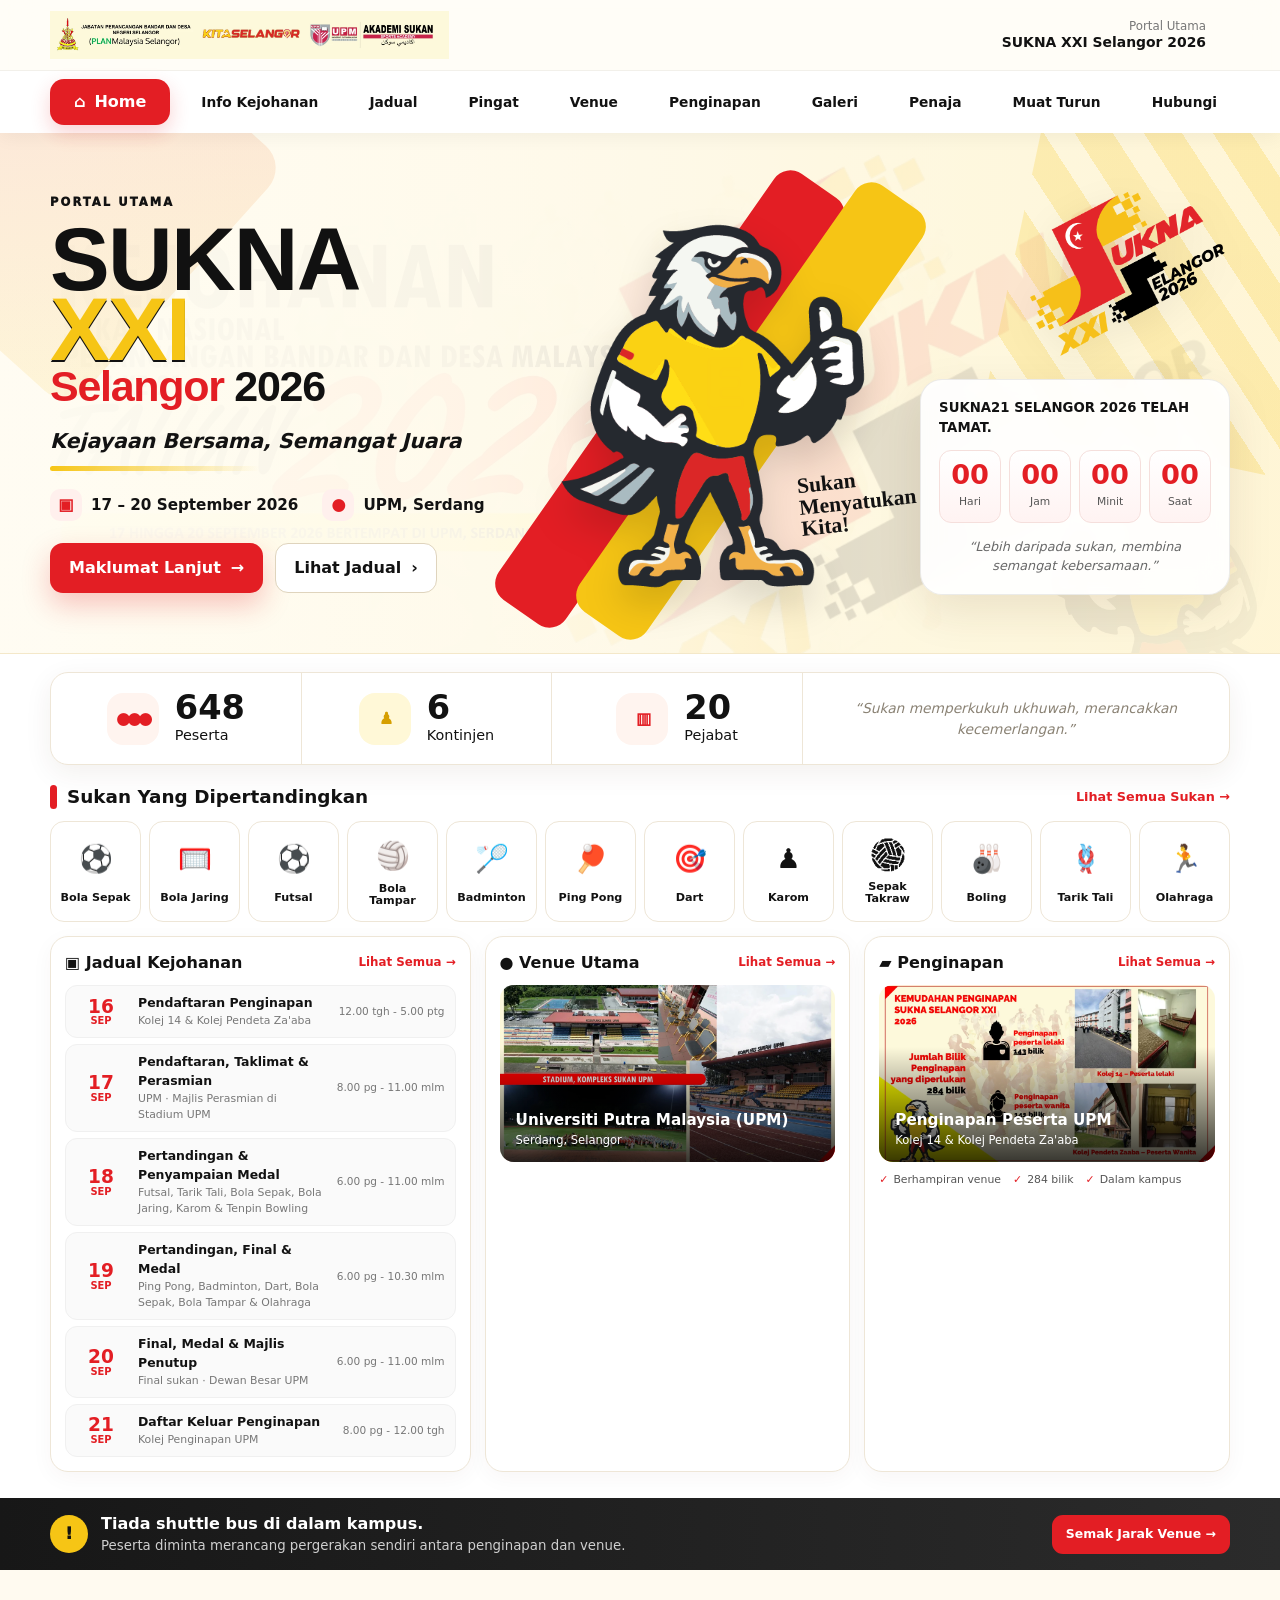
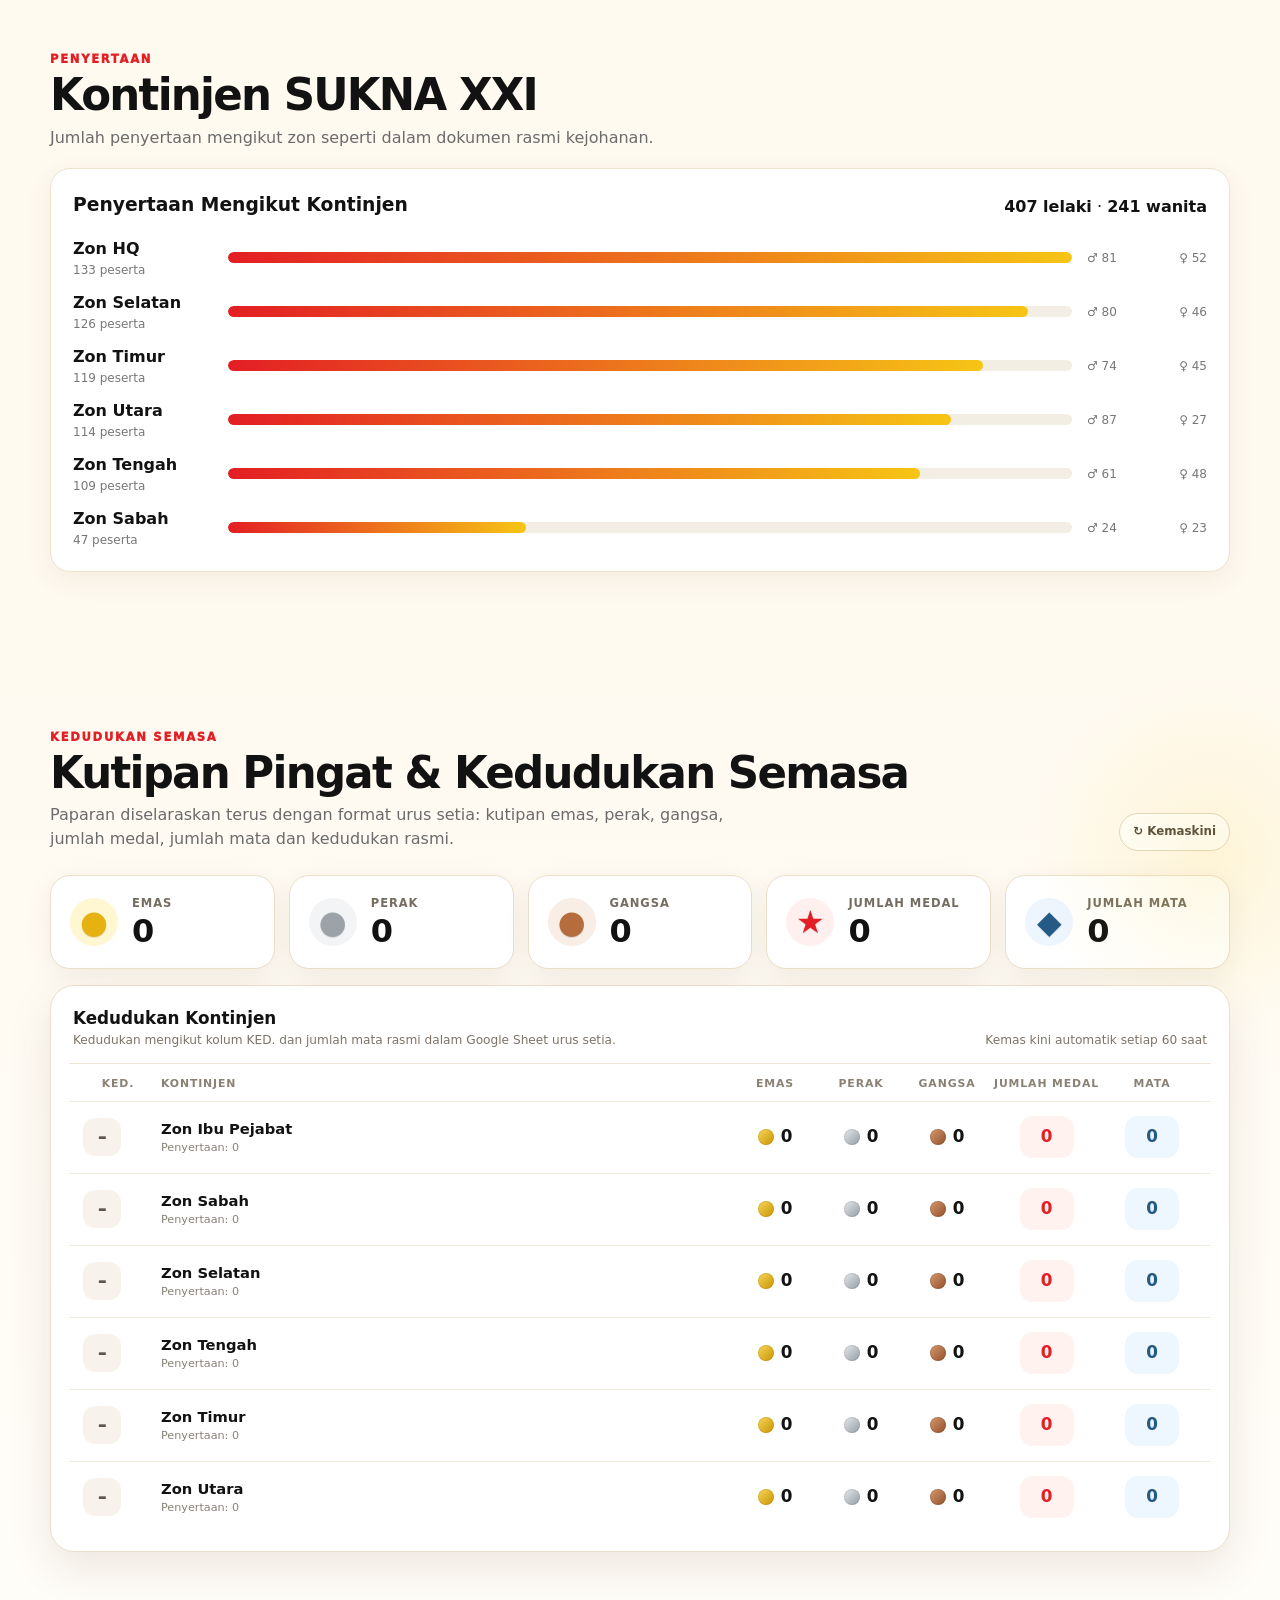
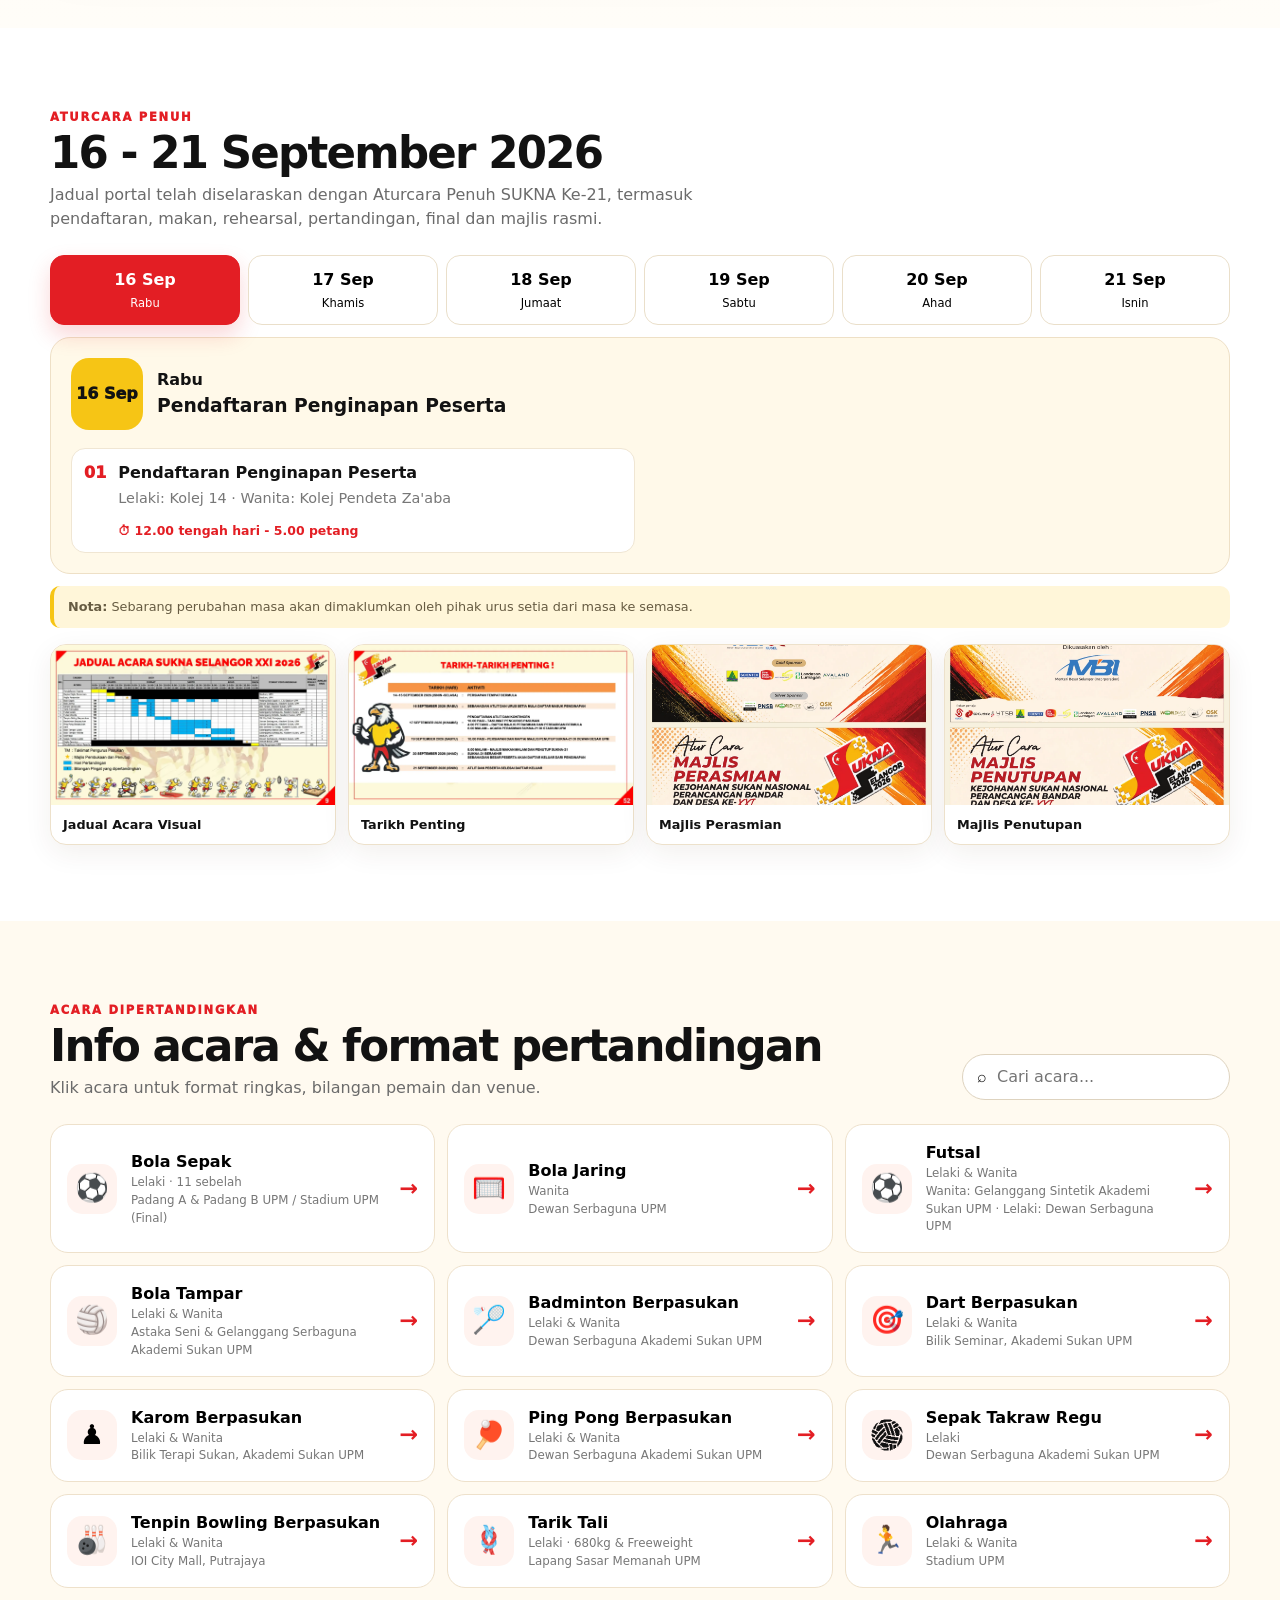
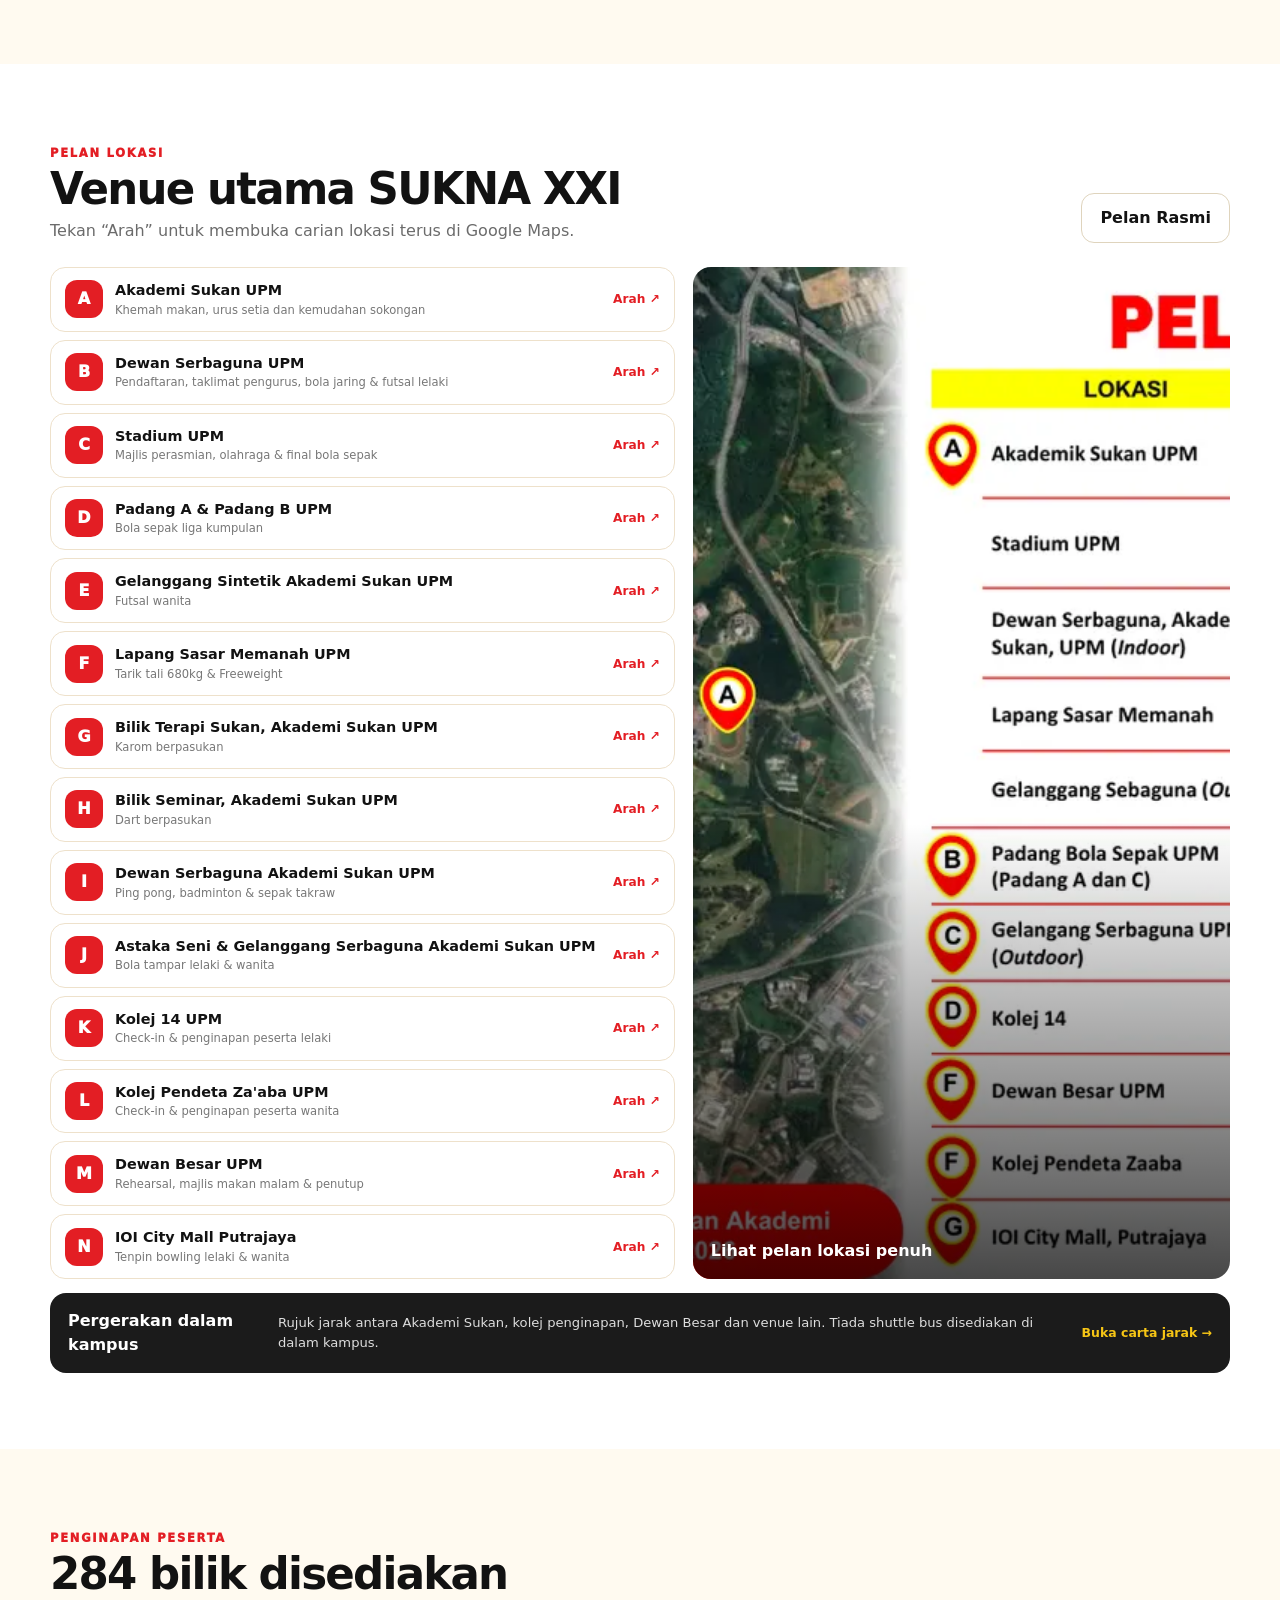
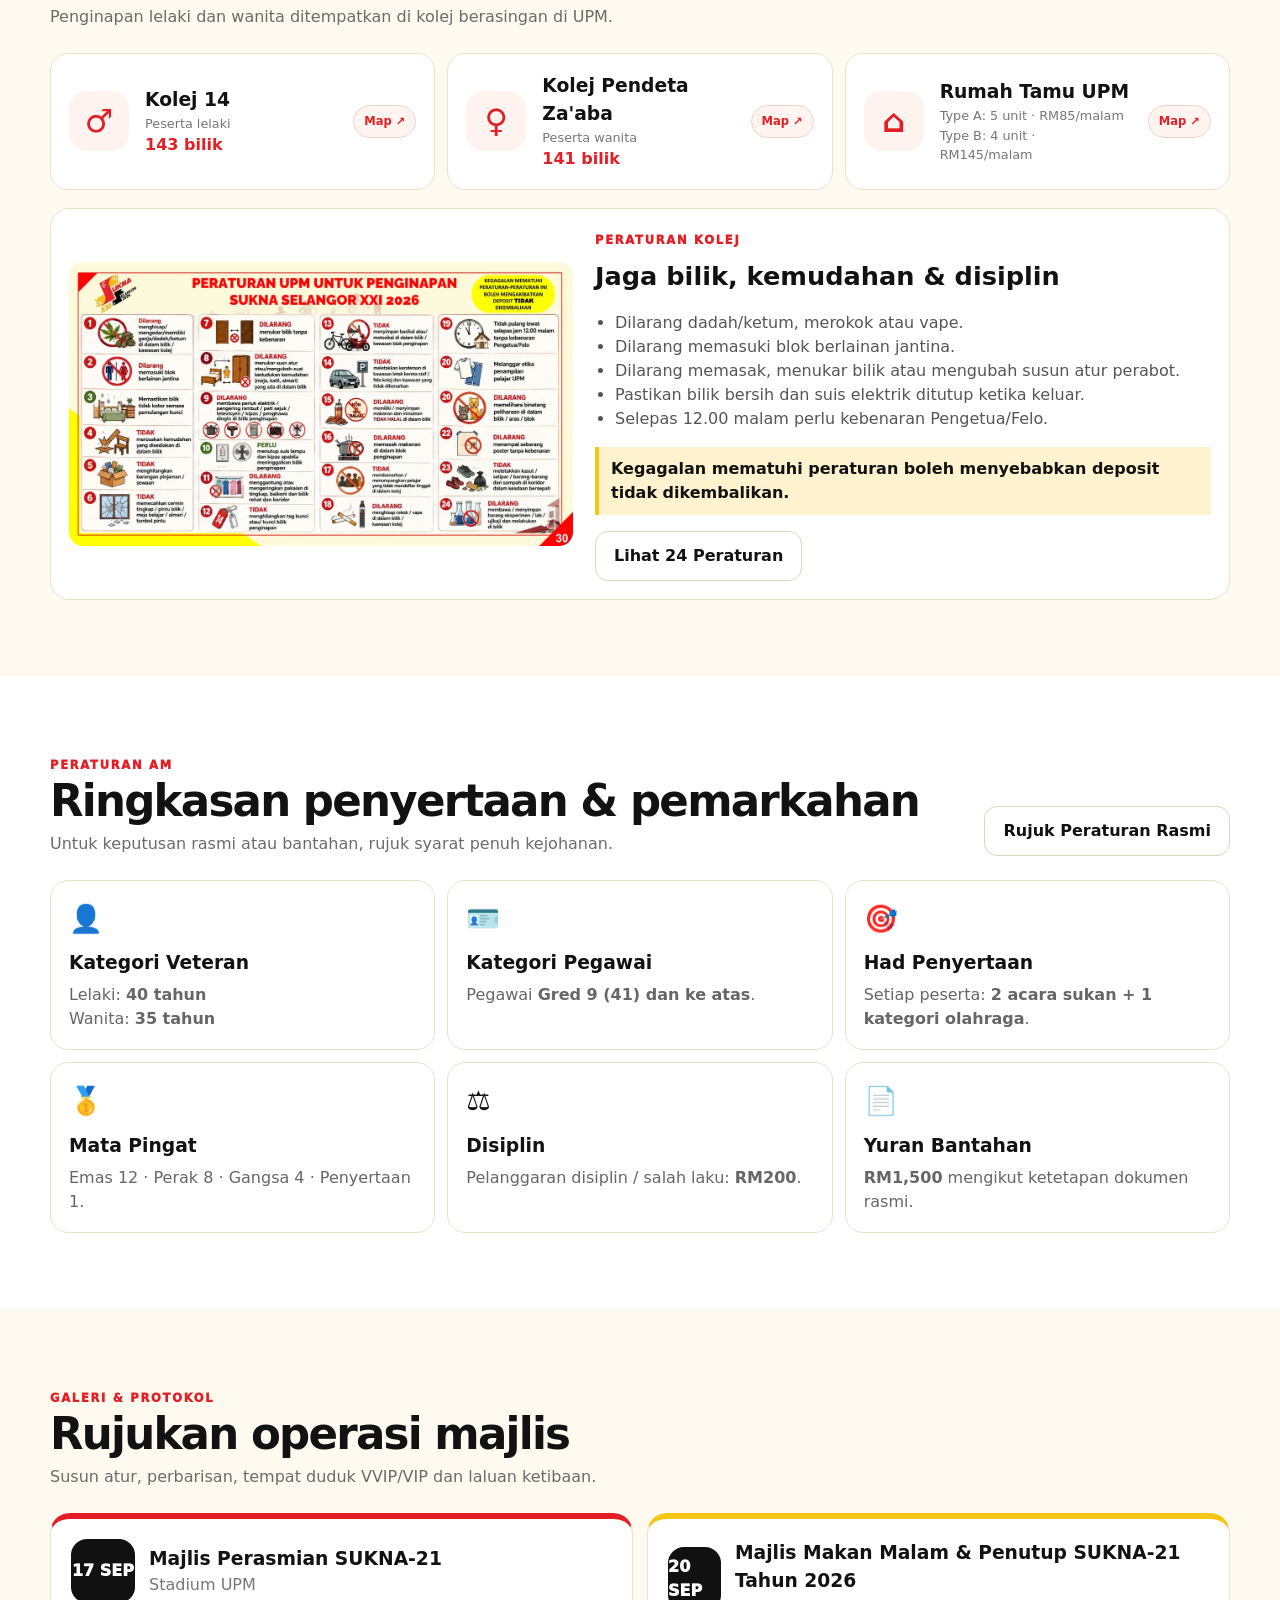
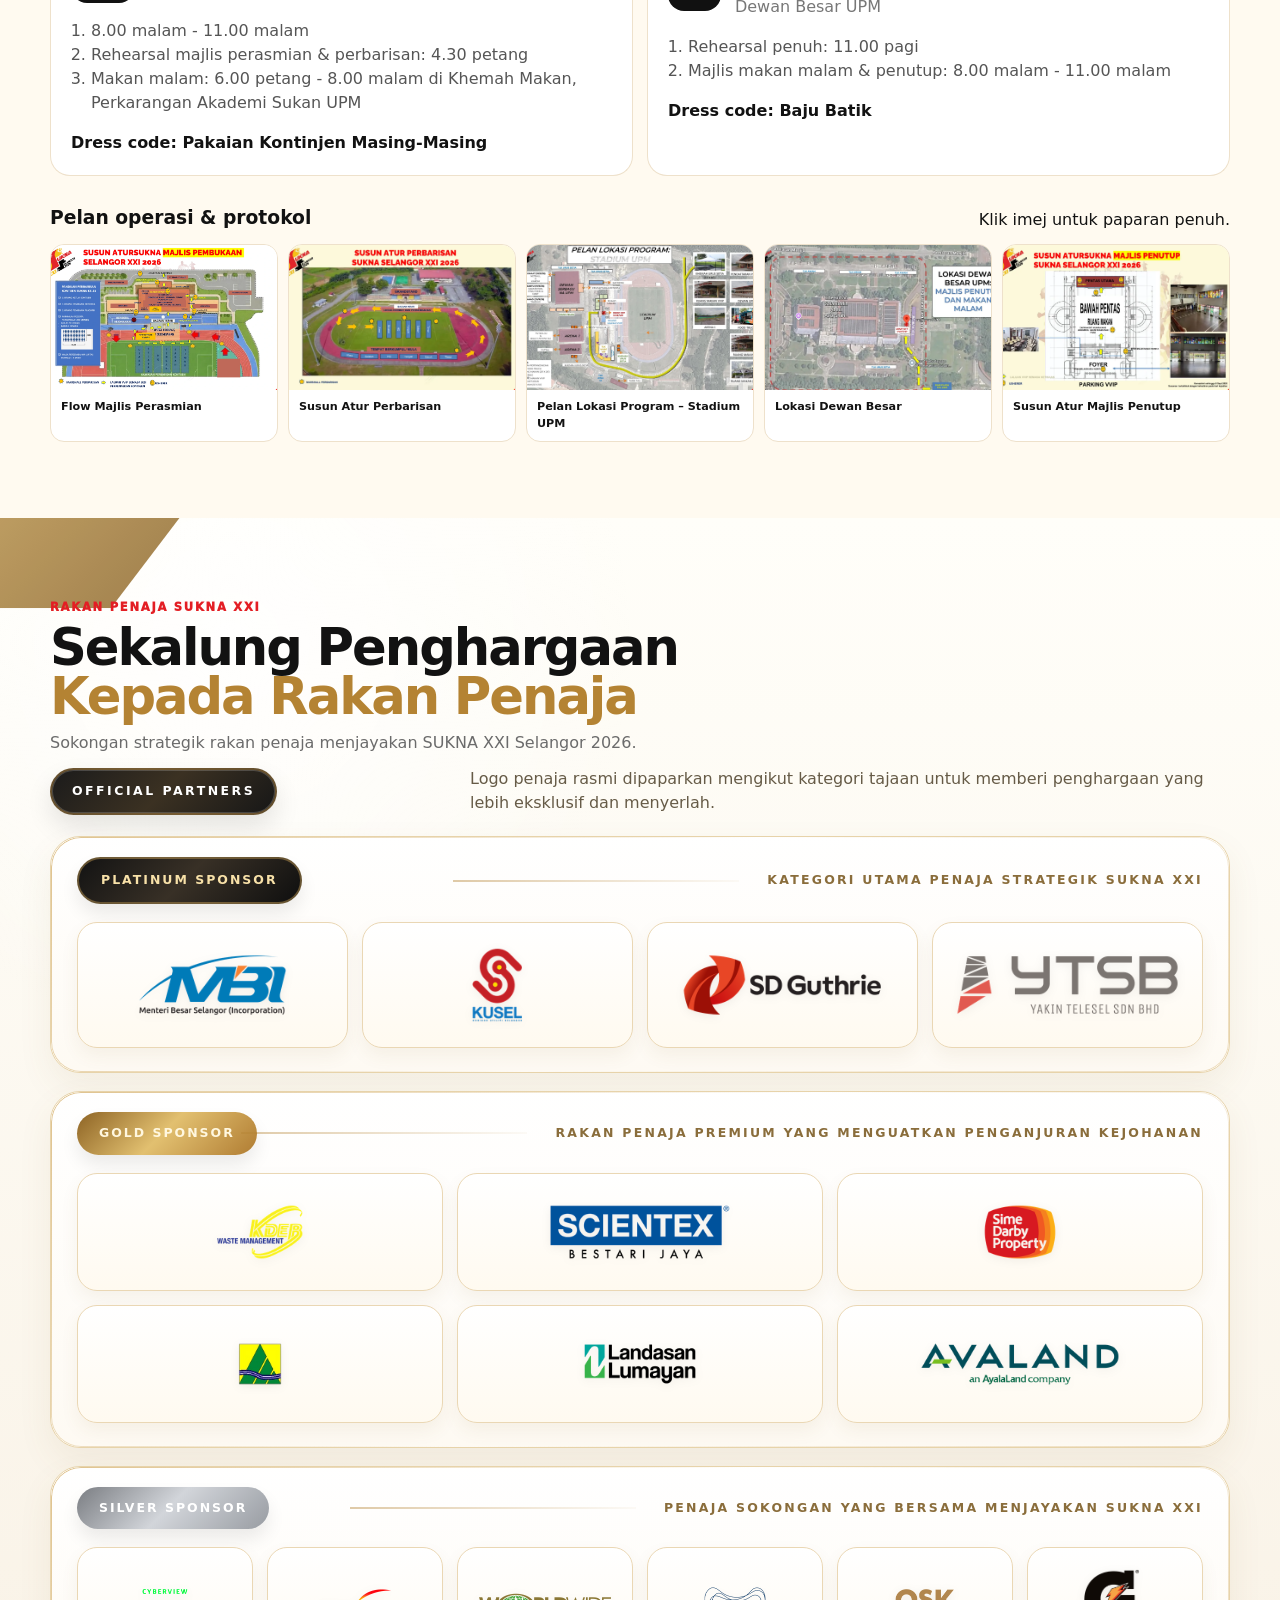
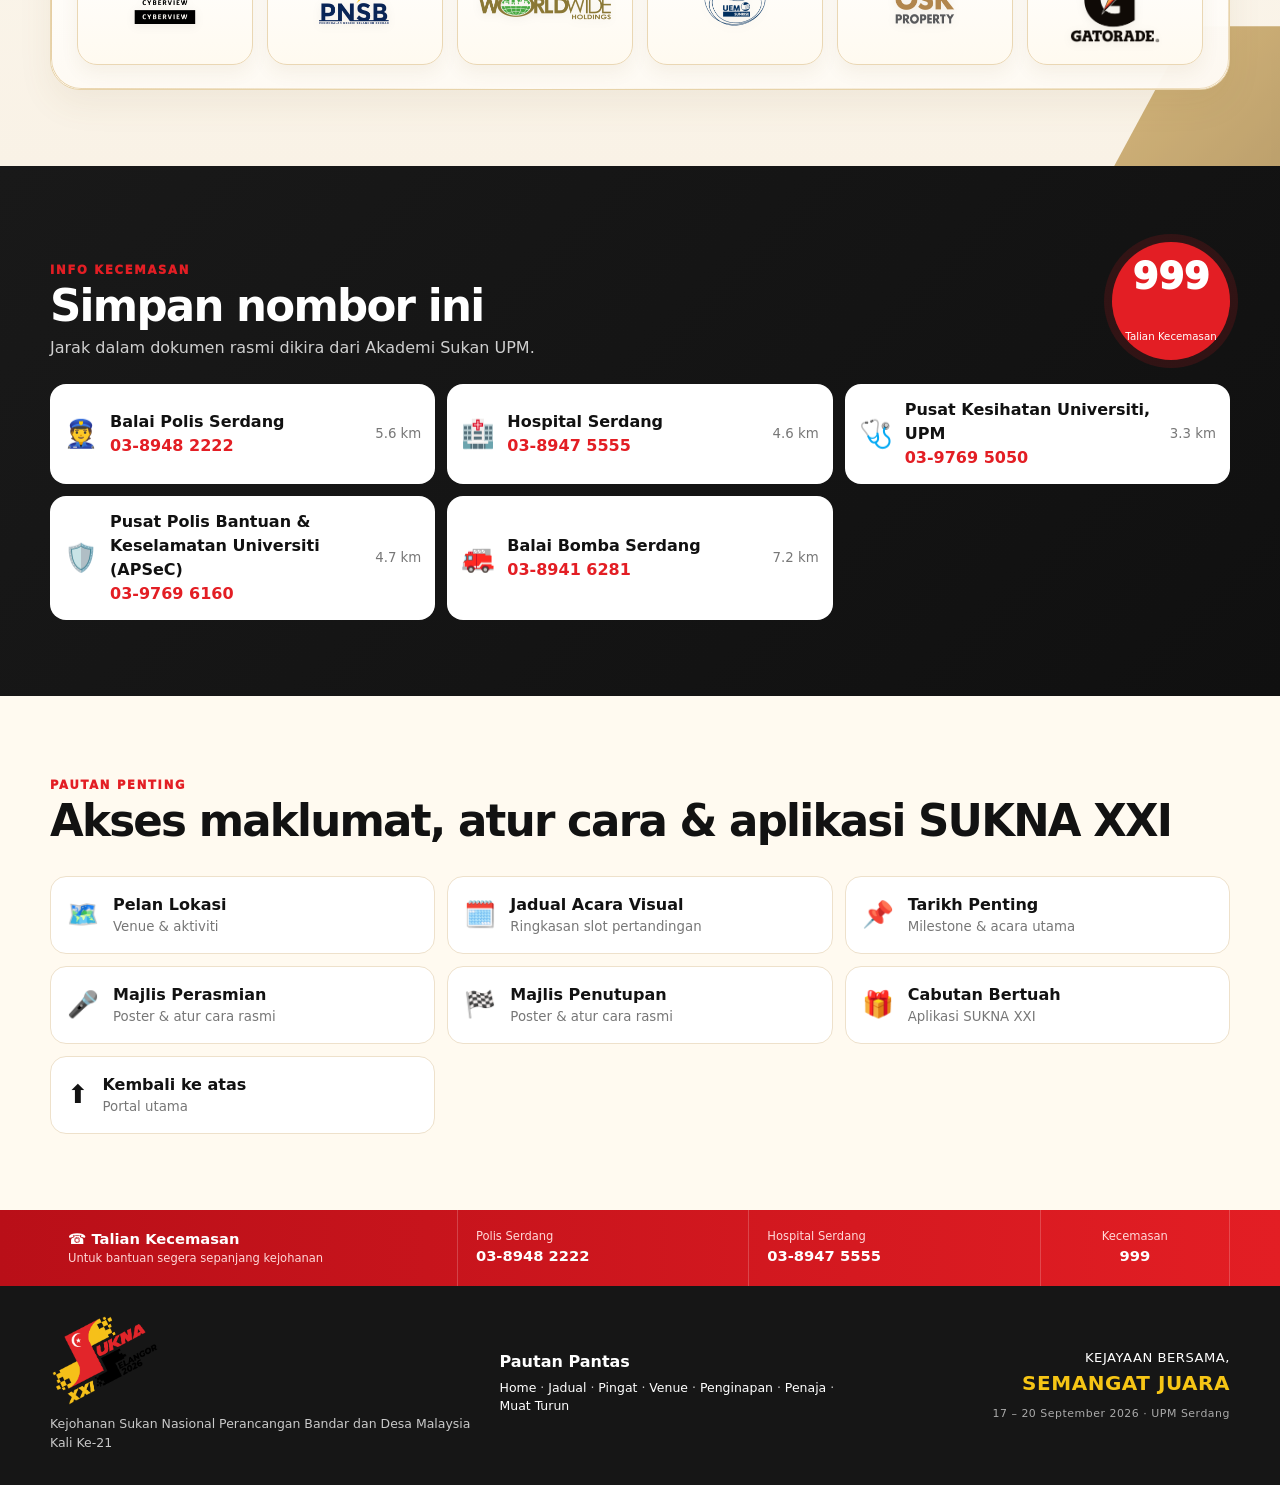
==== index.html @ dc163cf3 "Add files via upload" ====
<!doctype html>
<html lang="ms">
<head>
  <meta charset="utf-8" />
  <meta name="viewport" content="width=device-width, initial-scale=1, viewport-fit=cover" />
  <meta name="theme-color" content="#e31e24" />
  <meta name="description" content="Portal Rasmi SUKNA XXI Selangor 2026 - jadual, lokasi, acara, penginapan, peraturan dan maklumat kecemasan." />
  <title>Portal Utama SUKNA XXI Selangor 2026</title>
  <link rel="manifest" href="manifest.webmanifest?v=20260919-medal-format-v35" />
  <link rel="icon" href="assets/mascot.webp" type="image/webp" />
  <link rel="stylesheet" href="css/style.css?v=20260919-medal-format-v35" />
</head>
<body>
  <a class="skip-link" href="#main">Langkau ke kandungan</a>

  <header class="site-header" id="top">
    <div class="brandbar">
      <div class="container brandbar-inner">
        <img src="assets/partners-strip.webp" alt="PLANMalaysia Selangor, Kita Selangor, UPM dan Akademi Sukan" class="partner-strip" />
        <div class="brandbar-title"><span>Portal Utama</span><b>SUKNA XXI Selangor 2026</b></div>
        <div class="header-tools">
          <button class="icon-btn install" id="installBtn" hidden>Pasang</button>
        </div>
      </div>
    </div>

    <nav class="main-nav" aria-label="Navigasi utama">
      <div class="container nav-inner">
        <a class="home-pill" href="#utama" aria-label="Utama">⌂ <span>Home</span></a>
        <button class="menu-btn" id="menuBtn" aria-expanded="false" aria-controls="mainNav">☰</button>
        <div class="nav-links" id="mainNav">
          <a href="#info">Info Kejohanan</a>
          <a href="#jadual">Jadual</a>
          <a href="#pingat">Pingat</a>
          <a href="#lokasi">Venue</a>
          <a href="#penginapan">Penginapan</a>
          <a href="#galeri">Galeri</a>
          <a href="#penaja">Penaja</a>
          <a href="#muat-turun">Muat Turun</a>
          <a href="#kecemasan">Hubungi</a>
        </div>
      </div>
    </nav>
  </header>

  <main id="main">
    <section class="hero" id="utama">
      <div class="hero-art hero-art-left" aria-hidden="true"></div>
      <div class="hero-art hero-art-right" aria-hidden="true"></div>
      <div class="container hero-layout">
        <div class="hero-copy">
          <span class="portal-label">PORTAL UTAMA</span>
          <h1><span>SUKNA</span> <em>XXI</em><br><strong>Selangor <i>2026</i></strong></h1>
          <p class="tagline">Kejayaan Bersama, Semangat Juara</p>
          <div class="hero-rule"></div>
          <div class="event-meta">
            <div><span class="meta-icon">▣</span><b>17 – 20 September 2026</b></div>
            <div><span class="meta-icon">●</span><b>UPM, Serdang</b></div>
          </div>
          <div class="hero-actions">
            <a class="btn primary" href="#info">Maklumat Lanjut <span>→</span></a>
            <a class="btn secondary" href="#jadual">Lihat Jadual <span>›</span></a>
          </div>
        </div>

        <div class="mascot-stage">
          <div class="slash slash-a"></div>
          <div class="slash slash-b"></div>
          <img class="mascot" src="assets/mascot.webp" alt="Maskot Helang Putih SUKNA XXI Selangor 2026" />
          <div class="hand-note">Sukan<br>Menyatukan<br>Kita!</div>
        </div>

        <div class="hero-right">
          <img class="hero-logo" src="assets/sukna-logo.webp" alt="Logo SUKNA Selangor 2026" />
          <div class="countdown-card">
            <p id="eventStatus">Menuju SUKNA XXI Selangor 2026</p>
            <div class="countdown" id="countdown">
              <div><b id="cdDays">00</b><span>Hari</span></div>
              <div><b id="cdHours">00</b><span>Jam</span></div>
              <div><b id="cdMinutes">00</b><span>Minit</span></div>
              <div><b id="cdSeconds">00</b><span>Saat</span></div>
            </div>
            <blockquote>“Lebih daripada sukan, membina semangat kebersamaan.”</blockquote>
          </div>
        </div>
      </div>
    </section>

    <section class="home-dashboard" id="info">
      <div class="container">
        <div class="stats-strip">
          <article><span class="stat-icon red">●●●</span><div><b>648</b><small>Peserta</small></div></article>
          <article><span class="stat-icon yellow">♟</span><div><b>6</b><small>Kontinjen</small></div></article>
          <article><span class="stat-icon red">▥</span><div><b>20</b><small>Pejabat</small></div></article>
          <p>“Sukan memperkukuh ukhuwah, merancakkan kecemerlangan.”</p>
        </div>

        <div class="dashboard-title"><span></span><h2>Sukan Yang Dipertandingkan</h2><a href="#sukan">Lihat Semua Sukan →</a></div>
        <div class="sport-shortcuts">
          <a href="#sukan"><span>⚽</span><b>Bola Sepak</b></a>
          <a href="#sukan"><span>🥅</span><b>Bola Jaring</b></a>
          <a href="#sukan"><span>⚽</span><b>Futsal</b></a>
          <a href="#sukan"><span>🏐</span><b>Bola Tampar</b></a>
          <a href="#sukan"><span>🏸</span><b>Badminton</b></a>
          <a href="#sukan"><span>🏓</span><b>Ping Pong</b></a>
          <a href="#sukan"><span>🎯</span><b>Dart</b></a>
          <a href="#sukan"><span>♟</span><b>Karom</b></a>
          <a href="#sukan"><span><img class="inline-sport-icon" src="assets/icons/sepak-takraw.svg" alt="" aria-hidden="true"></span><b>Sepak Takraw</b></a>
          <a href="#sukan"><span>🎳</span><b>Boling</b></a>
          <a href="#sukan"><span>🪢</span><b>Tarik Tali</b></a>
          <a href="#sukan"><span>🏃</span><b>Olahraga</b></a>
        </div>

        <div class="feature-grid">
          <article class="feature-card schedule-preview">
            <div class="feature-head"><h3>▣ Jadual Kejohanan</h3><a href="#jadual">Lihat Semua →</a></div>
            <div class="schedule-list">
              <a href="#jadual"><time><b>16</b><span>SEP</span></time><div><b>Pendaftaran Penginapan</b><small>Kolej 14 & Kolej Pendeta Za'aba</small></div><em>12.00 tgh - 5.00 ptg</em></a>
              <a href="#jadual"><time><b>17</b><span>SEP</span></time><div><b>Pendaftaran, Taklimat & Perasmian</b><small>UPM · Majlis Perasmian di Stadium UPM</small></div><em>8.00 pg - 11.00 mlm</em></a>
              <a href="#jadual"><time><b>18</b><span>SEP</span></time><div><b>Pertandingan & Penyampaian Medal</b><small>Futsal, Tarik Tali, Bola Sepak, Bola Jaring, Karom & Tenpin Bowling</small></div><em>6.00 pg - 11.00 mlm</em></a>
              <a href="#jadual"><time><b>19</b><span>SEP</span></time><div><b>Pertandingan, Final & Medal</b><small>Ping Pong, Badminton, Dart, Bola Sepak, Bola Tampar & Olahraga</small></div><em>6.00 pg - 10.30 mlm</em></a>
              <a href="#jadual"><time><b>20</b><span>SEP</span></time><div><b>Final, Medal & Majlis Penutup</b><small>Final sukan · Dewan Besar UPM</small></div><em>6.00 pg - 11.00 mlm</em></a>
              <a href="#jadual"><time><b>21</b><span>SEP</span></time><div><b>Daftar Keluar Penginapan</b><small>Kolej Penginapan UPM</small></div><em>8.00 pg - 12.00 tgh</em></a>
            </div>
          </article>

          <article class="feature-card visual-card venue-feature">
            <div class="feature-head"><h3>● Venue Utama</h3><a href="#lokasi">Lihat Semua →</a></div>
            <a class="visual-link" href="#lokasi">
              <img src="assets/ui/stadium-page.webp" alt="Stadium Kompleks Sukan UPM" />
              <div><b>Universiti Putra Malaysia (UPM)</b><span>Serdang, Selangor</span></div>
            </a>
          </article>

          <article class="feature-card visual-card stay-feature">
            <div class="feature-head"><h3>▰ Penginapan</h3><a href="#penginapan">Lihat Semua →</a></div>
            <a class="visual-link" href="#penginapan">
              <img src="assets/ui/accom-page.webp" alt="Kemudahan penginapan SUKNA XXI" />
              <div><b>Penginapan Peserta UPM</b><span>Kolej 14 & Kolej Pendeta Za'aba</span></div>
            </a>
            <ul class="feature-bullets"><li>Berhampiran venue</li><li>284 bilik</li><li>Dalam kampus</li></ul>
          </article>
        </div>
      </div>
    </section>

    <section class="alert-band">
      <div class="container alert-inner">
        <div><span>!</span><p><b>Tiada shuttle bus di dalam kampus.</b><small>Peserta diminta merancang pergerakan sendiri antara penginapan dan venue.</small></p></div>
        <a href="assets/official/jarak-fasiliti.webp" target="_blank" rel="noopener">Semak Jarak Venue →</a>
      </div>
    </section>

    <section class="section stats-section">
      <div class="container">
        <div class="section-head compact"><div><span class="kicker">PENYERTAAN</span><h2>Kontinjen SUKNA XXI</h2><p>Jumlah penyertaan mengikut zon seperti dalam dokumen rasmi kejohanan.</p></div></div>
        <div class="participant-card">
          <div class="participant-summary"><h3>Penyertaan Mengikut Kontinjen</h3><p><b>407 lelaki</b> · <b>241 wanita</b></p></div>
          <div id="zoneBars" class="zone-bars" aria-label="Penyertaan mengikut kontinjen"></div>
        </div>
      </div>
    </section>

    <section class="section medals-section" id="pingat">
      <div class="container">
        <div class="section-head">
          <div>
            <span class="kicker">KEDUDUKAN SEMASA</span>
            <h2>Kutipan Pingat & Kedudukan Semasa</h2>
            <p>Paparan diselaraskan terus dengan format urus setia: kutipan emas, perak, gangsa, jumlah medal, jumlah mata dan kedudukan rasmi.</p>
          </div>
          <div class="medal-tools">
            <button class="medal-refresh-btn" id="medalRefreshBtn" type="button">↻ Kemaskini</button>
          </div>
        </div>

        <div class="medal-summary" id="medalSummary" aria-label="Ringkasan kutipan pingat">
          <article class="medal-summary-card gold"><span class="medal-icon">●</span><div><small>Emas</small><b id="medalGoldTotal">0</b></div></article>
          <article class="medal-summary-card silver"><span class="medal-icon">●</span><div><small>Perak</small><b id="medalSilverTotal">0</b></div></article>
          <article class="medal-summary-card bronze"><span class="medal-icon">●</span><div><small>Gangsa</small><b id="medalBronzeTotal">0</b></div></article>
          <article class="medal-summary-card total"><span class="medal-icon">★</span><div><small>Jumlah Medal</small><b id="medalGrandTotal">0</b></div></article>
          <article class="medal-summary-card points"><span class="medal-icon">◆</span><div><small>Jumlah Mata</small><b id="medalPointsTotal">0</b></div></article>
        </div>

        <div class="medal-board">
          <div class="medal-board-head">
            <div><b>Kedudukan Kontinjen</b><span>Kedudukan mengikut kolum KED. dan jumlah mata rasmi dalam Google Sheet urus setia.</span></div>
            <div class="medal-board-meta"><small id="medalUpdatedAt">Kemas kini automatik setiap 60 saat</small></div>
          </div>
          <div class="medal-table-head" aria-hidden="true">
            <span>Ked.</span><span>Kontinjen</span><span>Emas</span><span>Perak</span><span>Gangsa</span><span>Jumlah Medal</span><span>Mata</span>
          </div>
          <div class="medal-standings" id="medalStandings"></div>
        </div>
      </div>
    </section>

    <section class="section alt" id="jadual">
      <div class="container">
        <div class="section-head">
          <div><span class="kicker">ATURCARA PENUH</span><h2>16 - 21 September 2026</h2><p>Jadual portal telah diselaraskan dengan Aturcara Penuh SUKNA Ke-21, termasuk pendaftaran, makan, rehearsal, pertandingan, final dan majlis rasmi.</p></div>
        </div>
        <div class="day-tabs" id="dayTabs" role="tablist"></div>
        <div class="day-content" id="dayContent"></div>
        <p class="schedule-note"><b>Nota:</b> Sebarang perubahan masa akan dimaklumkan oleh pihak urus setia dari masa ke semasa.</p>
        <div class="official-grid mini-gallery">
          <a class="official-card" href="assets/official/jadual-acara.webp" target="_blank" rel="noopener"><img src="assets/official/jadual-acara.webp" alt="Jadual acara rasmi SUKNA21"><span>Jadual Acara Visual</span></a>
          <a class="official-card" href="assets/official/tarikh-penting.webp" target="_blank" rel="noopener"><img src="assets/official/tarikh-penting.webp" alt="Tarikh-tarikh penting SUKNA21"><span>Tarikh Penting</span></a>
          <a class="official-card" href="assets/official/majlis-perasmian.webp" target="_blank" rel="noopener"><img src="assets/official/majlis-perasmian.webp" alt="Atur cara dan poster Majlis Perasmian SUKNA21"><span>Majlis Perasmian</span></a>
          <a class="official-card" href="assets/official/majlis-penutupan.webp" target="_blank" rel="noopener"><img src="assets/official/majlis-penutupan.webp" alt="Atur cara dan poster Majlis Penutupan SUKNA21"><span>Majlis Penutupan</span></a>
        </div>
      </div>
    </section>

    <section class="section" id="sukan">
      <div class="container">
        <div class="section-head">
          <div><span class="kicker">ACARA DIPERTANDINGKAN</span><h2>Info acara & format pertandingan</h2><p>Klik acara untuk format ringkas, bilangan pemain dan venue.</p></div>
          <div class="search-box"><span>⌕</span><input id="sportSearch" type="search" placeholder="Cari acara..." aria-label="Cari acara sukan"></div>
        </div>
        <div class="sports-grid" id="sportsGrid"></div>
      </div>
    </section>

    <section class="section alt" id="lokasi">
      <div class="container">
        <div class="section-head">
          <div><span class="kicker">PELAN LOKASI</span><h2>Venue utama SUKNA XXI</h2><p>Tekan “Arah” untuk membuka carian lokasi terus di Google Maps.</p></div>
          <a class="btn outline" href="assets/official/pelan-lokasi.webp" target="_blank" rel="noopener">Pelan Rasmi</a>
        </div>
        <div class="location-layout">
          <div class="venue-list" id="venueList"></div>
          <a class="map-preview" href="assets/official/pelan-lokasi.webp" target="_blank" rel="noopener"><img src="assets/official/pelan-lokasi.webp" alt="Pelan lokasi SUKNA XXI di UPM"><span>Lihat pelan lokasi penuh</span></a>
        </div>
        <div class="travel-note"><b>Pergerakan dalam kampus</b><p>Rujuk jarak antara Akademi Sukan, kolej penginapan, Dewan Besar dan venue lain. Tiada shuttle bus disediakan di dalam kampus.</p><a href="assets/official/jarak-fasiliti.webp" target="_blank" rel="noopener">Buka carta jarak →</a></div>
      </div>
    </section>

    <section class="section" id="penginapan">
      <div class="container">
        <div class="section-head"><div><span class="kicker">PENGINAPAN PESERTA</span><h2>284 bilik disediakan</h2><p>Penginapan lelaki dan wanita ditempatkan di kolej berasingan di UPM.</p></div></div>
        <div class="accommodation-grid">
          <a class="accom-card male" href="https://www.google.com/maps/search/?api=1&query=2.993288,101.716123" target="_blank" rel="noopener" aria-label="Buka Google Maps Kolej 14 UPM"><span>♂</span><div><h3>Kolej 14</h3><p>Peserta lelaki</p><b>143 bilik</b></div><em class="accom-map-link">Map ↗</em></a>
          <a class="accom-card female" href="https://www.google.com/maps/search/?api=1&query=2.9916080474252276,101.70679692588335" target="_blank" rel="noopener" aria-label="Buka Google Maps Kolej Pendeta Za'aba UPM"><span>♀</span><div><h3>Kolej Pendeta Za'aba</h3><p>Peserta wanita</p><b>141 bilik</b></div><em class="accom-map-link">Map ↗</em></a>
          <a class="accom-card guest" href="https://maps.app.goo.gl/pafAZZ672b9GiRAd6" target="_blank" rel="noopener" aria-label="Buka Google Maps Rumah Tamu UPM"><span>⌂</span><div><h3>Rumah Tamu UPM</h3><p>Type A: 5 unit · RM85/malam</p><p>Type B: 4 unit · RM145/malam</p></div><em class="accom-map-link">Map ↗</em></a>
        </div>
        <div class="rule-highlight">
          <img src="assets/official/peraturan-penginapan.webp" alt="Peraturan UPM untuk penginapan SUKNA21">
          <div><span class="kicker">PERATURAN KOLEJ</span><h3>Jaga bilik, kemudahan & disiplin</h3><ul><li>Dilarang dadah/ketum, merokok atau vape.</li><li>Dilarang memasuki blok berlainan jantina.</li><li>Dilarang memasak, menukar bilik atau mengubah susun atur perabot.</li><li>Pastikan bilik bersih dan suis elektrik ditutup ketika keluar.</li><li>Selepas 12.00 malam perlu kebenaran Pengetua/Felo.</li></ul><p class="warning-text">Kegagalan mematuhi peraturan boleh menyebabkan deposit tidak dikembalikan.</p><a class="btn outline" href="assets/official/peraturan-penginapan.webp" target="_blank" rel="noopener">Lihat 24 Peraturan</a></div>
        </div>
      </div>
    </section>

    <section class="section alt" id="peraturan">
      <div class="container">
        <div class="section-head"><div><span class="kicker">PERATURAN AM</span><h2>Ringkasan penyertaan & pemarkahan</h2><p>Untuk keputusan rasmi atau bantahan, rujuk syarat penuh kejohanan.</p></div><a class="btn outline" href="assets/official/peraturan-am.webp" target="_blank" rel="noopener">Rujuk Peraturan Rasmi</a></div>
        <div class="rules-grid">
          <div class="rule-card"><span>👤</span><h3>Kategori Veteran</h3><p>Lelaki: <b>40 tahun</b><br>Wanita: <b>35 tahun</b></p></div>
          <div class="rule-card"><span>🪪</span><h3>Kategori Pegawai</h3><p>Pegawai <b>Gred 9 (41) dan ke atas</b>.</p></div>
          <div class="rule-card"><span>🎯</span><h3>Had Penyertaan</h3><p>Setiap peserta: <b>2 acara sukan + 1 kategori olahraga</b>.</p></div>
          <div class="rule-card"><span>🥇</span><h3>Mata Pingat</h3><p>Emas 12 · Perak 8 · Gangsa 4 · Penyertaan 1.</p></div>
          <div class="rule-card"><span>⚖️</span><h3>Disiplin</h3><p>Pelanggaran disiplin / salah laku: <b>RM200</b>.</p></div>
          <div class="rule-card"><span>📄</span><h3>Yuran Bantahan</h3><p><b>RM1,500</b> mengikut ketetapan dokumen rasmi.</p></div>
        </div>
      </div>
    </section>

    <section class="section" id="galeri">
      <div class="container">
        <div class="section-head"><div><span class="kicker">GALERI & PROTOKOL</span><h2>Rujukan operasi majlis</h2><p>Susun atur, perbarisan, tempat duduk VVIP/VIP dan laluan ketibaan.</p></div></div>
        <div class="ceremony-grid">
          <div class="ceremony-card opening"><div class="ceremony-top"><span>17 SEP</span><div><h3>Majlis Perasmian SUKNA-21</h3><p>Stadium UPM</p></div></div><ol><li>8.00 malam - 11.00 malam</li><li>Rehearsal majlis perasmian & perbarisan: 4.30 petang</li><li>Makan malam: 6.00 petang - 8.00 malam di Khemah Makan, Perkarangan Akademi Sukan UPM</li></ol><b>Dress code: Pakaian Kontinjen Masing-Masing</b></div>
          <div class="ceremony-card closing"><div class="ceremony-top"><span>20 SEP</span><div><h3>Majlis Makan Malam & Penutup SUKNA-21 Tahun 2026</h3><p>Dewan Besar UPM</p></div></div><ol><li>Rehearsal penuh: 11.00 pagi</li><li>Majlis makan malam & penutup: 8.00 malam - 11.00 malam</li></ol><b>Dress code: Baju Batik</b></div>
        </div>
        <div class="section-subhead"><h3>Pelan operasi & protokol</h3><p>Klik imej untuk paparan penuh.</p></div>
        <div class="protocol-gallery" id="protocolGallery"></div>
      </div>
    </section>

    <section class="section sponsors-section" id="penaja">
      <div class="container">
        <div class="section-head sponsors-head">
          <div>
            <span class="kicker">RAKAN PENAJA SUKNA XXI</span>
            <h2>Sekalung Penghargaan <span class="gold-line">Kepada Rakan Penaja</span></h2>
            <p>Sokongan strategik rakan penaja menjayakan SUKNA XXI Selangor 2026.</p>
          </div>
        </div>
        <div class="sponsor-showcase-intro">
          <div class="sponsor-glow-badge">OFFICIAL PARTNERS</div>
          <p>Logo penaja rasmi dipaparkan mengikut kategori tajaan untuk memberi penghargaan yang lebih eksklusif dan menyerlah.</p>
        </div>
        <div class="sponsor-stack sponsor-wow-stack">
          <article class="sponsor-tier platinum-tier">
            <div class="tier-heading">
              <div class="tier-label">Platinum Sponsor</div>
              <small>Kategori utama penaja strategik SUKNA XXI</small>
            </div>
            <div class="sponsor-grid sponsor-grid-platinum">
              <div class="sponsor-chip"><img src="assets/sponsors/logos/platinum/mbi.webp" alt="MBI"></div>
              <div class="sponsor-chip"><img class="sponsor-logo-kusel" src="assets/sponsors/logos/platinum/kusel.webp" alt="KUSEL"></div>
              <div class="sponsor-chip"><img src="assets/sponsors/logos/platinum/sd-guthrie.webp" alt="SD Guthrie"></div>
              <div class="sponsor-chip"><img src="assets/sponsors/logos/platinum/ytsb.webp" alt="YTSB"></div>
            </div>
          </article>
          <article class="sponsor-tier gold-tier">
            <div class="tier-heading">
              <div class="tier-label">Gold Sponsor</div>
              <small>Rakan penaja premium yang menguatkan penganjuran kejohanan</small>
            </div>
            <div class="sponsor-grid sponsor-grid-gold">
              <div class="sponsor-chip"><img src="assets/sponsors/logos/gold/kdeb.webp" alt="KDEB Waste Management"></div>
              <div class="sponsor-chip"><img src="assets/sponsors/logos/gold/scientex-bestari-jaya.webp" alt="Scientex Bestari Jaya"></div>
              <div class="sponsor-chip"><img src="assets/sponsors/logos/gold/sime-darby-property.webp" alt="Sime Darby Property"></div>
              <div class="sponsor-chip"><img src="assets/sponsors/logos/gold/alam-rancang.webp" alt="Alam Rancang Sdn Bhd"></div>
              <div class="sponsor-chip"><img src="assets/sponsors/logos/gold/landasan-lumayan.webp" alt="Landasan Lumayan"></div>
              <div class="sponsor-chip"><img src="assets/sponsors/logos/gold/avaland.webp" alt="Avaland"></div>
            </div>
          </article>
          <article class="sponsor-tier silver-tier">
            <div class="tier-heading">
              <div class="tier-label">Silver Sponsor</div>
              <small>Penaja sokongan yang bersama menjayakan SUKNA XXI</small>
            </div>
            <div class="sponsor-grid sponsor-grid-silver">
              <div class="sponsor-chip"><img src="assets/sponsors/logos/silver/cyberview.webp" alt="Cyberview"></div>
              <div class="sponsor-chip"><img src="assets/sponsors/logos/silver/pnsb.webp" alt="PNSB"></div>
              <div class="sponsor-chip"><img src="assets/sponsors/logos/silver/worldwide-holdings.webp" alt="Worldwide Holdings"></div>
              <div class="sponsor-chip"><img class="sponsor-logo-uem" src="assets/sponsors/logos/silver/uem-sunrise.webp" alt="UEM Sunrise"></div>
              <div class="sponsor-chip"><img src="assets/sponsors/logos/silver/osk-property.webp" alt="OSK Property"></div>
              <div class="sponsor-chip"><img class="sponsor-logo-gatorade" src="assets/sponsors/logos/silver/gatorade.webp" alt="Gatorade"></div>
            </div>
          </article>
        </div>
      </div>
    </section>

    <section class="section emergency-section" id="kecemasan">
      <div class="container">
        <div class="section-head light"><div><span class="kicker">INFO KECEMASAN</span><h2>Simpan nombor ini</h2><p>Jarak dalam dokumen rasmi dikira dari Akademi Sukan UPM.</p></div><a class="emergency-999" href="tel:999"><span>999</span><small>Talian Kecemasan</small></a></div>
        <div class="emergency-grid" id="emergencyGrid"></div>
      </div>
    </section>

    <section class="section resources-section" id="muat-turun">
      <div class="container">
        <div class="section-head"><div><span class="kicker">PAUTAN PENTING</span><h2>Akses maklumat, atur cara & aplikasi SUKNA XXI</h2></div></div>
        <div class="resource-grid">
          <a href="assets/official/pelan-lokasi.webp" target="_blank" rel="noopener"><span>🗺️</span><div><b>Pelan Lokasi</b><small>Venue & aktiviti</small></div></a>
          <a href="assets/official/jadual-acara.webp" target="_blank" rel="noopener"><span>🗓️</span><div><b>Jadual Acara Visual</b><small>Ringkasan slot pertandingan</small></div></a>
          <a href="assets/official/tarikh-penting.webp" target="_blank" rel="noopener"><span>📌</span><div><b>Tarikh Penting</b><small>Milestone & acara utama</small></div></a>
          <a href="assets/official/majlis-perasmian.webp" target="_blank" rel="noopener"><span>🎤</span><div><b>Majlis Perasmian</b><small>Poster & atur cara rasmi</small></div></a>
          <a href="assets/official/majlis-penutupan.webp" target="_blank" rel="noopener"><span>🏁</span><div><b>Majlis Penutupan</b><small>Poster & atur cara rasmi</small></div></a>
          <a href="https://sukna21.github.io/lucky-draw/" target="_blank" rel="noopener"><span>🎁</span><div><b>Cabutan Bertuah</b><small>Aplikasi SUKNA XXI</small></div></a>
          <a href="#top"><span>⬆️</span><div><b>Kembali ke atas</b><small>Portal utama</small></div></a>
        </div>
      </div>
    </section>
  </main>

  <footer class="site-footer">
    <div class="emergency-footer">
      <div class="container emergency-footer-inner">
        <div><b>☎ Talian Kecemasan</b><small>Untuk bantuan segera sepanjang kejohanan</small></div>
        <a href="tel:03-89482222"><span>Polis Serdang</span><b>03-8948 2222</b></a>
        <a href="tel:03-89475555"><span>Hospital Serdang</span><b>03-8947 5555</b></a>
        <a href="tel:999" class="footer-999"><span>Kecemasan</span><b>999</b></a>
      </div>
    </div>
    <div class="footer-main">
      <div class="container footer-grid">
        <div><img src="assets/sukna-logo.webp" alt="Logo SUKNA XXI"><p>Kejohanan Sukan Nasional Perancangan Bandar dan Desa Malaysia Kali Ke-21</p></div>
        <div><b>Pautan Pantas</b><p><a href="#utama">Home</a> · <a href="#jadual">Jadual</a> · <a href="#pingat">Pingat</a> · <a href="#lokasi">Venue</a> · <a href="#penginapan">Penginapan</a> · <a href="#penaja">Penaja</a> · <a href="#muat-turun">Muat Turun</a></p></div>
        <div class="footer-tag">KEJAYAAN BERSAMA,<br><b>SEMANGAT JUARA</b><small>17 – 20 September 2026 · UPM Serdang</small></div>
      </div>
    </div>
  </footer>

  <div class="modal" id="sportModal" aria-hidden="true" role="dialog" aria-modal="true" aria-labelledby="modalTitle">
    <div class="modal-backdrop" data-close-modal></div>
    <div class="modal-panel"><button class="modal-close" data-close-modal aria-label="Tutup">×</button><div id="modalBody"></div></div>
  </div>

  <script src="js/data.js?v=20260919-medal-format-v35"></script>
  <script src="js/app.js?v=20260919-medal-format-v35"></script>
</body>
</html>
---- css/style.css ----
:root{
  --red:#e31e24;
  --red-dark:#b90f18;
  --yellow:#f6c515;
  --cream:#fff9e9;
  --paper:#fffdf7;
  --ink:#121212;
  --muted:#6b6b6b;
  --line:#eadfca;
  --card:#ffffff;
  --shadow:0 16px 45px rgba(65,36,0,.10);
  --shadow-soft:0 8px 28px rgba(65,36,0,.07);
  --radius:22px;
}
*{box-sizing:border-box}
html{scroll-behavior:smooth}
body{margin:0;font-family:Inter,ui-sans-serif,system-ui,-apple-system,BlinkMacSystemFont,"Segoe UI",sans-serif;color:var(--ink);background:#fffaf0;line-height:1.5}
a{color:inherit;text-decoration:none}
img{max-width:100%;display:block}
button,input{font:inherit}
.container{width:min(1180px,calc(100% - 40px));margin-inline:auto}
.skip-link{position:absolute;left:-9999px;top:0;background:#000;color:#fff;padding:10px 14px;z-index:999}.skip-link:focus{left:12px;top:12px}

/* Header */
.site-header{position:sticky;top:0;z-index:60;background:rgba(255,253,247,.94);backdrop-filter:blur(18px);box-shadow:0 4px 18px rgba(0,0,0,.05)}
.brandbar{border-bottom:1px solid rgba(0,0,0,.05)}
.brandbar-inner{display:grid;grid-template-columns:1fr auto auto;align-items:center;gap:24px;min-height:70px}
.partner-strip{height:48px;width:auto;object-fit:contain}
.brandbar-title{display:grid;text-align:right;line-height:1.18}.brandbar-title span{font-size:.74rem;color:#777}.brandbar-title b{font-size:.87rem}
.header-tools{display:flex;gap:8px}.icon-btn{border:1px solid var(--line);background:#fff;border-radius:999px;padding:9px 12px;font-weight:800;font-size:.75rem;cursor:pointer}.icon-btn:hover{border-color:var(--red);color:var(--red)}
.main-nav{background:#fff}.nav-inner{display:flex;align-items:center;gap:18px;min-height:62px}.home-pill{display:inline-flex;align-items:center;gap:9px;background:var(--red);color:#fff;font-weight:900;padding:11px 24px;border-radius:14px;box-shadow:0 8px 20px rgba(227,30,36,.2)}
.nav-links{display:flex;align-items:center;justify-content:space-between;gap:10px;flex:1}.nav-links a{font-size:.86rem;font-weight:800;padding:11px 13px;border-radius:12px}.nav-links a:hover{background:#fff3ef;color:var(--red)}
.menu-btn{display:none;border:0;background:#fff;font-size:1.55rem;cursor:pointer;margin-left:auto}

/* Hero */
.hero{position:relative;overflow:hidden;background:linear-gradient(90deg,#fffdf4 0%,#fff9e8 50%,#fff4cf 100%);border-bottom:1px solid #f4e8c9}
.hero:before{content:"";position:absolute;inset:0;background:linear-gradient(90deg,rgba(255,252,241,.97) 0%,rgba(255,252,241,.9) 36%,rgba(255,252,241,.55) 63%,rgba(255,252,241,.84) 100%),url('../assets/ui/official-cover.webp') center/cover;opacity:.26}
.hero-art{position:absolute;pointer-events:none}.hero-art-left{left:-110px;top:-120px;width:330px;height:330px;background:linear-gradient(135deg,var(--red),var(--yellow));transform:rotate(42deg);opacity:.12;border-radius:30px}.hero-art-right{right:-160px;top:-90px;width:420px;height:420px;background:repeating-linear-gradient(45deg,var(--yellow) 0 32px,transparent 32px 58px);opacity:.22;transform:rotate(12deg)}
.hero-layout{position:relative;z-index:2;display:grid;grid-template-columns:1.06fr .85fr .72fr;align-items:center;gap:24px;min-height:520px;padding:48px 0 52px}
.portal-label{font-size:.72rem;letter-spacing:.18em;font-weight:950;text-transform:uppercase}
.hero-copy h1{font-family:Impact,"Arial Black",sans-serif;font-size:clamp(4.2rem,7vw,7.3rem);line-height:.78;letter-spacing:-.02em;margin:12px 0 16px;text-transform:uppercase}.hero-copy h1>span{color:#111}.hero-copy h1 em{font-style:normal;color:var(--yellow);text-shadow:0 2px 0 #111}.hero-copy h1 strong{display:block;font-family:Inter,ui-sans-serif,sans-serif;font-size:.48em;line-height:1.05;text-transform:none;letter-spacing:-.03em;color:var(--red)}.hero-copy h1 i{font-style:normal;color:#111}
.tagline{margin:0;font-weight:850;font-size:1.28rem;font-style:italic}.hero-rule{width:210px;height:5px;background:linear-gradient(90deg,var(--yellow),transparent);border-radius:9px;margin:10px 0 18px}
.event-meta{display:flex;gap:24px;flex-wrap:wrap}.event-meta>div{display:flex;align-items:center;gap:9px}.meta-icon{display:grid;place-items:center;width:32px;height:32px;border-radius:10px;background:#fff0ed;color:var(--red);font-weight:950}.event-meta b{font-size:.95rem}
.hero-actions{display:flex;gap:12px;margin-top:22px}.btn{display:inline-flex;align-items:center;justify-content:center;gap:10px;padding:12px 18px;border-radius:13px;font-weight:900;border:1px solid transparent;transition:.2s}.btn:hover{transform:translateY(-2px)}.btn.primary{background:var(--red);color:#fff;box-shadow:0 12px 28px rgba(227,30,36,.25)}.btn.secondary,.btn.outline{background:#fff;border-color:#dfd4bd;color:var(--ink)}.btn.outline:hover,.btn.secondary:hover{border-color:var(--red);color:var(--red)}
.mascot-stage{position:relative;align-self:end;display:grid;place-items:end center;min-height:420px}.mascot{position:relative;z-index:3;width:min(330px,95%);filter:drop-shadow(0 18px 18px rgba(0,0,0,.14))}.slash{position:absolute;z-index:1;width:82px;height:520px;transform:rotate(35deg);border-radius:20px}.slash-a{background:var(--red);left:27%;top:-42px}.slash-b{background:var(--yellow);left:49%;top:-30px}.hand-note{position:absolute;z-index:4;right:-20px;bottom:66px;font-family:"Segoe Print","Comic Sans MS",cursive;font-weight:900;font-size:1.35rem;line-height:1.0;transform:rotate(-6deg)}
.hero-right{display:grid;gap:18px;align-self:stretch;align-content:center}.hero-logo{width:205px;margin-left:auto;filter:drop-shadow(0 10px 18px rgba(0,0,0,.08))}.countdown-card{background:rgba(255,255,255,.93);border:1px solid rgba(0,0,0,.08);border-radius:22px;padding:18px;box-shadow:var(--shadow);backdrop-filter:blur(14px)}.countdown-card>p{margin:0 0 12px;font-weight:900;font-size:.83rem;text-transform:uppercase}.countdown{display:grid;grid-template-columns:repeat(4,1fr);gap:8px}.countdown div{background:linear-gradient(180deg,#fff,#fff3f2);border:1px solid #f5dfdc;border-radius:12px;text-align:center;padding:10px 4px}.countdown b{display:block;color:var(--red);font-size:1.7rem;line-height:1}.countdown span{font-size:.67rem;color:#555}.countdown-card blockquote{margin:14px 0 0;text-align:center;color:#696969;font-size:.8rem;font-style:italic}

/* Home dashboard */
.home-dashboard{background:#fff;padding:18px 0 26px}.stats-strip{display:grid;grid-template-columns:repeat(3,1fr) 1.7fr;align-items:center;background:#fff;border:1px solid #eee6d7;border-radius:18px;box-shadow:var(--shadow-soft);overflow:hidden}.stats-strip article{display:flex;align-items:center;justify-content:center;gap:16px;padding:18px 20px;border-right:1px solid #eee6d7}.stat-icon{width:52px;height:52px;display:grid;place-items:center;border-radius:16px;background:#fff4ef;font-weight:950;letter-spacing:-3px}.stat-icon.red{color:var(--red)}.stat-icon.yellow{color:#d69f00;background:#fff8d7}.stats-strip article div{display:grid}.stats-strip article b{font-size:2.1rem;line-height:1}.stats-strip article small{font-size:.9rem}.stats-strip>p{margin:0;text-align:center;padding:16px 22px;color:#8a8274;font-style:italic;font-size:.86rem}
.dashboard-title{display:flex;align-items:center;gap:10px;margin:18px 0 10px}.dashboard-title>span{width:7px;height:24px;background:var(--red);border-radius:4px}.dashboard-title h2{font-size:1.15rem;margin:0}.dashboard-title a{margin-left:auto;color:var(--red);font-weight:850;font-size:.8rem}
.sport-shortcuts{display:grid;grid-template-columns:repeat(12,1fr);gap:8px}.sport-shortcuts a{display:grid;place-items:center;gap:6px;background:#fff;border:1px solid #eee6d7;border-radius:14px;padding:14px 6px;min-height:96px;transition:.2s}.sport-shortcuts a:hover{transform:translateY(-3px);box-shadow:var(--shadow-soft);border-color:#f1b4aa}.sport-shortcuts span{font-size:1.7rem}.sport-shortcuts b{text-align:center;font-size:.7rem;line-height:1.1}
.sport-shortcuts .inline-sport-icon{width:34px;height:34px;object-fit:contain;display:block}.sport-icon-img{width:32px;height:32px;object-fit:contain;display:block}.modal-icon-img{width:52px;height:52px}

.feature-grid{display:grid;grid-template-columns:1.15fr 1fr 1fr;gap:14px;margin-top:14px}.feature-card{background:#fff;border:1px solid #eee6d7;border-radius:18px;padding:14px;box-shadow:0 6px 22px rgba(64,36,0,.04)}.feature-head{display:flex;align-items:center;justify-content:space-between;gap:12px;margin-bottom:10px}.feature-head h3{margin:0;font-size:1rem}.feature-head a{font-size:.74rem;font-weight:850;color:var(--red)}
.schedule-list{display:grid;gap:6px}.schedule-list>a{display:grid;grid-template-columns:50px 1fr auto;align-items:center;gap:12px;padding:8px 10px;border-radius:12px;background:#fafafa;border:1px solid #f0f0f0}.schedule-list time{display:grid;text-align:center;color:var(--red);line-height:1}.schedule-list time b{font-size:1.16rem}.schedule-list time span{font-size:.62rem;font-weight:900}.schedule-list div{display:grid}.schedule-list div b{font-size:.78rem}.schedule-list div small{font-size:.68rem;color:#777}.schedule-list em{font-size:.66rem;font-style:normal;color:#777;white-space:nowrap}
.visual-link{position:relative;display:block;border-radius:14px;overflow:hidden;background:#eee}.visual-link img{width:100%;height:177px;object-fit:cover;transition:.25s}.visual-link:hover img{transform:scale(1.03)}.visual-link:after{content:"";position:absolute;inset:35% 0 0;background:linear-gradient(transparent,rgba(0,0,0,.78))}.visual-link>div{position:absolute;z-index:2;left:16px;right:16px;bottom:13px;color:#fff;display:grid}.visual-link b{font-size:.95rem}.visual-link span{font-size:.72rem}.feature-bullets{display:flex;gap:12px;list-style:none;padding:10px 0 0;margin:0;font-size:.68rem;color:#555;flex-wrap:wrap}.feature-bullets li:before{content:"✓";color:var(--red);font-weight:900;margin-right:5px}
.alert-band{background:linear-gradient(90deg,#171717,#2b2b2b);color:#fff}.alert-inner{display:flex;align-items:center;justify-content:space-between;gap:20px;padding:14px 0}.alert-inner>div{display:flex;align-items:center;gap:13px}.alert-inner>div>span{display:grid;place-items:center;width:38px;height:38px;border-radius:50%;background:var(--yellow);color:#111;font-weight:950}.alert-inner p{margin:0;display:grid}.alert-inner small{color:#cfcfcf}.alert-inner a{background:var(--red);padding:10px 14px;border-radius:11px;font-weight:850;font-size:.78rem}

/* Generic sections */
.section{padding:76px 0;background:#fffaf0}.section.alt{background:#fff}.stats-section{background:#fffaf0}.section-head{display:flex;align-items:flex-end;justify-content:space-between;gap:22px;margin-bottom:24px}.section-head.compact{margin-bottom:18px}.section-head h2{font-size:clamp(2rem,3.4vw,3.3rem);line-height:.95;margin:5px 0 9px;letter-spacing:-.04em}.section-head p{margin:0;max-width:720px;color:var(--muted)}.kicker{font-size:.72rem;letter-spacing:.15em;text-transform:uppercase;font-weight:950;color:var(--red)}
.participant-card{background:#fff;border:1px solid #eee2cb;border-radius:20px;padding:22px;box-shadow:var(--shadow-soft)}.participant-summary{display:flex;align-items:flex-end;justify-content:space-between;gap:15px;margin-bottom:18px}.participant-summary h3,.participant-summary p{margin:0}.zone-bars{display:grid;gap:12px}.zone-row{display:grid;grid-template-columns:140px 1fr 120px;align-items:center;gap:15px}.zone-label{display:grid}.zone-label span,.gender-split{font-size:.75rem;color:#777}.bar{height:11px;background:#f3eee4;border-radius:999px;overflow:hidden}.bar i{display:block;height:100%;border-radius:inherit;background:linear-gradient(90deg,var(--red),var(--yellow))}.gender-split{display:flex;justify-content:space-between}
.day-tabs{display:grid;grid-template-columns:repeat(6,1fr);gap:8px;margin-bottom:12px}.day-tab{border:1px solid #eadfca;background:#fff;border-radius:14px;padding:12px;cursor:pointer;display:grid;gap:3px}.day-tab.active{background:var(--red);color:#fff;border-color:var(--red);box-shadow:0 10px 22px rgba(227,30,36,.18)}.day-tab span{font-size:.72rem}.day-card{background:#fff9e9;border:1px solid #eee0c6;border-radius:20px;padding:20px}.day-card-head{display:flex;gap:14px;align-items:center}.day-card-head>span{display:grid;place-items:center;width:72px;height:72px;border-radius:18px;background:var(--yellow);font-weight:950}.day-card-head h3,.day-card-head b{margin:0}.timeline{display:grid;grid-template-columns:repeat(2,1fr);gap:10px;margin-top:18px}.time-item{display:flex;gap:12px;background:#fff;border-radius:14px;padding:12px;border:1px solid #f0e6d3}.time-item i{font-style:normal;color:var(--red);font-weight:950}.time-item div{display:grid}.time-item span,.time-item small{color:#777;font-size:.76rem}.time-item .event-time{margin-top:4px;color:var(--red);font-weight:850;font-size:.78rem}.official-grid{display:grid;grid-template-columns:repeat(4,1fr);gap:12px;margin-top:16px}.official-card{background:#fff;border:1px solid #ede1cb;border-radius:16px;overflow:hidden;box-shadow:var(--shadow-soft)}.official-card img{width:100%;height:160px;object-fit:cover}.official-card span{display:block;padding:10px 12px;font-size:.8rem;font-weight:850}
.search-box{display:flex;align-items:center;gap:8px;border:1px solid #ded3bf;border-radius:999px;background:#fff;padding:9px 14px}.search-box input{border:0;outline:0;background:transparent;min-width:220px}.sports-grid{display:grid;grid-template-columns:repeat(3,1fr);gap:12px}.sport-card{display:grid;grid-template-columns:auto 1fr auto;align-items:center;gap:14px;background:#fff;border:1px solid #eee1cb;border-radius:18px;padding:16px;text-align:left;cursor:pointer;transition:.2s}.sport-card:hover{transform:translateY(-3px);box-shadow:var(--shadow-soft);border-color:#efb5a8}.sport-icon{display:grid;place-items:center;width:50px;height:50px;border-radius:15px;background:#fff3ef;font-size:1.7rem}.sport-card h3,.sport-card p{margin:0}.sport-card h3{font-size:1rem}.sport-card p,.sport-card small{color:#777;font-size:.74rem}.sport-card>div{display:grid}.sport-card>b{color:var(--red);font-size:1.4rem}
.location-layout{display:grid;grid-template-columns:1fr .86fr;gap:18px}.venue-list{display:grid;gap:8px}.venue-card{display:grid;grid-template-columns:auto 1fr auto;align-items:center;gap:12px;background:#fff;border:1px solid #eee1cb;border-radius:15px;padding:12px 14px}.venue-card .pin{display:grid;place-items:center;width:38px;height:38px;border-radius:12px;background:var(--red);color:#fff;font-weight:950}.venue-card h3,.venue-card p{margin:0}.venue-card h3{font-size:.9rem}.venue-card p{font-size:.72rem;color:#777}.venue-card a{font-size:.76rem;font-weight:850;color:var(--red)}.map-preview{position:relative;border-radius:18px;overflow:hidden;min-height:480px;background:#ddd}.map-preview img{width:100%;height:100%;object-fit:cover}.map-preview:after{content:"";position:absolute;inset:55% 0 0;background:linear-gradient(transparent,rgba(0,0,0,.72))}.map-preview span{position:absolute;z-index:2;left:18px;bottom:16px;color:#fff;font-weight:900}.travel-note{display:grid;grid-template-columns:190px 1fr auto;align-items:center;gap:20px;margin-top:14px;background:#1b1b1b;color:#fff;border-radius:16px;padding:16px 18px}.travel-note p{margin:0;color:#ddd;font-size:.82rem}.travel-note a{color:var(--yellow);font-weight:850;font-size:.78rem}
.accommodation-grid{display:grid;grid-template-columns:repeat(3,1fr);gap:12px}.accom-card{display:flex;align-items:center;gap:16px;border-radius:18px;padding:18px;background:#fff;border:1px solid #eee1cb;color:inherit;text-decoration:none;transition:transform .2s ease,box-shadow .2s ease,border-color .2s ease}.accom-card:hover{transform:translateY(-3px);box-shadow:var(--shadow-soft);border-color:#e9c27a}.accom-card>span{display:grid;place-items:center;width:60px;height:60px;border-radius:18px;background:#fff3ef;color:var(--red);font-size:2rem;font-weight:900}.accom-card>div{flex:1}.accom-card h3,.accom-card p{margin:0}.accom-card p{font-size:.8rem;color:#777}.accom-card b{color:var(--red)}.accom-map-link{font-style:normal;font-size:.72rem;font-weight:900;color:var(--red);white-space:nowrap;padding:7px 10px;border-radius:999px;background:#fff4ef;border:1px solid #f2d3c9}.rule-highlight{display:grid;grid-template-columns:.9fr 1.1fr;gap:22px;align-items:center;margin-top:18px;background:#fff;border:1px solid #eee1cb;border-radius:20px;padding:18px}.rule-highlight img{width:100%;border-radius:14px}.rule-highlight h3{font-size:1.6rem;margin:6px 0 8px}.rule-highlight ul{padding-left:20px;color:#555}.warning-text{background:#fff3cf;border-left:4px solid var(--yellow);padding:10px 12px;font-weight:800}
.rules-grid{display:grid;grid-template-columns:repeat(3,1fr);gap:12px}.rule-card{background:#fff;border:1px solid #eee1cb;border-radius:18px;padding:18px}.rule-card>span{font-size:1.7rem}.rule-card h3{margin:10px 0 6px}.rule-card p{margin:0;color:#666}.ceremony-grid{display:grid;grid-template-columns:1fr 1fr;gap:14px}.ceremony-card{background:#fff;border:1px solid #eee1cb;border-radius:20px;padding:20px}.ceremony-card.opening{border-top:6px solid var(--red)}.ceremony-card.closing{border-top:6px solid var(--yellow)}.ceremony-top{display:flex;gap:14px;align-items:center}.ceremony-top>span{display:grid;place-items:center;width:64px;height:64px;border-radius:16px;background:#111;color:#fff;font-weight:950}.ceremony-top h3,.ceremony-top p{margin:0}.ceremony-top p{color:#777}.ceremony-card ol{color:#555;padding-left:20px}.section-subhead{display:flex;justify-content:space-between;align-items:end;margin:28px 0 12px}.section-subhead h3,.section-subhead p{margin:0}.protocol-gallery{display:grid;grid-template-columns:repeat(5,1fr);gap:10px}.protocol-gallery a{background:#fff;border:1px solid #eee1cb;border-radius:14px;overflow:hidden}.protocol-gallery img{width:100%;height:145px;object-fit:cover}.protocol-gallery span{display:block;padding:9px 10px;font-size:.7rem;font-weight:800}
.emergency-section{background:linear-gradient(135deg,#191919,#101010);color:#fff}.section-head.light p{color:#cfcfcf}.emergency-999{display:grid;place-items:center;width:118px;height:118px;border-radius:50%;background:var(--red);color:#fff;box-shadow:0 0 0 8px rgba(227,30,36,.15)}.emergency-999 span{font-size:2.3rem;font-weight:950;line-height:1}.emergency-999 small{font-size:.64rem}.emergency-grid{display:grid;grid-template-columns:repeat(3,1fr);gap:12px}.emergency-card{display:grid;grid-template-columns:auto 1fr auto;align-items:center;gap:12px;background:#fff;color:#111;border-radius:16px;padding:14px}.emergency-card>span{font-size:1.7rem}.emergency-card div{display:grid}.emergency-card p{margin:0;color:var(--red);font-weight:900}.emergency-card small{color:#777}.resource-grid{display:grid;grid-template-columns:repeat(3,1fr);gap:12px}.resource-grid>a{display:flex;align-items:center;gap:14px;background:#fff;border:1px solid #eee1cb;border-radius:16px;padding:16px}.resource-grid>a>span{font-size:1.6rem}.resource-grid>a div{display:grid}.resource-grid small{color:#777}



/* Live schedule & results */

/* Sponsors */
.sponsors-section{background:radial-gradient(circle at 18% 10%,rgba(255,255,255,.86),transparent 26%),linear-gradient(180deg,#fffef9 0%,#f9f2e6 100%);position:relative;overflow:hidden}
.sponsors-section:before,.sponsors-section:after{content:"";position:absolute;pointer-events:none;z-index:0}
.sponsors-section:before{top:-80px;left:-100px;width:340px;height:170px;background:linear-gradient(135deg,#c9a45a,#8b662f);clip-path:polygon(0 0,100% 0,62% 100%,0 100%);opacity:.88;filter:drop-shadow(0 10px 18px rgba(118,88,31,.15))}
.sponsors-section:after{right:-140px;bottom:-100px;width:360px;height:240px;background:linear-gradient(135deg,#d0a95c,#8e6d34);clip-path:polygon(36% 0,100% 0,100% 100%,0 100%);opacity:.75;filter:drop-shadow(0 10px 18px rgba(118,88,31,.12))}
.sponsors-section .container{position:relative;z-index:1}
.sponsors-head{margin-bottom:12px}
.sponsors-head .section-head>div{position:relative}
.sponsors-head h2{font-size:clamp(2.4rem,4vw,4.2rem);line-height:.95;margin-bottom:10px;max-width:980px}
.sponsors-head h2 .gold-line{display:block;color:#b48333}
.sponsor-showcase-intro{display:flex;align-items:center;justify-content:space-between;gap:26px;margin:0 0 20px}
.sponsor-showcase-intro p{max-width:760px;margin:0;color:#665b47;font-size:1rem;line-height:1.55}
.sponsor-glow-badge{display:inline-flex;align-items:center;justify-content:center;padding:12px 20px;border-radius:999px;background:linear-gradient(135deg,#1b1b1b,#3b3122 50%,#171717);border:2px solid rgba(190,145,71,.45);color:#fff;font-size:.78rem;letter-spacing:.2em;font-weight:900;box-shadow:0 12px 26px rgba(0,0,0,.10), inset 0 0 0 1px rgba(255,255,255,.18)}
.sponsor-stack{display:grid;gap:18px}
.sponsor-tier{position:relative;background:linear-gradient(180deg,rgba(255,255,255,.98),rgba(254,250,243,.98));border:1px solid #e7d3aa;border-radius:30px;padding:20px 26px 24px;box-shadow:0 14px 34px rgba(124,98,48,.08);overflow:hidden}
.sponsor-tier:before{content:"";position:absolute;inset:0;background:linear-gradient(90deg,transparent,rgba(255,255,255,.5),transparent);transform:translateX(-120%);animation:elegantSweep 8s ease-in-out infinite}
.sponsor-tier:after{content:"";position:absolute;inset:0;border-radius:inherit;padding:1px;background:linear-gradient(135deg,rgba(217,183,120,.85),rgba(255,255,255,.15),rgba(217,183,120,.45));-webkit-mask:linear-gradient(#000 0 0) content-box,linear-gradient(#000 0 0);-webkit-mask-composite:xor;mask-composite:exclude;pointer-events:none}
.tier-heading{display:grid;grid-template-columns:auto 1fr;align-items:center;gap:18px;margin-bottom:18px}
.tier-heading small{justify-self:end;color:#8a6d3b;font-size:.78rem;font-weight:800;letter-spacing:.18em;text-transform:uppercase;position:relative;padding-left:14px;text-align:right}
.tier-heading small:before{content:"";position:absolute;left:-300px;top:50%;width:286px;height:1px;background:linear-gradient(90deg,rgba(180,131,51,.85),rgba(180,131,51,.08));transform:translateY(-50%)}
.tier-label{justify-self:start;font-weight:900;letter-spacing:.16em;padding:12px 22px;border-radius:999px;white-space:nowrap;box-shadow:0 10px 18px rgba(0,0,0,.08);text-transform:uppercase;font-size:.78rem}
.platinum-tier .tier-label{background:linear-gradient(135deg,#131313,#383026 48%,#0f0f0f);border:2px solid rgba(198,157,85,.45);color:#f8e1a8}
.gold-tier .tier-label{background:linear-gradient(135deg,#8d6324,#e2c070 48%,#b07c32);color:#fff7df}
.silver-tier .tier-label{background:linear-gradient(135deg,#7a7d82,#d2d5da 48%,#989ca2);color:#fff}
.sponsor-grid{display:grid;gap:14px}
.sponsor-grid-platinum{grid-template-columns:repeat(4,1fr)}
.sponsor-grid-gold{grid-template-columns:repeat(3,1fr)}
.sponsor-grid-silver{grid-template-columns:repeat(6,1fr)}
.sponsor-chip{position:relative;display:grid;place-items:center;min-height:118px;background:linear-gradient(180deg,#fff,#fffaf0);border:1px solid #ead7b4;border-radius:20px;padding:12px 16px;box-shadow:0 8px 18px rgba(123,97,40,.07);transition:transform .25s ease, box-shadow .25s ease, border-color .25s ease}
.sponsor-chip:hover{transform:translateY(-4px);box-shadow:0 16px 28px rgba(123,97,40,.12);border-color:#d7b271}
.sponsor-chip img{width:auto;max-width:100%;max-height:70px;object-fit:contain;filter:drop-shadow(0 2px 5px rgba(0,0,0,.06))}
.sponsor-grid-platinum .sponsor-chip{min-height:126px}
.sponsor-grid-platinum .sponsor-chip img{max-height:78px}
.sponsor-grid-gold .sponsor-chip img{max-height:68px}
.sponsor-grid-silver .sponsor-chip img{max-height:58px}.sponsor-logo-kusel{max-height:118px!important}.sponsor-logo-uem{max-height:96px!important}.sponsor-logo-gatorade{max-height:74px!important}
@keyframes elegantSweep{0%,75%,100%{transform:translateX(-120%)}88%{transform:translateX(120%)}}


/* Footer */
.site-footer{background:#161616;color:#fff}.emergency-footer{background:linear-gradient(90deg,var(--red-dark),var(--red))}.emergency-footer-inner{display:grid;grid-template-columns:1.4fr 1fr 1fr .65fr;align-items:center}.emergency-footer-inner>div,.emergency-footer-inner>a{min-height:76px;padding:14px 18px;display:grid;align-content:center;border-right:1px solid rgba(255,255,255,.2)}.emergency-footer-inner small,.emergency-footer-inner span{font-size:.72rem;color:#ffd8d8}.emergency-footer-inner b{font-size:.92rem}.footer-999{text-align:center}.footer-main{padding:28px 0}.footer-grid{display:grid;grid-template-columns:1.2fr 1fr 1fr;gap:28px;align-items:center}.footer-grid img{width:110px;margin-bottom:8px}.footer-grid p{margin:5px 0;color:#c9c9c9;font-size:.78rem}.footer-grid a{color:#fff}.footer-tag{text-align:right;font-size:.82rem;letter-spacing:.04em}.footer-tag b{color:var(--yellow);font-size:1.25rem}.footer-tag small{display:block;color:#aaa;margin-top:8px}

/* Modal */
.modal{position:fixed;inset:0;z-index:100;display:none}.modal.show{display:grid;place-items:center}.modal-backdrop{position:absolute;inset:0;background:rgba(0,0,0,.58);backdrop-filter:blur(5px)}.modal-panel{position:relative;z-index:2;width:min(560px,calc(100% - 30px));background:#fff;border-radius:22px;padding:28px;box-shadow:0 28px 70px rgba(0,0,0,.25)}.modal-close{position:absolute;right:16px;top:12px;border:0;background:#f1f1f1;width:36px;height:36px;border-radius:50%;font-size:1.4rem;cursor:pointer}.modal-sport-icon{display:grid;place-items:center;font-size:3rem}.modal-panel h2{margin:8px 0 3px;font-size:2rem}.modal-cat{margin:0;color:#777}.modal-facts{display:grid;grid-template-columns:1fr 1fr;gap:10px;margin:18px 0}.modal-facts>div{background:#fff6df;border-radius:14px;padding:13px;display:grid}.modal-facts small,.modal-section small{font-size:.7rem;text-transform:uppercase;letter-spacing:.08em;color:#888;font-weight:900}.modal-section{border-top:1px solid #eee;padding-top:12px;margin-top:12px}.modal-section p{margin:4px 0}.modal-note{font-size:.78rem;color:#777;background:#f8f8f8;padding:10px;border-radius:10px}.empty{grid-column:1/-1;color:#777}

@media (max-width:1100px){
  .hero-layout{grid-template-columns:1.1fr .9fr}.hero-right{grid-column:1/-1;grid-template-columns:auto 1fr;align-items:center}.hero-logo{margin-left:0}.mascot-stage{min-height:360px}.sport-shortcuts{grid-template-columns:repeat(6,1fr)}.feature-grid{grid-template-columns:1fr 1fr}.schedule-preview{grid-row:span 2}.protocol-gallery{grid-template-columns:repeat(4,1fr)}
}

@media (max-width:980px){
  .sponsors-head h2{font-size:clamp(2.2rem,5vw,3.3rem)}
  .sponsor-showcase-intro{display:grid;justify-items:start}
  .sponsor-grid-platinum{grid-template-columns:repeat(2,1fr)}
  .sponsor-grid-gold{grid-template-columns:repeat(2,1fr)}
  .sponsor-grid-silver{grid-template-columns:repeat(3,1fr)}
  .tier-heading{grid-template-columns:1fr}
  .tier-heading small{justify-self:start;text-align:left;padding-left:0}
  .tier-heading small:before{display:none}
}
@media (max-width:850px){
  
  .sponsor-showcase-intro{display:grid}.sponsor-tier{padding:18px}.tier-heading{display:grid;justify-items:start;gap:10px}.tier-label{font-size:.72rem;padding:11px 18px}.sponsor-grid-platinum,.sponsor-grid-gold,.sponsor-grid-silver{grid-template-columns:repeat(2,1fr)}.sponsor-chip{min-height:108px;padding:10px}.sponsor-grid-platinum .sponsor-chip img,.sponsor-grid-gold .sponsor-chip img,.sponsor-grid-silver .sponsor-chip img{max-height:56px}.sponsor-logo-kusel{max-height:86px!important}.sponsor-logo-uem{max-height:74px!important}.sponsor-logo-gatorade{max-height:64px!important}

  .container{width:min(100% - 28px,1180px)}.brandbar-inner{grid-template-columns:1fr auto}.brandbar-title{display:none}.partner-strip{height:40px}.nav-inner{min-height:58px}.home-pill{padding:10px 16px}.menu-btn{display:block}.nav-links{position:absolute;left:14px;right:14px;top:128px;background:#fff;border-radius:16px;box-shadow:var(--shadow);padding:10px;display:none;flex-direction:column;align-items:stretch}.nav-links.open{display:flex}.nav-links a{padding:12px 14px}.hero-layout{grid-template-columns:1fr;padding:38px 0}.hero-copy{text-align:center}.hero-rule{margin-inline:auto}.event-meta,.hero-actions{justify-content:center}.mascot-stage{min-height:320px}.mascot{width:250px}.slash{height:370px;width:58px}.hand-note{right:8%;font-size:1.1rem}.hero-right{grid-column:auto;grid-template-columns:1fr}.hero-logo{display:none}.stats-strip{grid-template-columns:repeat(3,1fr)}.stats-strip>p{grid-column:1/-1;border-top:1px solid #eee6d7}.sport-shortcuts{grid-template-columns:repeat(4,1fr)}.feature-grid{grid-template-columns:1fr}.schedule-preview{grid-row:auto}.section-head{align-items:flex-start;flex-direction:column}.timeline{grid-template-columns:1fr}.official-grid{grid-template-columns:repeat(2,1fr)}.sports-grid{grid-template-columns:repeat(2,1fr)}.location-layout{grid-template-columns:1fr}.map-preview{min-height:360px}.travel-note{grid-template-columns:1fr}.accommodation-grid{grid-template-columns:1fr}.rule-highlight{grid-template-columns:1fr}.rules-grid{grid-template-columns:repeat(2,1fr)}.ceremony-grid{grid-template-columns:1fr}.protocol-gallery{grid-template-columns:repeat(3,1fr)}.emergency-grid{grid-template-columns:repeat(2,1fr)}.resource-grid{grid-template-columns:repeat(2,1fr)}.footer-grid{grid-template-columns:1fr}.footer-tag{text-align:left}.emergency-footer-inner{grid-template-columns:1fr 1fr}.emergency-footer-inner>div,.emergency-footer-inner>a{border-bottom:1px solid rgba(255,255,255,.16)}
}
@media (max-width:600px){
  
  .container{width:min(100% - 22px,1180px)}.site-header{position:sticky}.partner-strip{height:34px;max-width:78%}.brandbar-inner{min-height:58px;gap:10px}.header-tools .install{display:none!important}.home-pill span{display:none}.main-nav .container{width:calc(100% - 22px)}.nav-links{top:117px}.hero-copy h1{font-size:clamp(3.6rem,19vw,5.3rem)}.tagline{font-size:1rem}.event-meta{display:grid;gap:8px}.hero-actions{display:grid;grid-template-columns:1fr 1fr}.mascot-stage{min-height:290px}.mascot{width:220px}.hand-note{font-size:.95rem;right:2%;bottom:48px}.countdown-card{padding:13px}.countdown b{font-size:1.35rem}.stats-strip{grid-template-columns:1fr}.stats-strip article{justify-content:flex-start;border-right:0;border-bottom:1px solid #eee6d7}.stats-strip>p{grid-column:auto}.sport-shortcuts{grid-template-columns:repeat(3,1fr)}.sport-shortcuts a{min-height:86px}.feature-grid{gap:10px}.schedule-list>a{grid-template-columns:48px 1fr}.schedule-list em{display:block;grid-column:2;color:var(--red);font-weight:850;font-size:.7rem;margin-top:-2px}.time-item .event-time{display:block;color:var(--red);font-weight:900;font-size:.82rem;margin-top:5px}.section{padding:58px 0}.section-head h2{font-size:2.25rem}.day-tabs{grid-template-columns:repeat(6,108px);overflow-x:auto;padding-bottom:4px}.official-grid{grid-template-columns:1fr 1fr}.official-card img{height:120px}.sports-grid{grid-template-columns:1fr}.search-box{width:100%}.search-box input{min-width:0;width:100%}.zone-row{grid-template-columns:100px 1fr}.gender-split{grid-column:2}.participant-summary{align-items:flex-start;flex-direction:column}.rules-grid{grid-template-columns:1fr}.protocol-gallery{grid-template-columns:repeat(2,1fr)}.protocol-gallery img{height:120px}.sponsor-grid-platinum,.sponsor-grid-gold,.sponsor-grid-silver{grid-template-columns:1fr}.sponsor-chip{min-height:96px}.sponsor-chip img{max-height:52px}.sponsor-logo-kusel{max-height:78px!important}.sponsor-logo-uem{max-height:68px!important}.sponsor-logo-gatorade{max-height:58px!important}.emergency-grid{grid-template-columns:1fr}.resource-grid{grid-template-columns:1fr}.emergency-footer-inner{grid-template-columns:1fr}.emergency-footer-inner>div,.emergency-footer-inner>a{border-right:0}.alert-inner{align-items:flex-start;flex-direction:column}.alert-inner a{align-self:stretch;text-align:center}.footer-main{padding-bottom:38px}
}

.schedule-note{margin:12px 0 0;padding:11px 14px;border-left:4px solid var(--yellow);background:#fff6d9;border-radius:10px;color:#665b42;font-size:.8rem}

/* Medal tally */
.medals-section{background:linear-gradient(180deg,#fffaf0 0%,#fffdf8 100%);position:relative;overflow:hidden}.medals-section:before{content:"";position:absolute;right:-120px;top:20px;width:380px;height:380px;border-radius:50%;background:radial-gradient(circle,rgba(246,197,21,.12),transparent 67%);pointer-events:none}.medal-live-badge{align-self:flex-start;padding:9px 14px;border-radius:999px;background:#f3f0e9;border:1px solid #e2d8c7;color:#746c61;font-size:.74rem;font-weight:950;text-transform:uppercase;letter-spacing:.07em}.medal-live-badge.is-live{background:#eaffef;border-color:#b8e3c4;color:#178747}.medal-live-badge.is-error{background:#fff0ef;border-color:#f0c3bf;color:#b42318}.medal-tools{display:flex;align-items:center;gap:9px;flex-wrap:wrap}.medal-refresh-btn{border:1px solid #e2d8c7;background:#fff;border-radius:999px;padding:9px 13px;font-size:.74rem;font-weight:900;color:#4f493f;cursor:pointer}.medal-refresh-btn:hover{border-color:var(--red);color:var(--red)}.medal-refresh-btn:disabled{opacity:.55;cursor:wait}.medal-summary{display:grid;grid-template-columns:repeat(5,1fr);gap:14px;margin-bottom:16px}.medal-summary-card{display:flex;align-items:center;gap:14px;padding:19px;background:#fff;border:1px solid #eadfc9;border-radius:20px;box-shadow:var(--shadow-soft)}.medal-summary-card .medal-icon{width:48px;height:48px;border-radius:50%;display:grid;place-items:center;font-size:2rem;line-height:1;text-shadow:0 1px 1px rgba(0,0,0,.12)}.medal-summary-card.gold .medal-icon{color:#e5b211;background:#fff7d1}.medal-summary-card.silver .medal-icon{color:#9ca2a8;background:#f2f4f5}.medal-summary-card.bronze .medal-icon{color:#b56d3e;background:#f9eee6}.medal-summary-card.total .medal-icon{color:var(--red);background:#fff0ef}.medal-summary-card.points .medal-icon{color:#245a86;background:#edf5ff}.medal-summary-card div{display:grid}.medal-summary-card small{font-size:.72rem;text-transform:uppercase;letter-spacing:.08em;color:#756d62;font-weight:900}.medal-summary-card b{font-size:2rem;line-height:1.05;margin-top:3px}.medal-board{position:relative;background:#fff;border:1px solid #eadfc9;border-radius:24px;padding:18px;box-shadow:var(--shadow)}.medal-board-head{display:flex;align-items:flex-end;justify-content:space-between;gap:14px;padding:2px 4px 14px;border-bottom:1px solid #eee5d5}.medal-board-head>div{display:grid}.medal-board-head b{font-size:1.05rem}.medal-board-head span,.medal-board-head small{font-size:.76rem;color:#7c7468}.medal-board-meta{display:flex;align-items:flex-end;gap:12px;flex-wrap:wrap;justify-content:flex-end}.medal-source-link{font-size:.74rem;font-weight:900;color:var(--red)}.medal-table-head,.medal-row{display:grid;grid-template-columns:70px minmax(220px,1fr) 78px 78px 78px 105px 90px;align-items:center;gap:8px}.medal-table-head{padding:12px 14px 8px;color:#8a8174;font-size:.68rem;font-weight:900;text-transform:uppercase;letter-spacing:.08em;text-align:center}.medal-table-head span:nth-child(2){text-align:left}.medal-row{min-height:72px;padding:10px 14px;border-top:1px solid #f0e8da;transition:.2s}.medal-row:hover{background:#fffaf1}.medal-rank{width:38px;height:38px;display:grid;place-items:center;border-radius:12px;background:#f7f3ec;color:#5c554b;font-weight:950}.medal-row.has-medals:nth-child(1) .medal-rank{background:#fff4c0;color:#987000}.medal-row.has-medals:nth-child(2) .medal-rank{background:#eff1f3;color:#6d7379}.medal-row.has-medals:nth-child(3) .medal-rank{background:#f5e6da;color:#98572e}.medal-team{display:grid}.medal-team b{font-size:.92rem}.medal-team small{font-size:.7rem;color:#8a8176}.medal-count,.medal-total,.medal-points{justify-self:center;display:inline-flex;align-items:center;gap:7px;font-variant-numeric:tabular-nums}.medal-count i{width:16px;height:16px;border-radius:50%;display:block}.medal-count.gold i{background:linear-gradient(135deg,#f7d75b,#c89300);box-shadow:inset 0 0 0 1px rgba(122,88,0,.16)}.medal-count.silver i{background:linear-gradient(135deg,#e7eaed,#939aa1);box-shadow:inset 0 0 0 1px rgba(75,80,86,.14)}.medal-count.bronze i{background:linear-gradient(135deg,#d99b70,#8e4f2a);box-shadow:inset 0 0 0 1px rgba(92,47,23,.18)}.medal-count b,.medal-total b,.medal-points b{font-size:1.05rem}.medal-total{min-width:54px;height:42px;justify-content:center;border-radius:13px;background:#fff2ef;color:var(--red)}.medal-points{min-width:54px;height:42px;justify-content:center;border-radius:13px;background:#eef6ff;color:#245a86}.medal-note{margin-top:14px;display:flex;align-items:flex-start;gap:11px;padding:12px 14px;border-radius:15px;background:#fff8e4;border:1px solid #efdfaf;color:#675e4d}.medal-note>span{width:24px;height:24px;flex:0 0 24px;display:grid;place-items:center;border-radius:50%;background:var(--yellow);font-weight:950}.medal-note p{margin:1px 0 0;font-size:.78rem}
@media(max-width:850px){.medal-summary{grid-template-columns:repeat(2,1fr)}.medal-table-head{display:none}.medal-row{grid-template-columns:50px 1fr repeat(5,50px);padding:12px 8px}.medal-board{overflow:hidden}.medal-board-head{align-items:flex-start;flex-direction:column}.medal-board-meta{justify-content:flex-start;align-items:flex-start}.medal-tools{align-self:flex-start}}
@media(max-width:600px){.medal-summary{grid-template-columns:1fr 1fr;gap:9px}.medal-summary-card{padding:14px 12px;gap:10px}.medal-summary-card .medal-icon{width:40px;height:40px;font-size:1.6rem}.medal-summary-card b{font-size:1.55rem}.medal-row{grid-template-columns:42px 1fr repeat(5,36px);gap:4px}.medal-rank{width:34px;height:34px}.medal-count{display:grid;justify-items:center;gap:3px}.medal-count i{width:12px;height:12px}.medal-count b,.medal-total b,.medal-points b{font-size:.86rem}.medal-total,.medal-points{min-width:34px;width:34px;height:34px}.medal-team b{font-size:.8rem}.medal-team small{font-size:.62rem}.medal-board{padding:12px}}


/* Atur cara: gabungkan acara yang berkongsi masa yang sama dalam satu kad */
.grouped-time-content{display:grid;gap:0;min-width:0;width:100%}
.grouped-event{display:grid;gap:3px}
.grouped-event b{display:block}
.grouped-event span{display:block;color:#777;font-size:.9rem}
.grouped-event-separator{margin-top:12px;padding-top:12px;border-top:1px dashed #e8dcc6}
.grouped-time-item .event-time{margin-top:12px}
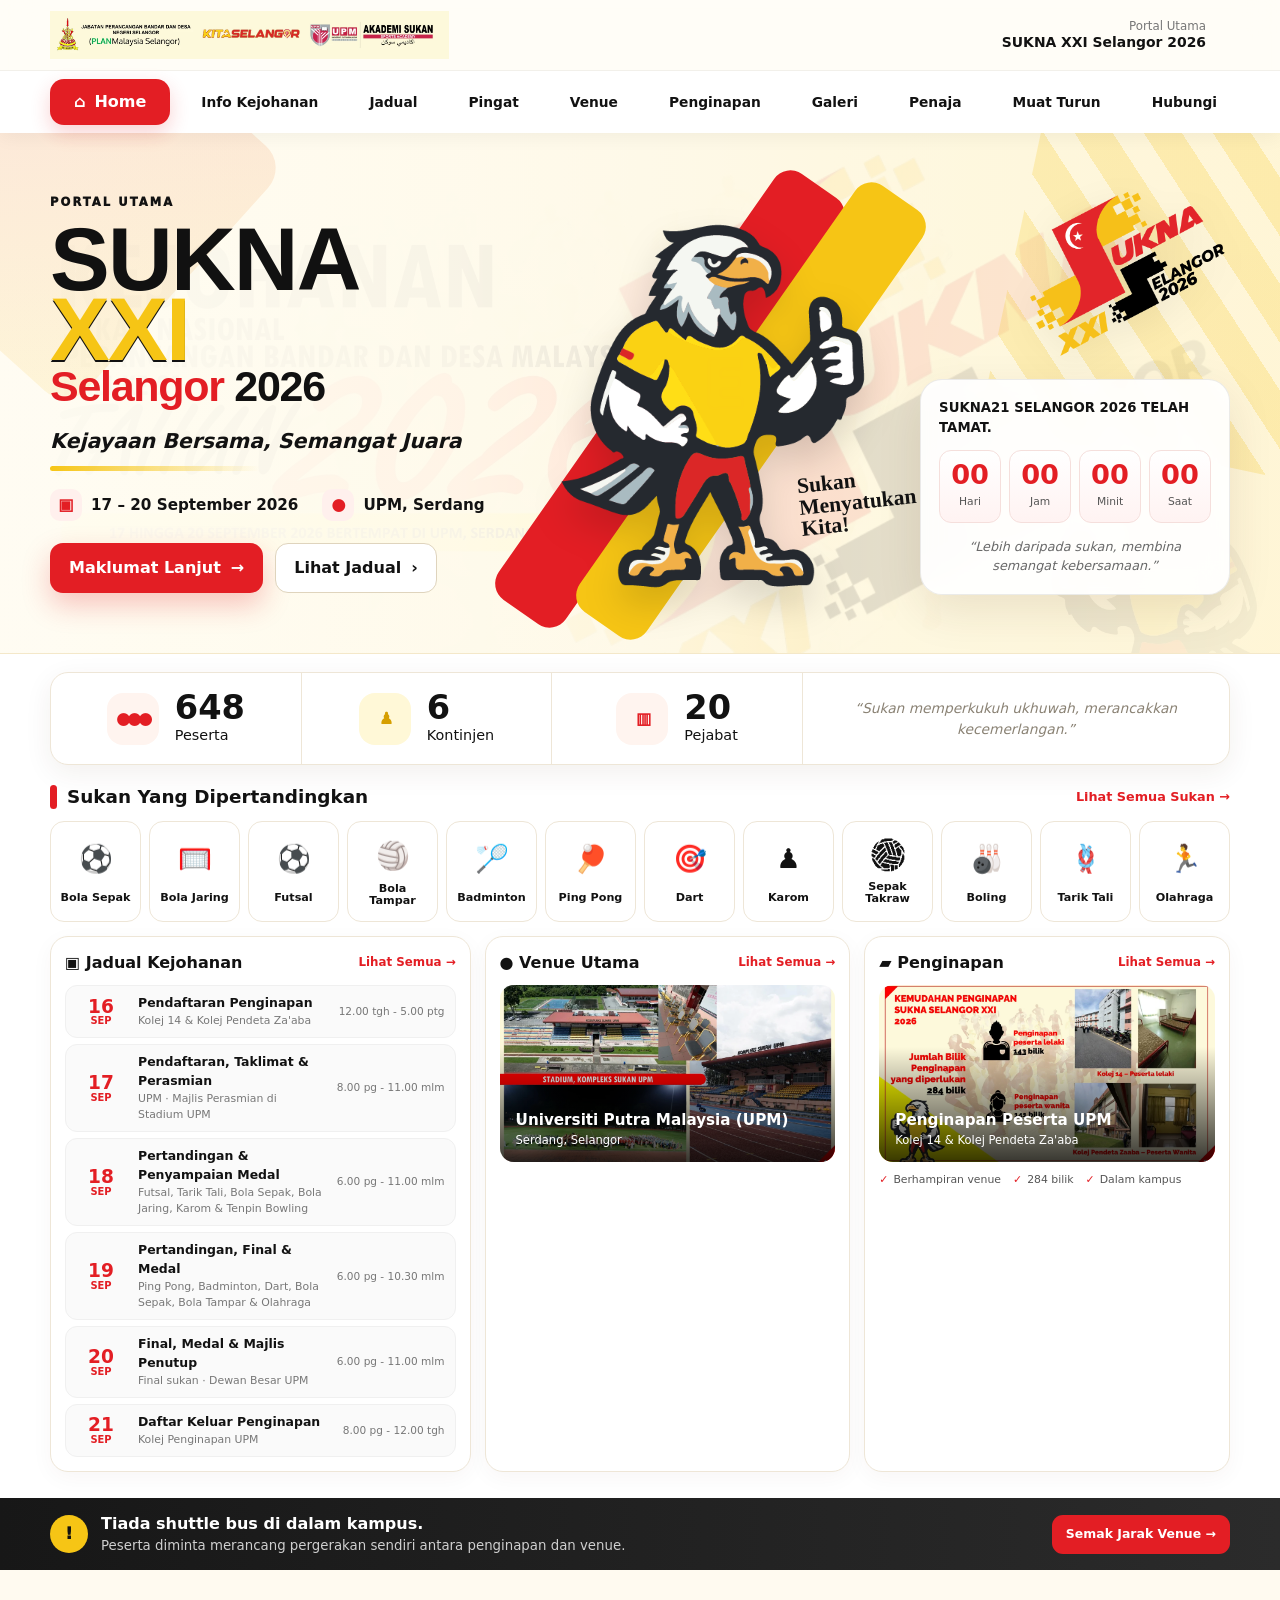
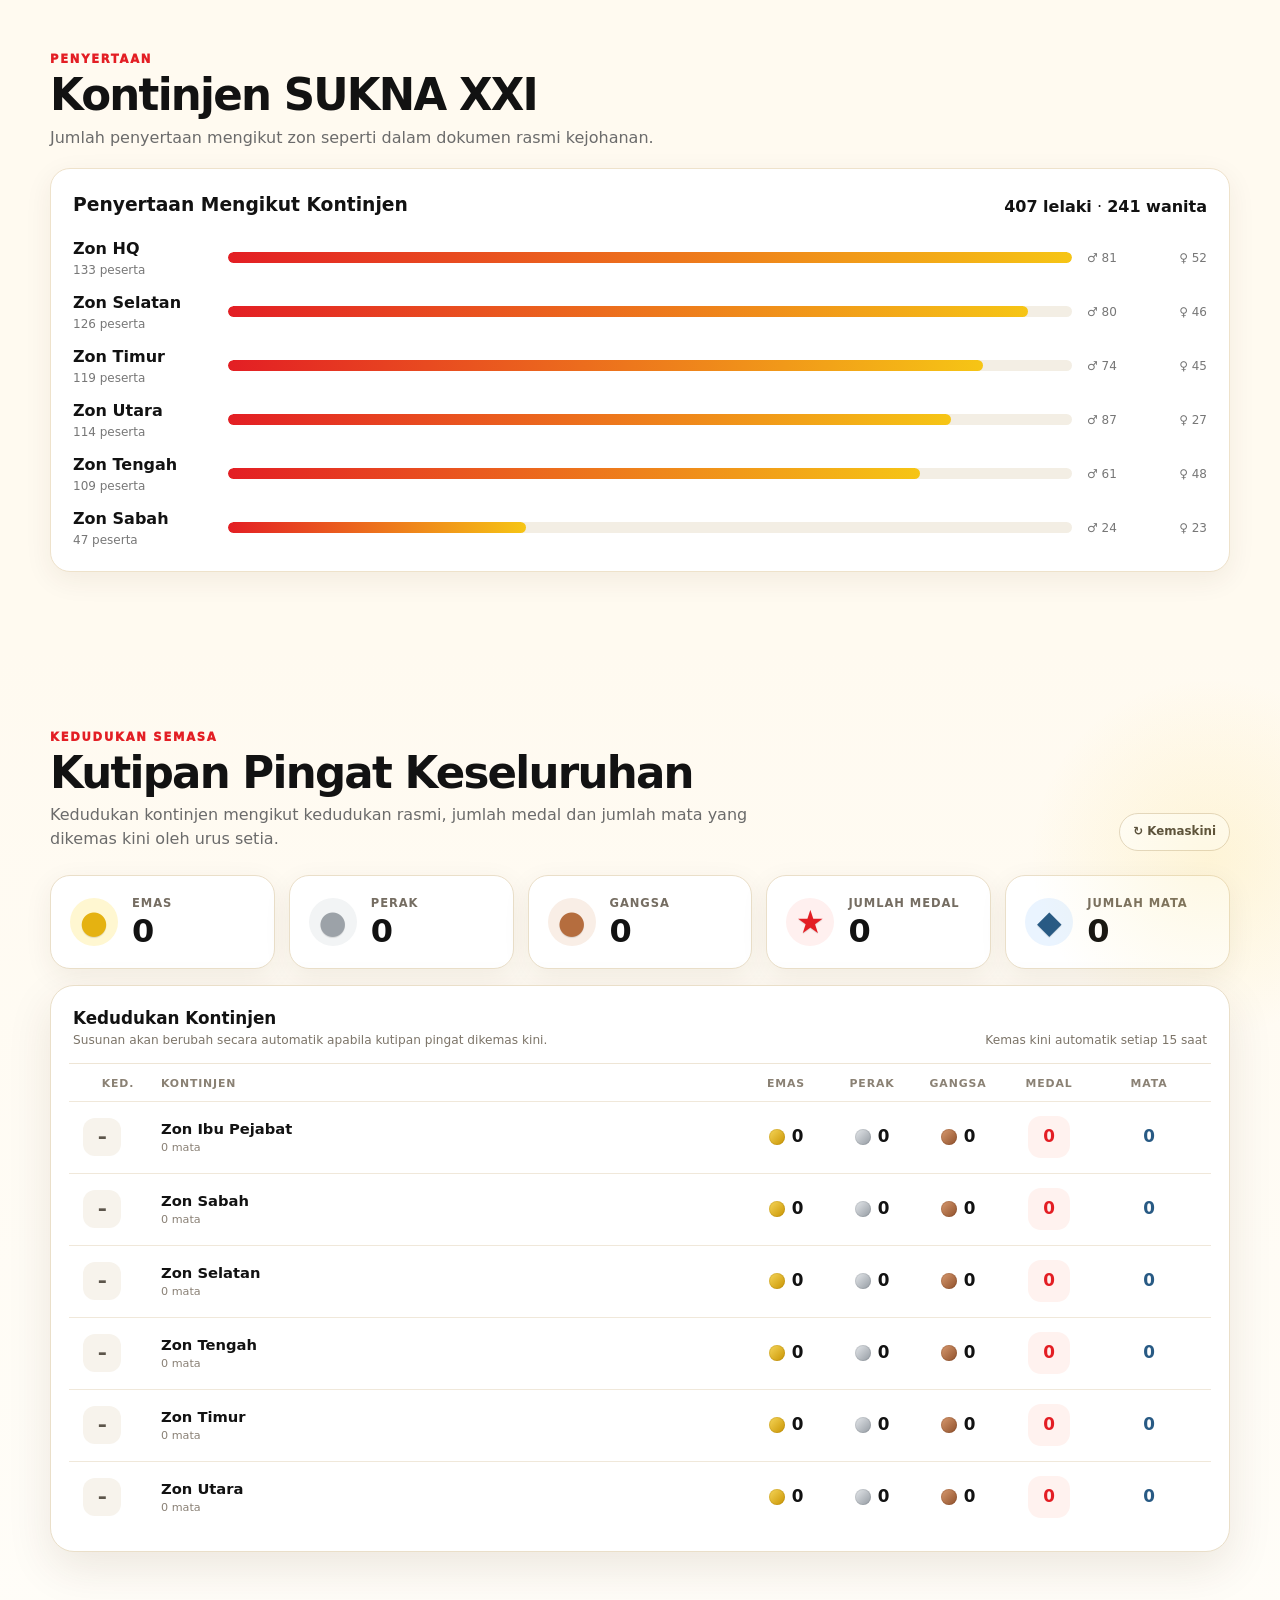
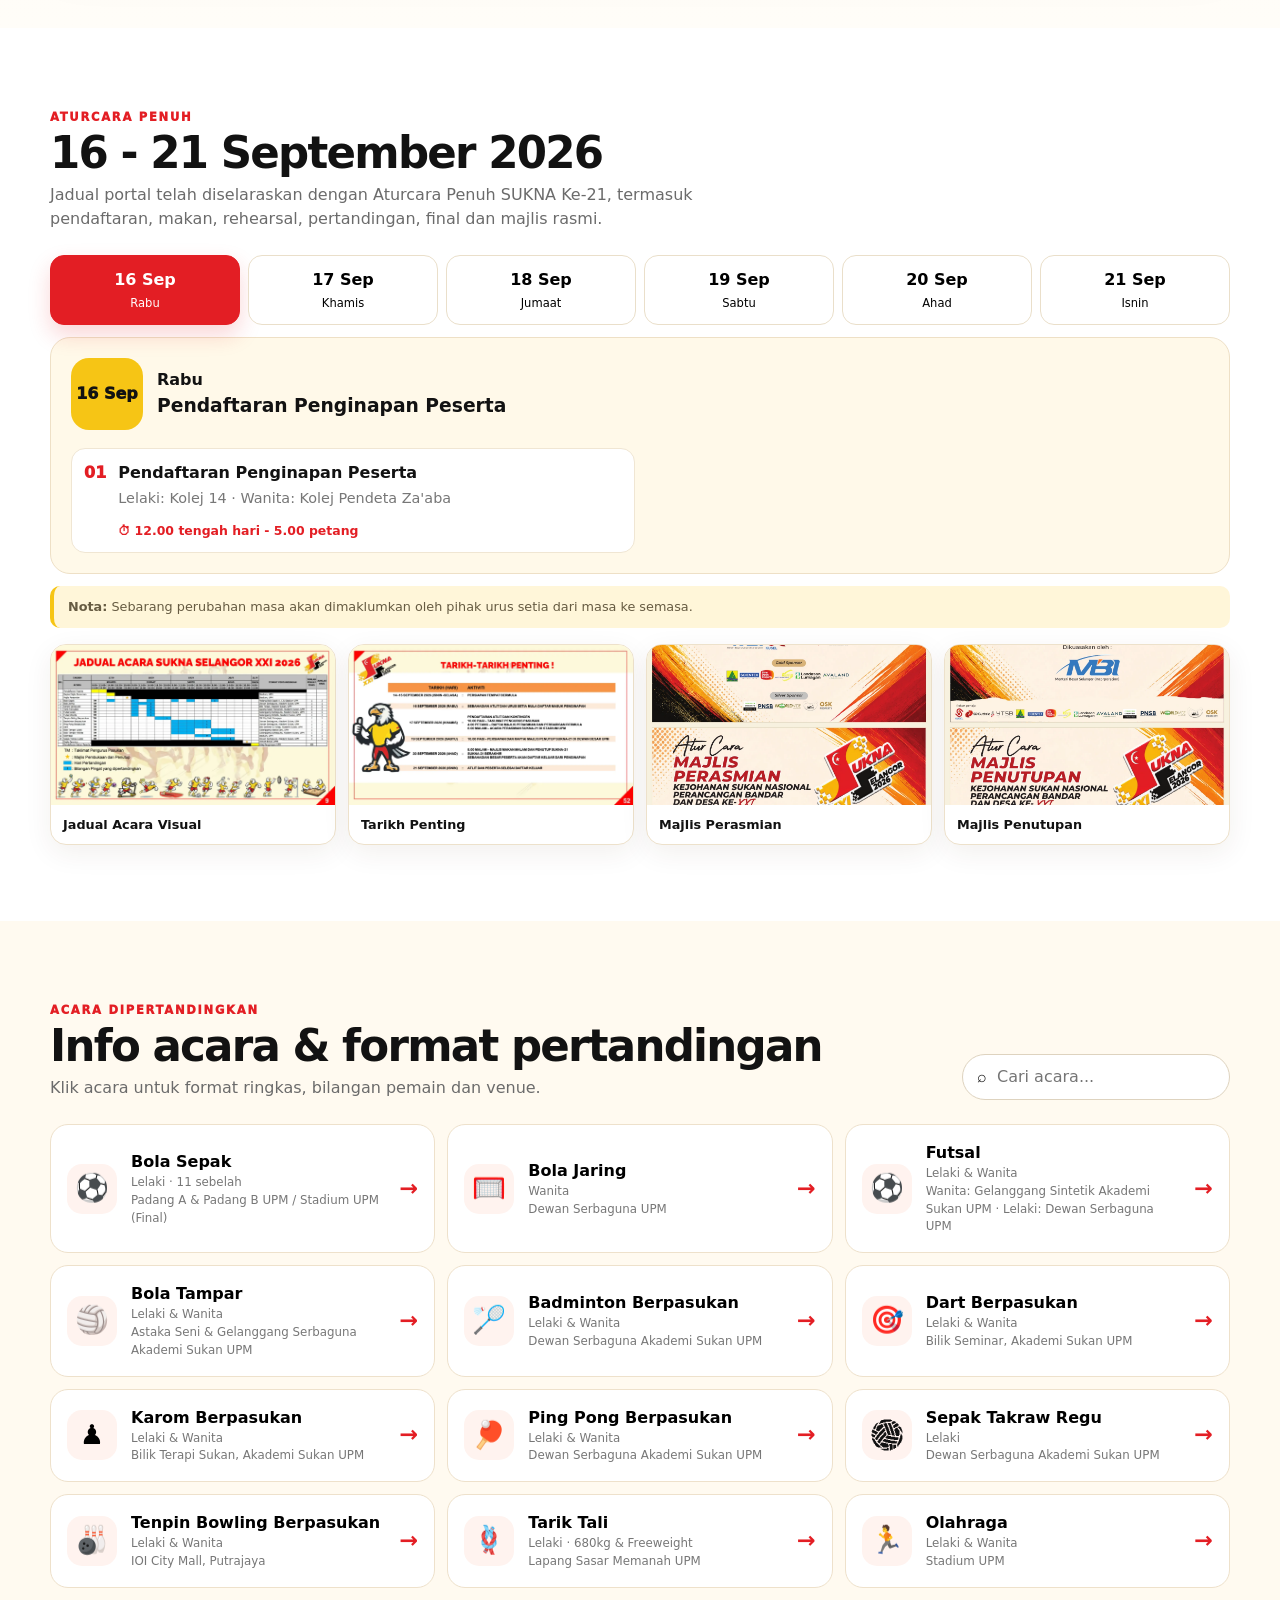
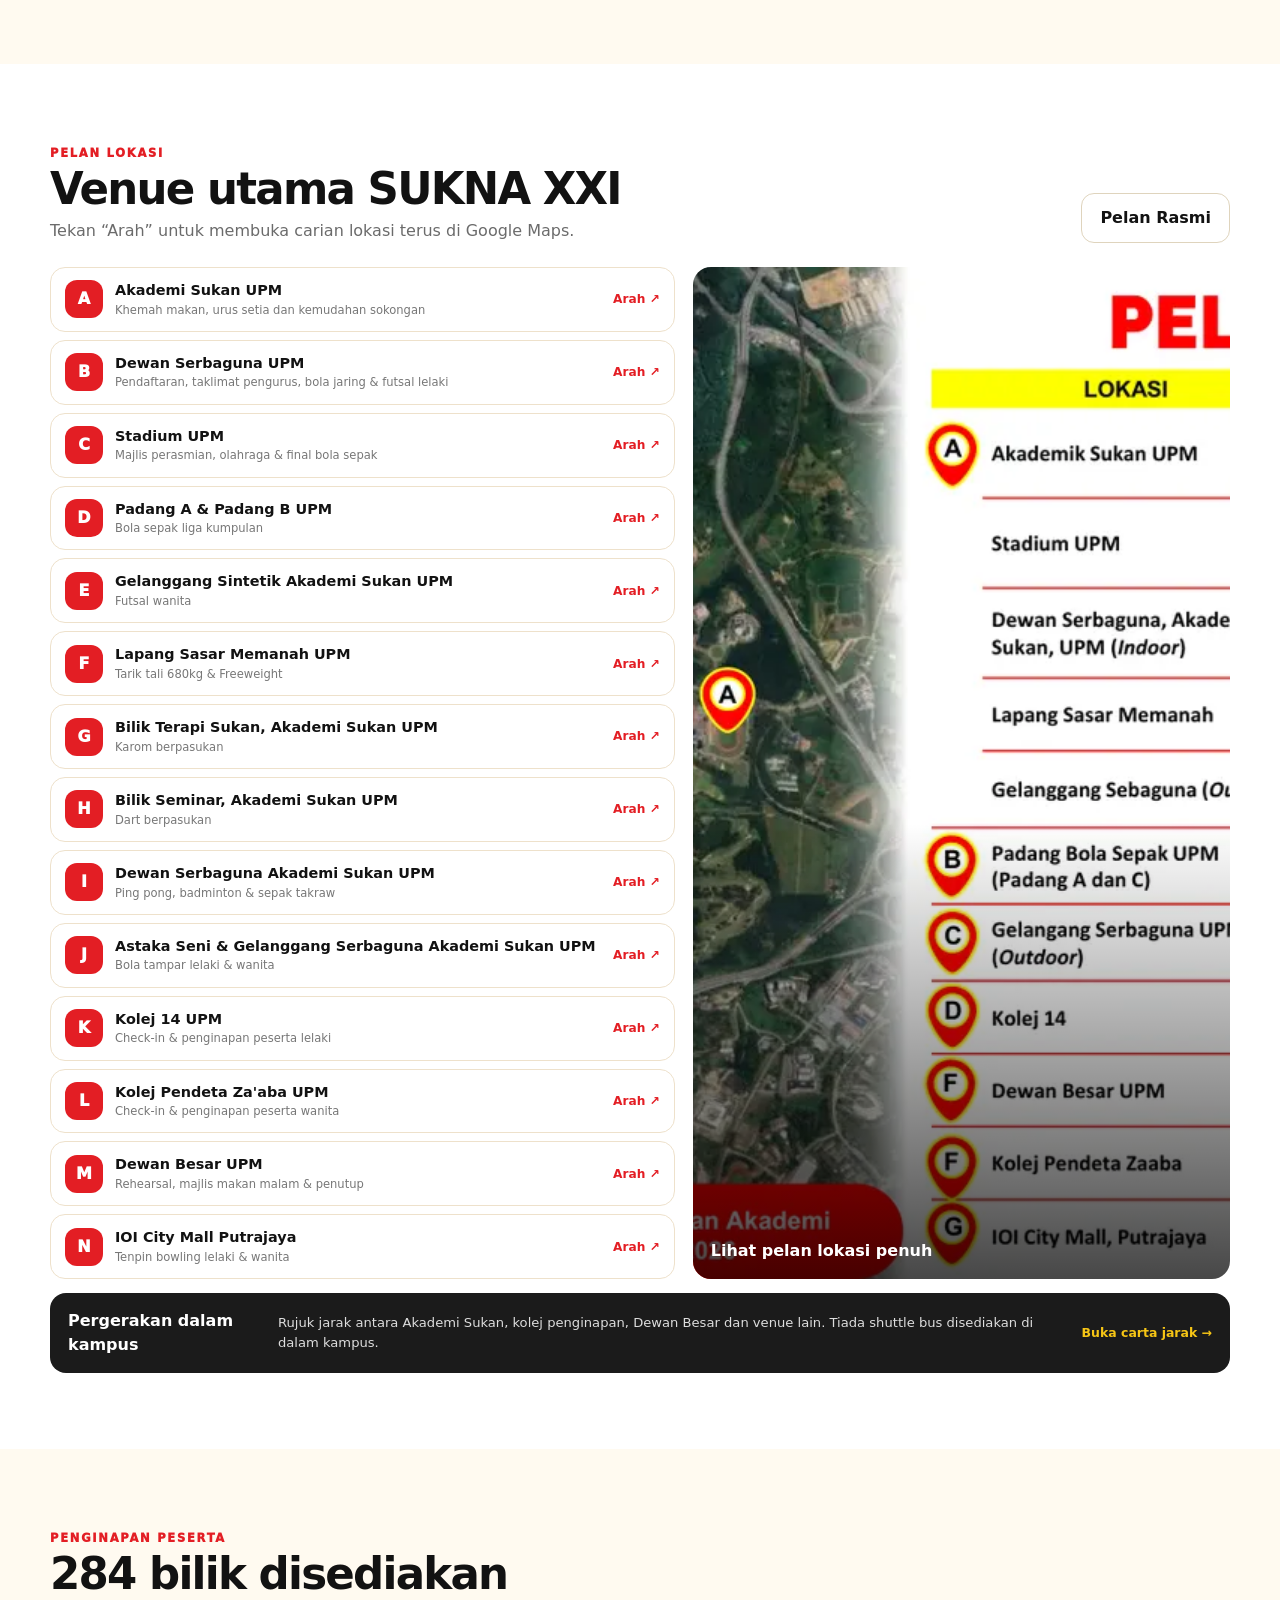
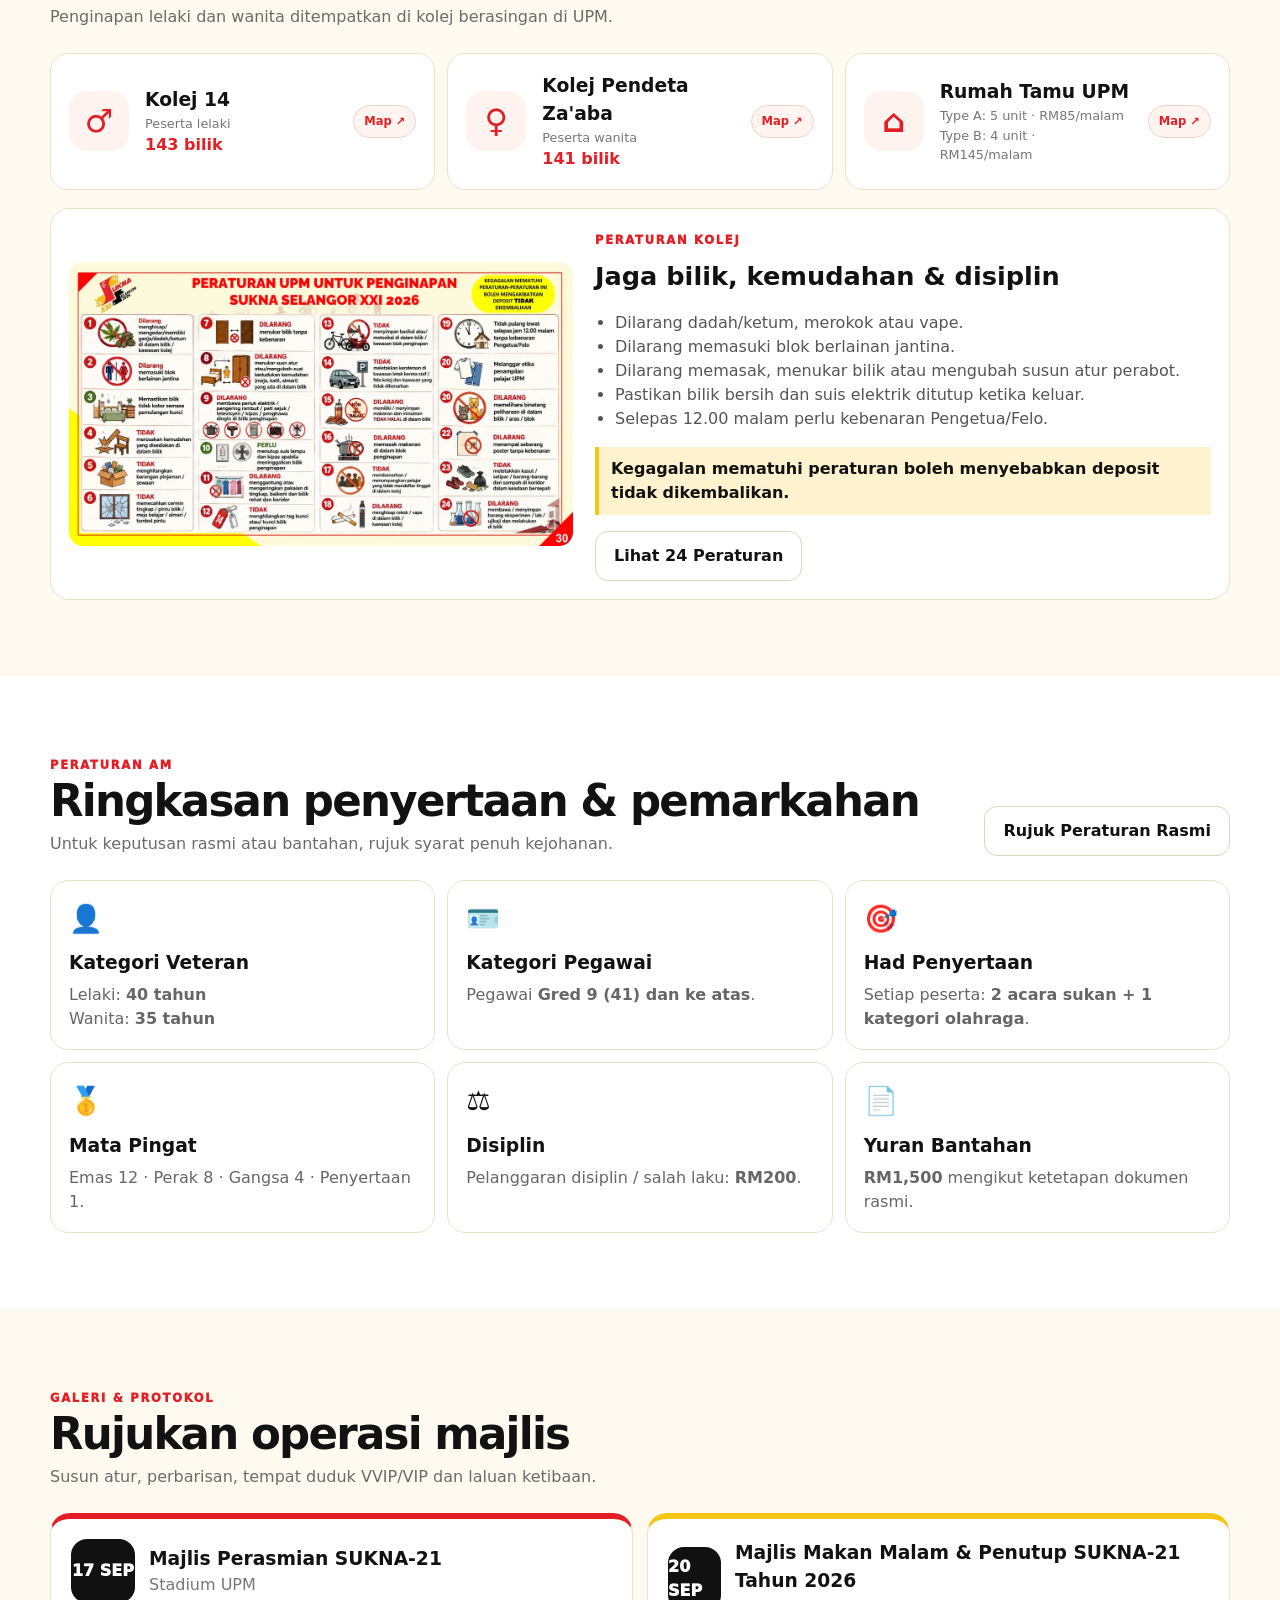
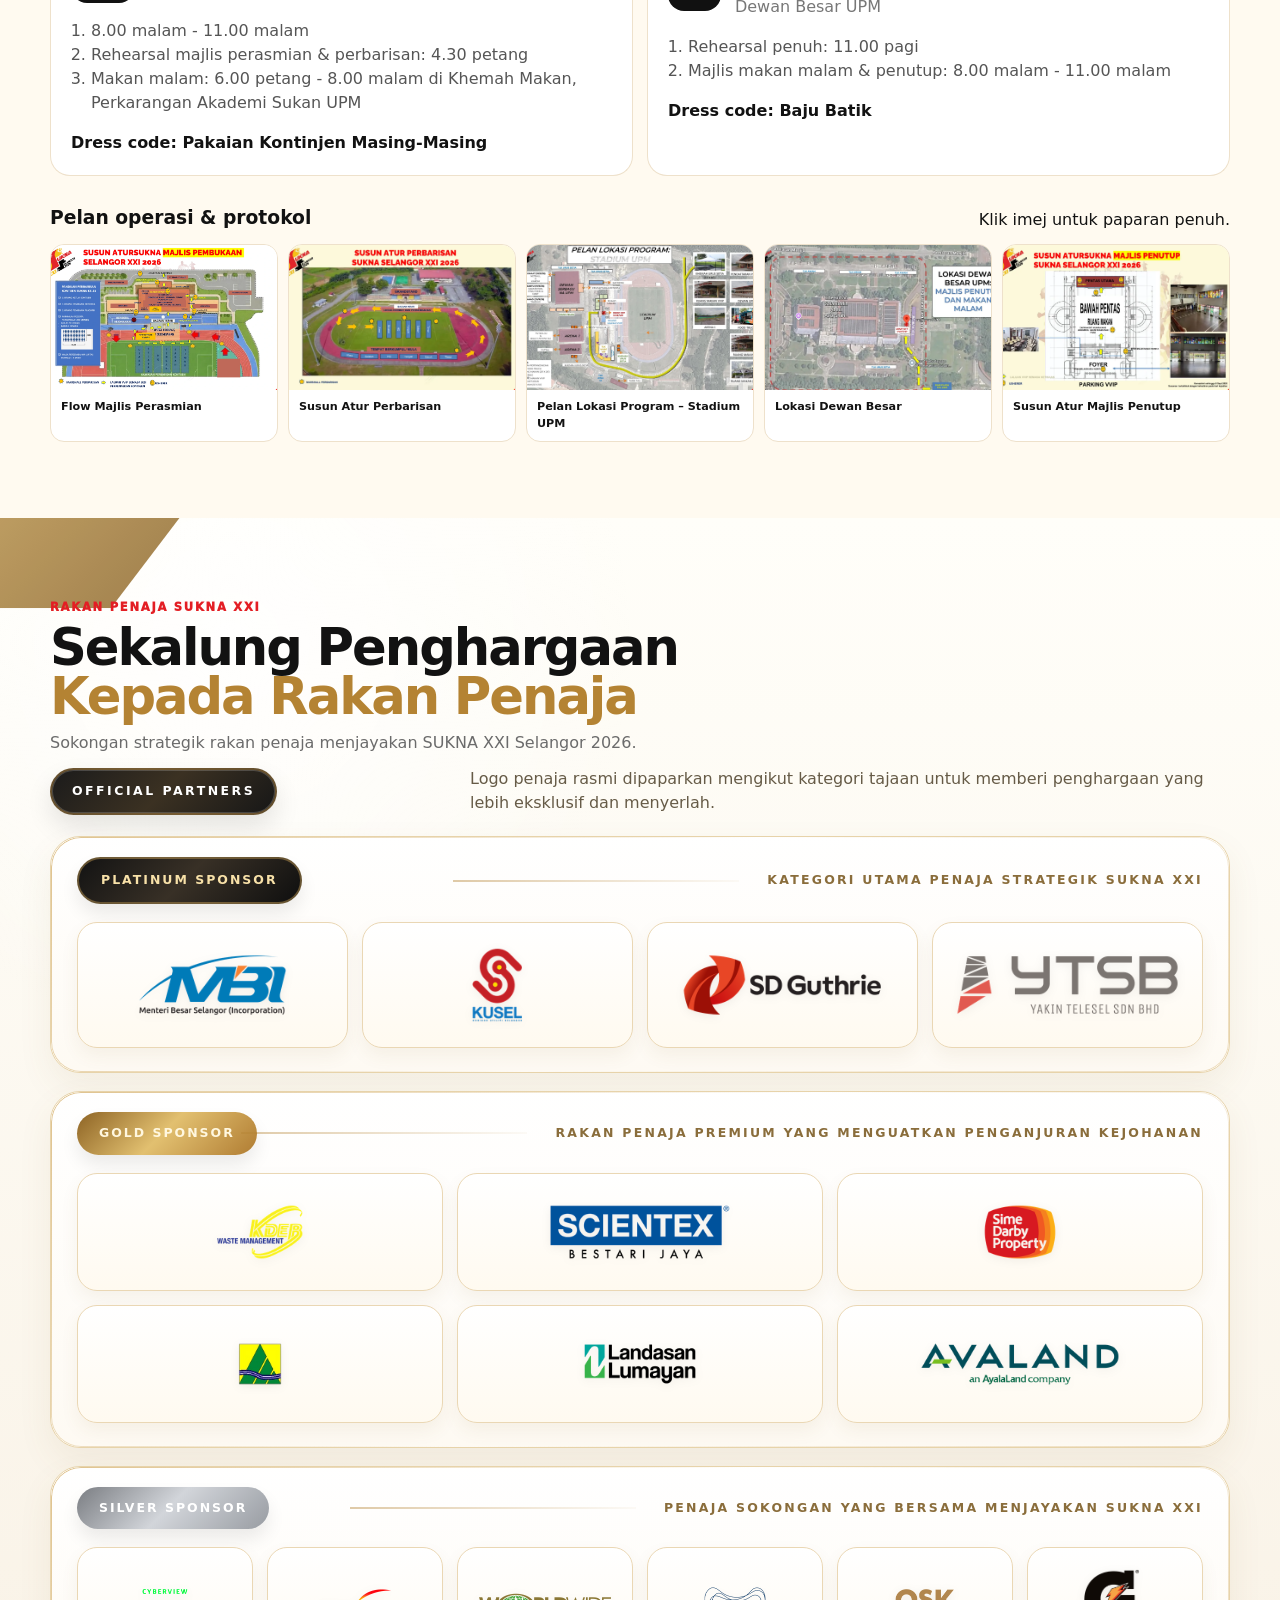
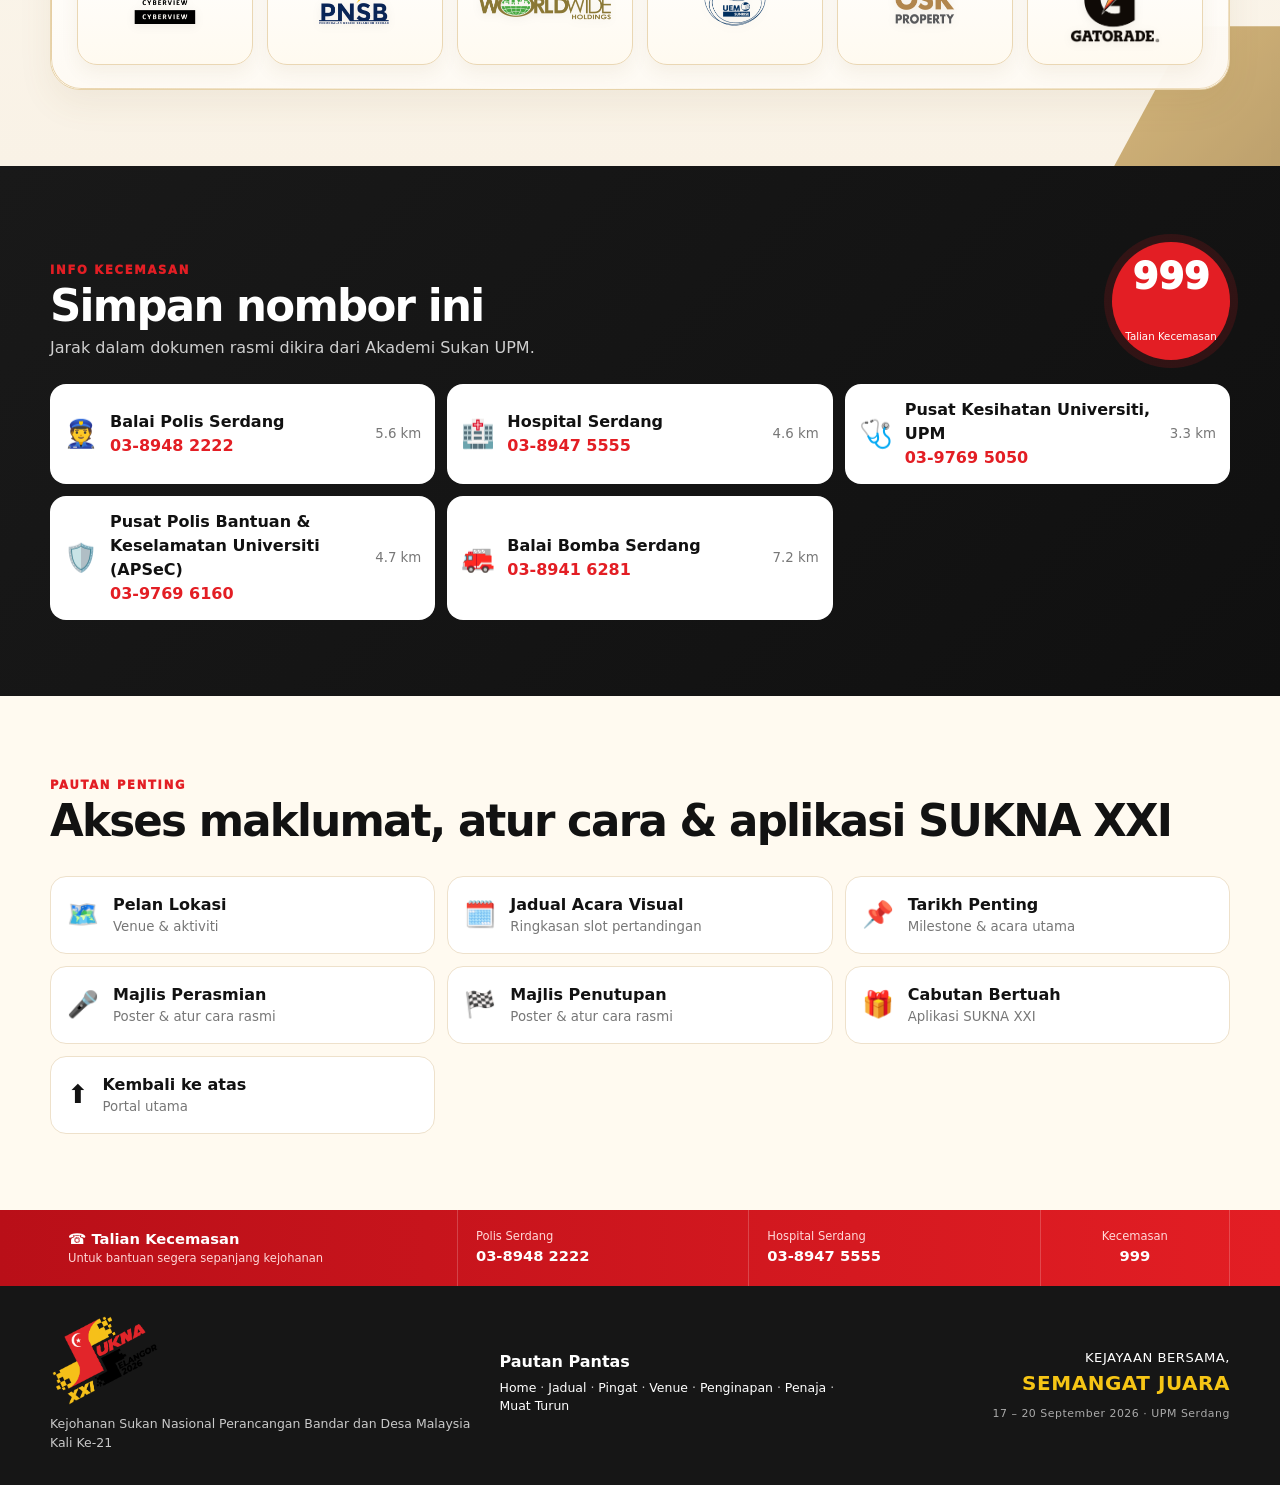
==== commit 2aaa84f1: "Add files via upload" ====
--- a/index.html
+++ b/index.html
@@ -166,15 +166,15 @@
         <div class="section-head">
           <div>
             <span class="kicker">KEDUDUKAN SEMASA</span>
-            <h2>Kutipan Pingat & Kedudukan Semasa</h2>
-            <p>Paparan diselaraskan terus dengan format urus setia: kutipan emas, perak, gangsa, jumlah medal, jumlah mata dan kedudukan rasmi.</p>
+            <h2>Kutipan Pingat Keseluruhan</h2>
+            <p>Kedudukan kontinjen mengikut kedudukan rasmi, jumlah medal dan jumlah mata yang dikemas kini oleh urus setia.</p>
           </div>
           <div class="medal-tools">
             <button class="medal-refresh-btn" id="medalRefreshBtn" type="button">↻ Kemaskini</button>
           </div>
         </div>
 
-        <div class="medal-summary" id="medalSummary" aria-label="Ringkasan kutipan pingat">
+        <div class="medal-summary" id="medalSummary" aria-label="Ringkasan kutipan pingat dan mata">
           <article class="medal-summary-card gold"><span class="medal-icon">●</span><div><small>Emas</small><b id="medalGoldTotal">0</b></div></article>
           <article class="medal-summary-card silver"><span class="medal-icon">●</span><div><small>Perak</small><b id="medalSilverTotal">0</b></div></article>
           <article class="medal-summary-card bronze"><span class="medal-icon">●</span><div><small>Gangsa</small><b id="medalBronzeTotal">0</b></div></article>
@@ -184,11 +184,11 @@
 
         <div class="medal-board">
           <div class="medal-board-head">
-            <div><b>Kedudukan Kontinjen</b><span>Kedudukan mengikut kolum KED. dan jumlah mata rasmi dalam Google Sheet urus setia.</span></div>
-            <div class="medal-board-meta"><small id="medalUpdatedAt">Kemas kini automatik setiap 60 saat</small></div>
+            <div><b>Kedudukan Kontinjen</b><span>Susunan akan berubah secara automatik apabila kutipan pingat dikemas kini.</span></div>
+            <div class="medal-board-meta"><small id="medalUpdatedAt">Kemas kini automatik setiap 15 saat</small></div>
           </div>
           <div class="medal-table-head" aria-hidden="true">
-            <span>Ked.</span><span>Kontinjen</span><span>Emas</span><span>Perak</span><span>Gangsa</span><span>Jumlah Medal</span><span>Mata</span>
+            <span>Ked.</span><span>Kontinjen</span><span>Emas</span><span>Perak</span><span>Gangsa</span><span>Medal</span><span>Mata</span>
           </div>
           <div class="medal-standings" id="medalStandings"></div>
         </div>
--- a/css/style.css
+++ b/css/style.css
@@ -142,9 +142,9 @@
 .schedule-note{margin:12px 0 0;padding:11px 14px;border-left:4px solid var(--yellow);background:#fff6d9;border-radius:10px;color:#665b42;font-size:.8rem}
 
 /* Medal tally */
-.medals-section{background:linear-gradient(180deg,#fffaf0 0%,#fffdf8 100%);position:relative;overflow:hidden}.medals-section:before{content:"";position:absolute;right:-120px;top:20px;width:380px;height:380px;border-radius:50%;background:radial-gradient(circle,rgba(246,197,21,.12),transparent 67%);pointer-events:none}.medal-live-badge{align-self:flex-start;padding:9px 14px;border-radius:999px;background:#f3f0e9;border:1px solid #e2d8c7;color:#746c61;font-size:.74rem;font-weight:950;text-transform:uppercase;letter-spacing:.07em}.medal-live-badge.is-live{background:#eaffef;border-color:#b8e3c4;color:#178747}.medal-live-badge.is-error{background:#fff0ef;border-color:#f0c3bf;color:#b42318}.medal-tools{display:flex;align-items:center;gap:9px;flex-wrap:wrap}.medal-refresh-btn{border:1px solid #e2d8c7;background:#fff;border-radius:999px;padding:9px 13px;font-size:.74rem;font-weight:900;color:#4f493f;cursor:pointer}.medal-refresh-btn:hover{border-color:var(--red);color:var(--red)}.medal-refresh-btn:disabled{opacity:.55;cursor:wait}.medal-summary{display:grid;grid-template-columns:repeat(5,1fr);gap:14px;margin-bottom:16px}.medal-summary-card{display:flex;align-items:center;gap:14px;padding:19px;background:#fff;border:1px solid #eadfc9;border-radius:20px;box-shadow:var(--shadow-soft)}.medal-summary-card .medal-icon{width:48px;height:48px;border-radius:50%;display:grid;place-items:center;font-size:2rem;line-height:1;text-shadow:0 1px 1px rgba(0,0,0,.12)}.medal-summary-card.gold .medal-icon{color:#e5b211;background:#fff7d1}.medal-summary-card.silver .medal-icon{color:#9ca2a8;background:#f2f4f5}.medal-summary-card.bronze .medal-icon{color:#b56d3e;background:#f9eee6}.medal-summary-card.total .medal-icon{color:var(--red);background:#fff0ef}.medal-summary-card.points .medal-icon{color:#245a86;background:#edf5ff}.medal-summary-card div{display:grid}.medal-summary-card small{font-size:.72rem;text-transform:uppercase;letter-spacing:.08em;color:#756d62;font-weight:900}.medal-summary-card b{font-size:2rem;line-height:1.05;margin-top:3px}.medal-board{position:relative;background:#fff;border:1px solid #eadfc9;border-radius:24px;padding:18px;box-shadow:var(--shadow)}.medal-board-head{display:flex;align-items:flex-end;justify-content:space-between;gap:14px;padding:2px 4px 14px;border-bottom:1px solid #eee5d5}.medal-board-head>div{display:grid}.medal-board-head b{font-size:1.05rem}.medal-board-head span,.medal-board-head small{font-size:.76rem;color:#7c7468}.medal-board-meta{display:flex;align-items:flex-end;gap:12px;flex-wrap:wrap;justify-content:flex-end}.medal-source-link{font-size:.74rem;font-weight:900;color:var(--red)}.medal-table-head,.medal-row{display:grid;grid-template-columns:70px minmax(220px,1fr) 78px 78px 78px 105px 90px;align-items:center;gap:8px}.medal-table-head{padding:12px 14px 8px;color:#8a8174;font-size:.68rem;font-weight:900;text-transform:uppercase;letter-spacing:.08em;text-align:center}.medal-table-head span:nth-child(2){text-align:left}.medal-row{min-height:72px;padding:10px 14px;border-top:1px solid #f0e8da;transition:.2s}.medal-row:hover{background:#fffaf1}.medal-rank{width:38px;height:38px;display:grid;place-items:center;border-radius:12px;background:#f7f3ec;color:#5c554b;font-weight:950}.medal-row.has-medals:nth-child(1) .medal-rank{background:#fff4c0;color:#987000}.medal-row.has-medals:nth-child(2) .medal-rank{background:#eff1f3;color:#6d7379}.medal-row.has-medals:nth-child(3) .medal-rank{background:#f5e6da;color:#98572e}.medal-team{display:grid}.medal-team b{font-size:.92rem}.medal-team small{font-size:.7rem;color:#8a8176}.medal-count,.medal-total,.medal-points{justify-self:center;display:inline-flex;align-items:center;gap:7px;font-variant-numeric:tabular-nums}.medal-count i{width:16px;height:16px;border-radius:50%;display:block}.medal-count.gold i{background:linear-gradient(135deg,#f7d75b,#c89300);box-shadow:inset 0 0 0 1px rgba(122,88,0,.16)}.medal-count.silver i{background:linear-gradient(135deg,#e7eaed,#939aa1);box-shadow:inset 0 0 0 1px rgba(75,80,86,.14)}.medal-count.bronze i{background:linear-gradient(135deg,#d99b70,#8e4f2a);box-shadow:inset 0 0 0 1px rgba(92,47,23,.18)}.medal-count b,.medal-total b,.medal-points b{font-size:1.05rem}.medal-total{min-width:54px;height:42px;justify-content:center;border-radius:13px;background:#fff2ef;color:var(--red)}.medal-points{min-width:54px;height:42px;justify-content:center;border-radius:13px;background:#eef6ff;color:#245a86}.medal-note{margin-top:14px;display:flex;align-items:flex-start;gap:11px;padding:12px 14px;border-radius:15px;background:#fff8e4;border:1px solid #efdfaf;color:#675e4d}.medal-note>span{width:24px;height:24px;flex:0 0 24px;display:grid;place-items:center;border-radius:50%;background:var(--yellow);font-weight:950}.medal-note p{margin:1px 0 0;font-size:.78rem}
-@media(max-width:850px){.medal-summary{grid-template-columns:repeat(2,1fr)}.medal-table-head{display:none}.medal-row{grid-template-columns:50px 1fr repeat(5,50px);padding:12px 8px}.medal-board{overflow:hidden}.medal-board-head{align-items:flex-start;flex-direction:column}.medal-board-meta{justify-content:flex-start;align-items:flex-start}.medal-tools{align-self:flex-start}}
-@media(max-width:600px){.medal-summary{grid-template-columns:1fr 1fr;gap:9px}.medal-summary-card{padding:14px 12px;gap:10px}.medal-summary-card .medal-icon{width:40px;height:40px;font-size:1.6rem}.medal-summary-card b{font-size:1.55rem}.medal-row{grid-template-columns:42px 1fr repeat(5,36px);gap:4px}.medal-rank{width:34px;height:34px}.medal-count{display:grid;justify-items:center;gap:3px}.medal-count i{width:12px;height:12px}.medal-count b,.medal-total b,.medal-points b{font-size:.86rem}.medal-total,.medal-points{min-width:34px;width:34px;height:34px}.medal-team b{font-size:.8rem}.medal-team small{font-size:.62rem}.medal-board{padding:12px}}
+.medals-section{background:linear-gradient(180deg,#fffaf0 0%,#fffdf8 100%);position:relative;overflow:hidden}.medals-section:before{content:"";position:absolute;right:-120px;top:20px;width:380px;height:380px;border-radius:50%;background:radial-gradient(circle,rgba(246,197,21,.12),transparent 67%);pointer-events:none}.medal-live-badge{align-self:flex-start;padding:9px 14px;border-radius:999px;background:#f3f0e9;border:1px solid #e2d8c7;color:#746c61;font-size:.74rem;font-weight:950;text-transform:uppercase;letter-spacing:.07em}.medal-live-badge.is-live{background:#eaffef;border-color:#b8e3c4;color:#178747}.medal-live-badge.is-error{background:#fff0ef;border-color:#f0c3bf;color:#b42318}.medal-tools{display:flex;align-items:center;gap:9px;flex-wrap:wrap}.medal-refresh-btn{border:1px solid #e2d8c7;background:#fff;border-radius:999px;padding:9px 13px;font-size:.74rem;font-weight:900;color:#4f493f;cursor:pointer}.medal-refresh-btn:hover{border-color:var(--red);color:var(--red)}.medal-refresh-btn:disabled{opacity:.55;cursor:wait}.medal-summary{display:grid;grid-template-columns:repeat(5,1fr);gap:14px;margin-bottom:16px}.medal-summary-card{display:flex;align-items:center;gap:14px;padding:19px;background:#fff;border:1px solid #eadfc9;border-radius:20px;box-shadow:var(--shadow-soft)}.medal-summary-card .medal-icon{width:48px;height:48px;border-radius:50%;display:grid;place-items:center;font-size:2rem;line-height:1;text-shadow:0 1px 1px rgba(0,0,0,.12)}.medal-summary-card.gold .medal-icon{color:#e5b211;background:#fff7d1}.medal-summary-card.silver .medal-icon{color:#9ca2a8;background:#f2f4f5}.medal-summary-card.bronze .medal-icon{color:#b56d3e;background:#f9eee6}.medal-summary-card.total .medal-icon{color:var(--red);background:#fff0ef}.medal-summary-card.points .medal-icon{color:#285a84;background:#eaf4ff}.medal-summary-card div{display:grid}.medal-summary-card small{font-size:.72rem;text-transform:uppercase;letter-spacing:.08em;color:#756d62;font-weight:900}.medal-summary-card b{font-size:2rem;line-height:1.05;margin-top:3px}.medal-board{position:relative;background:#fff;border:1px solid #eadfc9;border-radius:24px;padding:18px;box-shadow:var(--shadow)}.medal-board-head{display:flex;align-items:flex-end;justify-content:space-between;gap:14px;padding:2px 4px 14px;border-bottom:1px solid #eee5d5}.medal-board-head>div{display:grid}.medal-board-head b{font-size:1.05rem}.medal-board-head span,.medal-board-head small{font-size:.76rem;color:#7c7468}.medal-board-meta{display:flex;align-items:flex-end;gap:12px;flex-wrap:wrap;justify-content:flex-end}.medal-source-link{font-size:.74rem;font-weight:900;color:var(--red)}.medal-table-head,.medal-row{display:grid;grid-template-columns:70px minmax(220px,1fr) 78px 78px 78px 88px 96px;align-items:center;gap:8px}.medal-table-head{padding:12px 14px 8px;color:#8a8174;font-size:.68rem;font-weight:900;text-transform:uppercase;letter-spacing:.08em;text-align:center}.medal-table-head span:nth-child(2){text-align:left}.medal-row{min-height:72px;padding:10px 14px;border-top:1px solid #f0e8da;transition:.2s}.medal-row:hover{background:#fffaf1}.medal-rank{width:38px;height:38px;display:grid;place-items:center;border-radius:12px;background:#f7f3ec;color:#5c554b;font-weight:950}.medal-row.has-medals:nth-child(1) .medal-rank{background:#fff4c0;color:#987000}.medal-row.has-medals:nth-child(2) .medal-rank{background:#eff1f3;color:#6d7379}.medal-row.has-medals:nth-child(3) .medal-rank{background:#f5e6da;color:#98572e}.medal-team{display:grid}.medal-team b{font-size:.92rem}.medal-team small{font-size:.7rem;color:#8a8176}.medal-count,.medal-total,.medal-points{justify-self:center;display:inline-flex;align-items:center;gap:7px;font-variant-numeric:tabular-nums}.medal-count i{width:16px;height:16px;border-radius:50%;display:block}.medal-count.gold i{background:linear-gradient(135deg,#f7d75b,#c89300);box-shadow:inset 0 0 0 1px rgba(122,88,0,.16)}.medal-count.silver i{background:linear-gradient(135deg,#e7eaed,#939aa1);box-shadow:inset 0 0 0 1px rgba(75,80,86,.14)}.medal-count.bronze i{background:linear-gradient(135deg,#d99b70,#8e4f2a);box-shadow:inset 0 0 0 1px rgba(92,47,23,.18)}.medal-count b,.medal-total b,.medal-points b{font-size:1.05rem}.medal-total{width:42px;height:42px;justify-content:center;border-radius:13px;background:#fff2ef;color:var(--red)}.medal-points{min-width:52px;justify-content:center;font-weight:950;color:#285a84}.medal-note{margin-top:14px;display:flex;align-items:flex-start;gap:11px;padding:12px 14px;border-radius:15px;background:#fff8e4;border:1px solid #efdfaf;color:#675e4d}.medal-note>span{width:24px;height:24px;flex:0 0 24px;display:grid;place-items:center;border-radius:50%;background:var(--yellow);font-weight:950}.medal-note p{margin:1px 0 0;font-size:.78rem}
+@media(max-width:850px){.medal-summary{grid-template-columns:repeat(3,1fr)}.medal-table-head{display:none}.medal-row{grid-template-columns:50px 1fr repeat(5,50px);padding:12px 8px}.medal-board{overflow:hidden}.medal-board-head{align-items:flex-start;flex-direction:column}.medal-board-meta{justify-content:flex-start;align-items:flex-start}.medal-tools{align-self:flex-start}}
+@media(max-width:600px){.medal-summary{grid-template-columns:1fr 1fr;gap:9px}.medal-summary-card{padding:14px 12px;gap:10px}.medal-summary-card .medal-icon{width:40px;height:40px;font-size:1.6rem}.medal-summary-card b{font-size:1.55rem}.medal-row{grid-template-columns:40px 1fr repeat(5,34px);gap:3px}.medal-rank{width:34px;height:34px}.medal-count{display:grid;justify-items:center;gap:3px}.medal-count i{width:12px;height:12px}.medal-count b,.medal-total b,.medal-points b{font-size:.8rem}.medal-total{width:32px;height:32px}.medal-points{min-width:34px}.medal-team b{font-size:.8rem}.medal-team small{font-size:.62rem}.medal-board{padding:12px}}
 
 
 /* Atur cara: gabungkan acara yang berkongsi masa yang sama dalam satu kad */
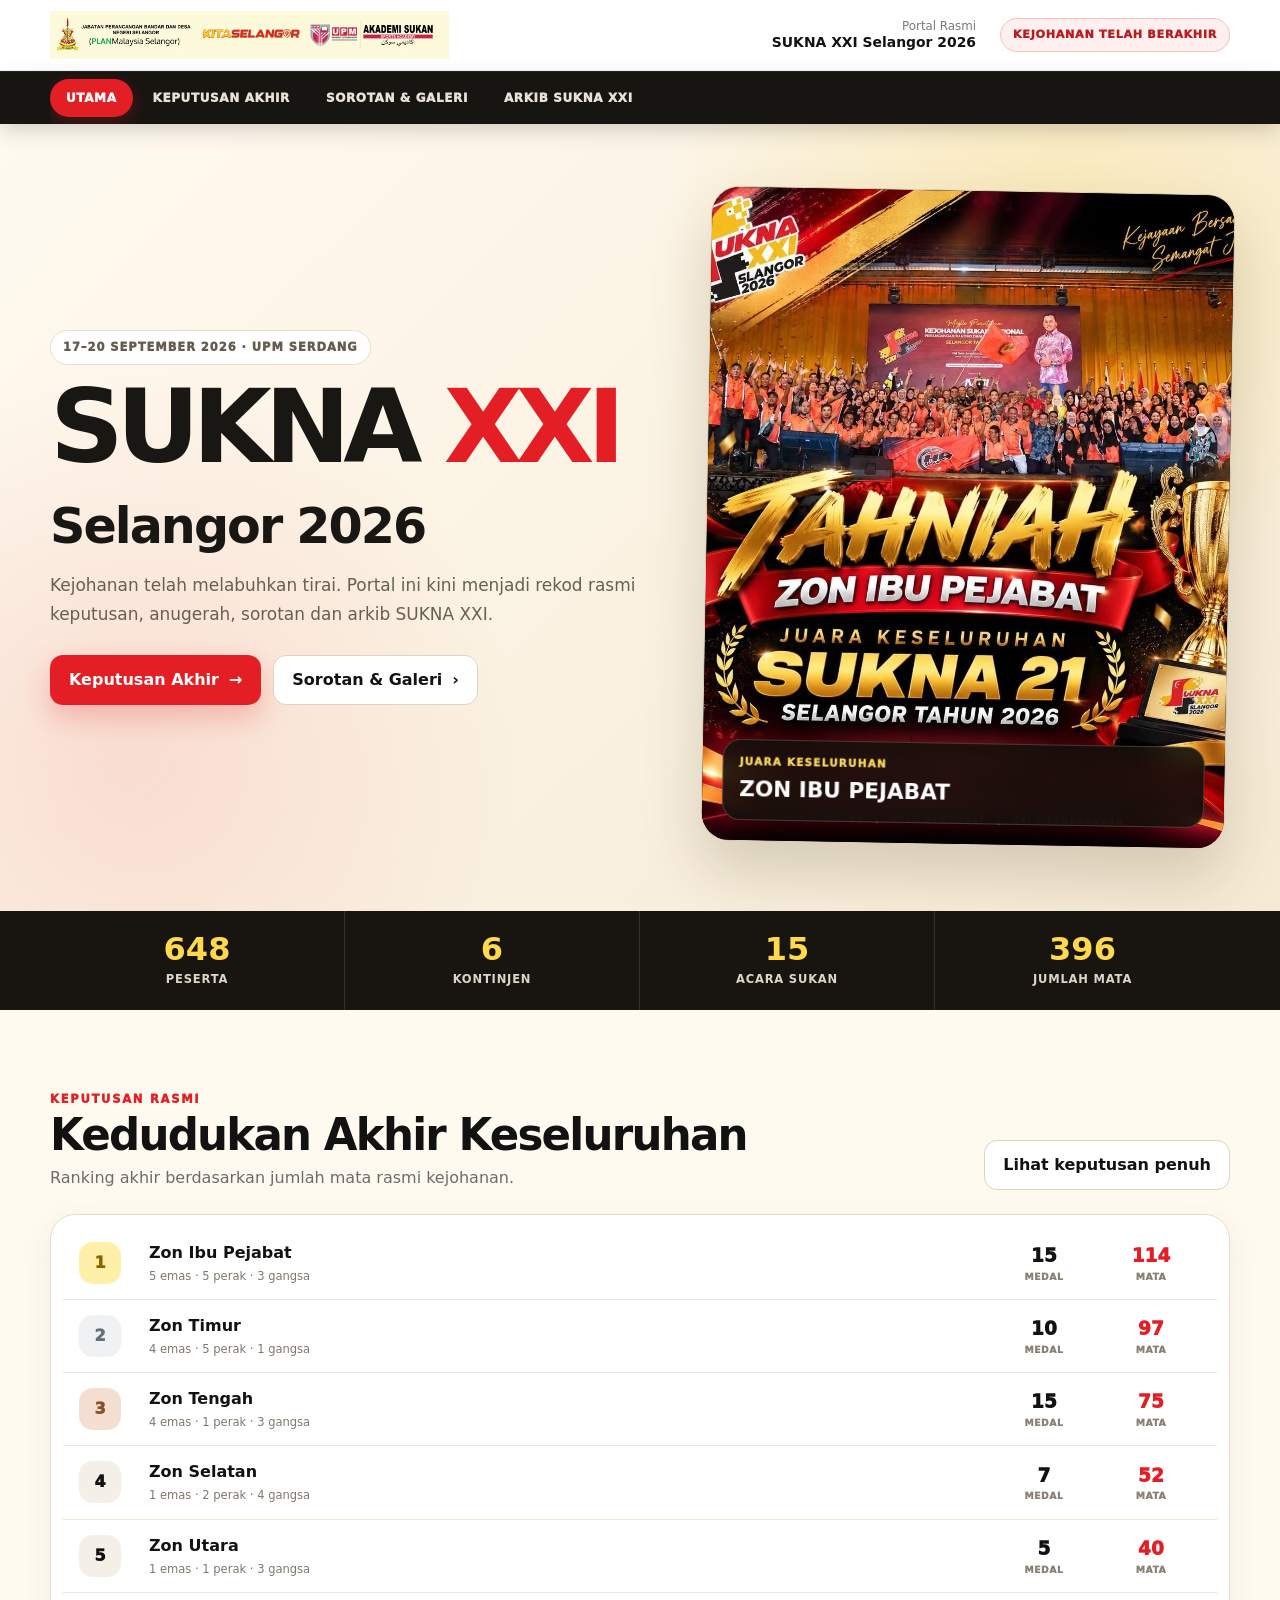
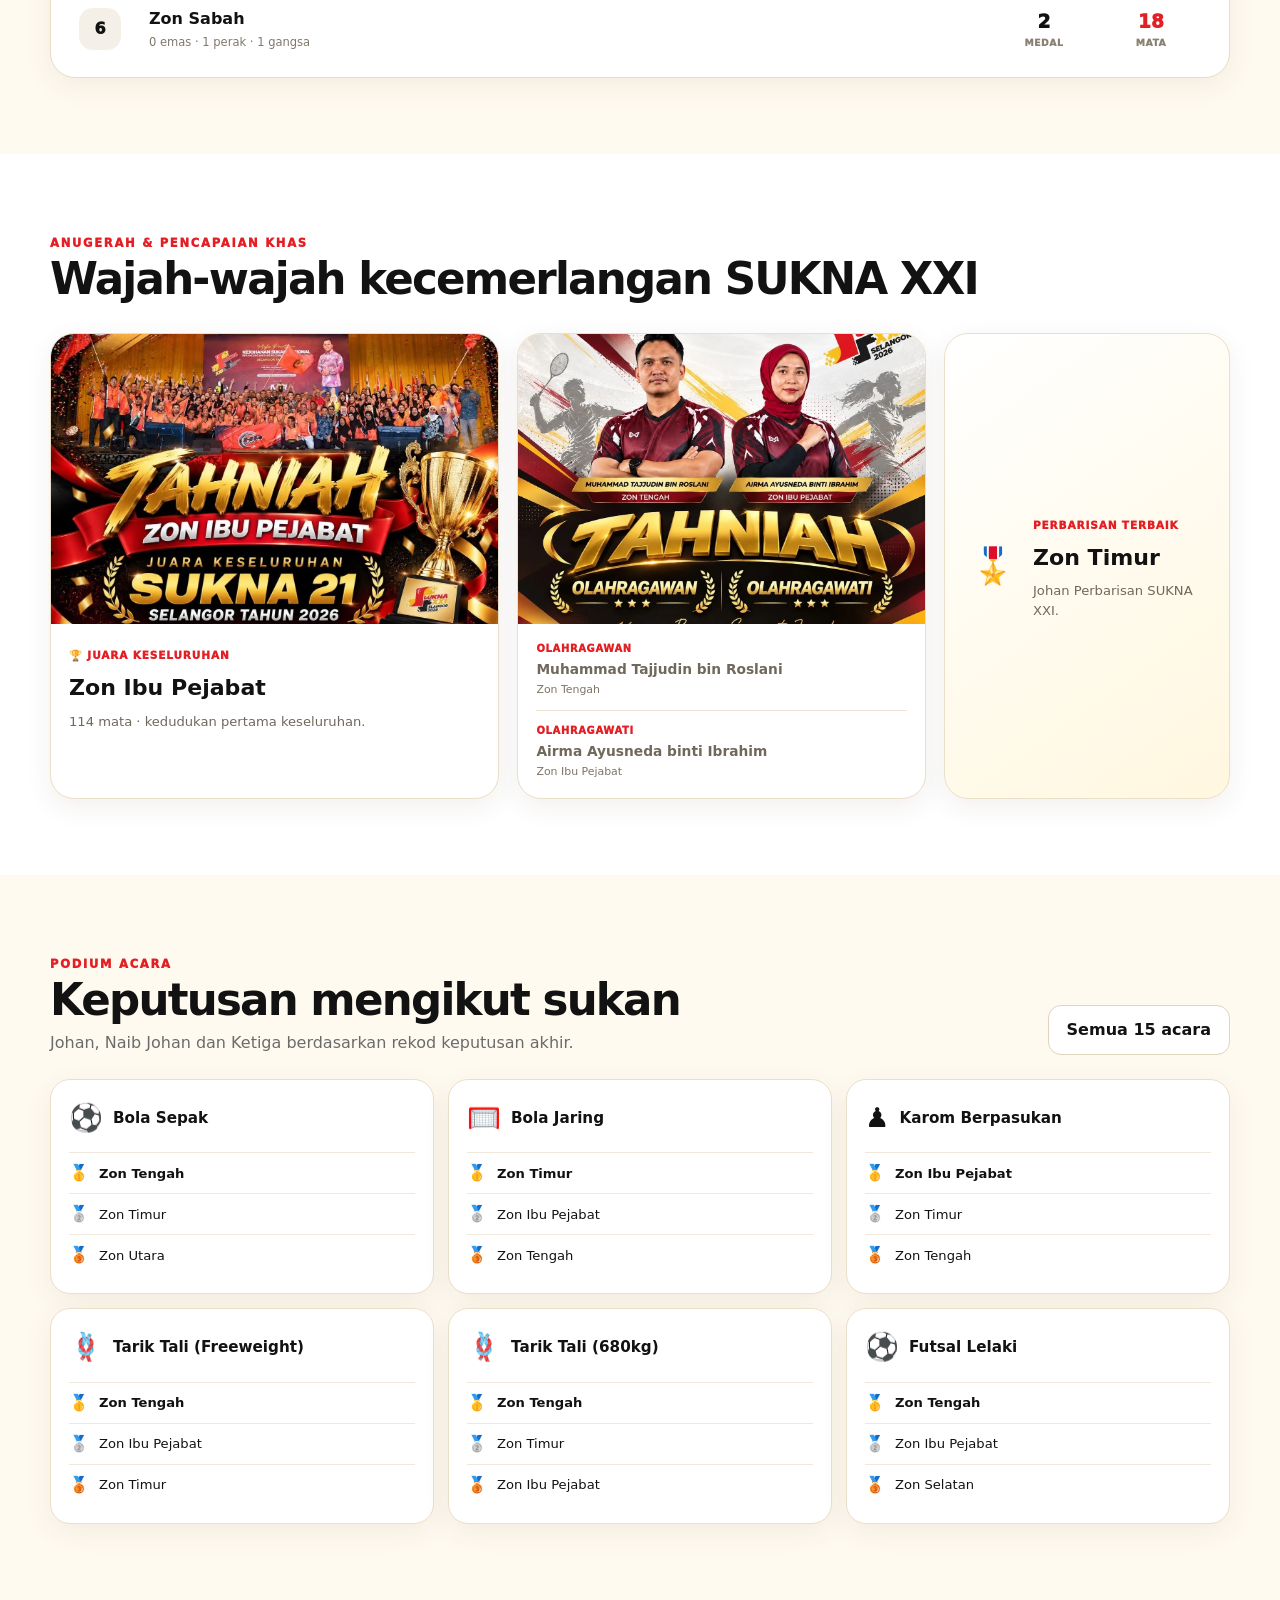
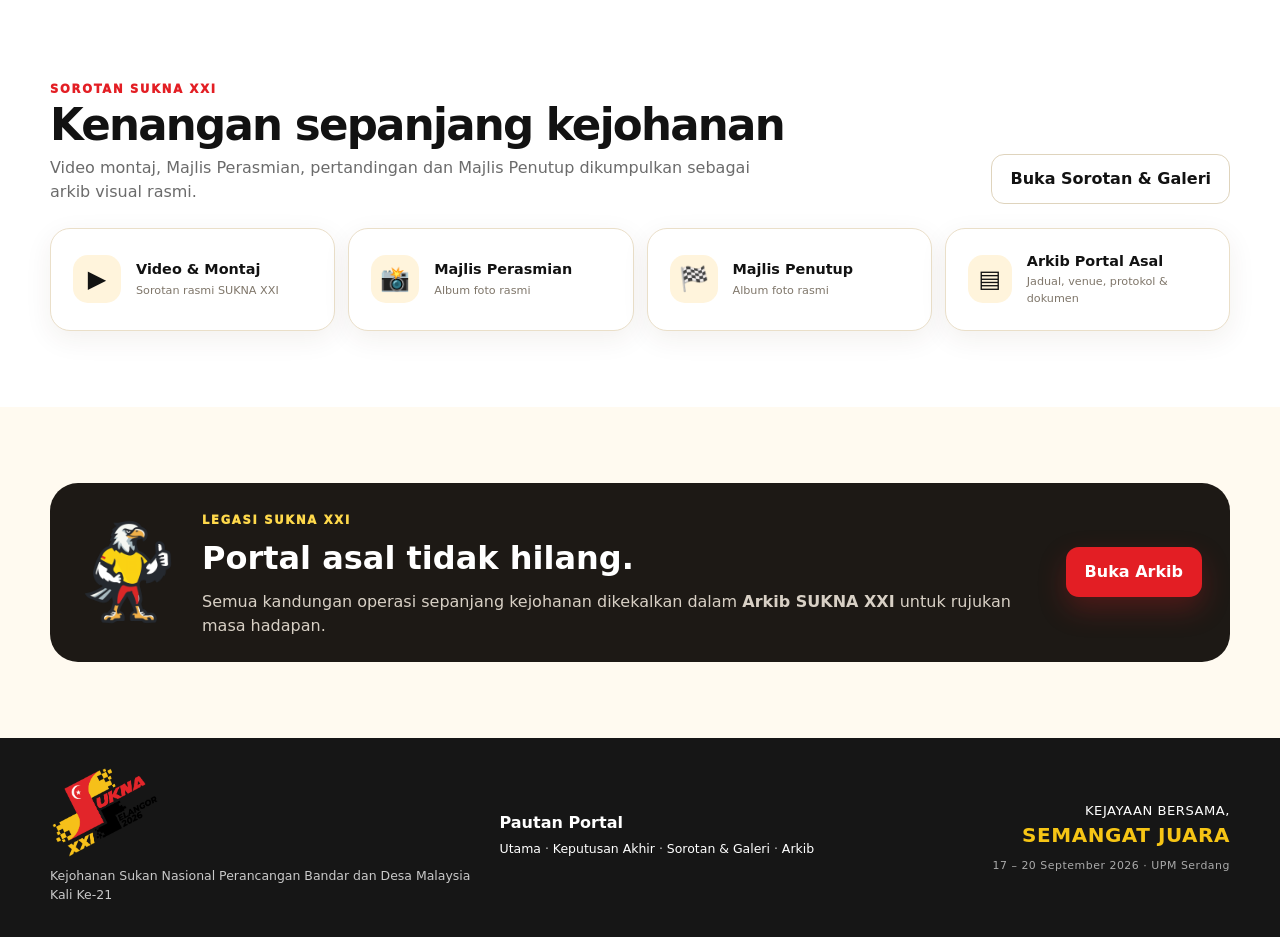
==== commit e8aa9689: "Add files via upload" ====
--- a/index.html
+++ b/index.html
@@ -1,387 +1,216 @@
 <!doctype html>
 <html lang="ms">
 <head>
-  <meta charset="utf-8" />
-  <meta name="viewport" content="width=device-width, initial-scale=1, viewport-fit=cover" />
-  <meta name="theme-color" content="#e31e24" />
-  <meta name="description" content="Portal Rasmi SUKNA XXI Selangor 2026 - jadual, lokasi, acara, penginapan, peraturan dan maklumat kecemasan." />
-  <title>Portal Utama SUKNA XXI Selangor 2026</title>
-  <link rel="manifest" href="manifest.webmanifest?v=20260919-medal-format-v35" />
-  <link rel="icon" href="assets/mascot.webp" type="image/webp" />
-  <link rel="stylesheet" href="css/style.css?v=20260919-medal-format-v35" />
+  <meta charset="utf-8">
+  <meta name="viewport" content="width=device-width, initial-scale=1, viewport-fit=cover">
+  <meta name="theme-color" content="#e31e24">
+  <meta name="description" content="SUKNA XXI Selangor 2026 — Portal Selepas Kejohanan">
+  <title>SUKNA XXI Selangor 2026 — Portal Selepas Kejohanan</title>
+  <link rel="manifest" href="manifest.webmanifest?v=20260923-postevent-v36">
+  <link rel="icon" href="assets/mascot.webp" type="image/webp">
+  <link rel="stylesheet" href="css/style.css?v=20260923-postevent-v36">
 </head>
-<body>
-  <a class="skip-link" href="#main">Langkau ke kandungan</a>
-
-  <header class="site-header" id="top">
-    <div class="brandbar">
-      <div class="container brandbar-inner">
-        <img src="assets/partners-strip.webp" alt="PLANMalaysia Selangor, Kita Selangor, UPM dan Akademi Sukan" class="partner-strip" />
-        <div class="brandbar-title"><span>Portal Utama</span><b>SUKNA XXI Selangor 2026</b></div>
-        <div class="header-tools">
-          <button class="icon-btn install" id="installBtn" hidden>Pasang</button>
+<body class="postevent-page">
+<a class="skip-link" href="#main">Langkau ke kandungan</a>
+<header class="site-header postevent-header" id="top">
+  <div class="brandbar">
+    <div class="container brandbar-inner">
+      <img src="assets/partners-strip.webp" alt="PLANMalaysia Selangor, Kita Selangor, UPM dan Akademi Sukan" class="partner-strip">
+      <div class="brandbar-title"><span>Portal Rasmi</span><b>SUKNA XXI Selangor 2026</b></div>
+      <div class="postevent-status">KEJOHANAN TELAH BERAKHIR</div>
+    </div>
+  </div>
+  
+<nav class="portal-tabs" aria-label="Navigasi portal selepas kejohanan">
+  <div class="container portal-tabs-inner">
+    <a class="active" href="index.html">UTAMA</a>
+    <a class="" href="results.html">KEPUTUSAN AKHIR</a>
+    <a class="" href="highlights.html">SOROTAN &amp; GALERI</a>
+    <a class="" href="archive.html">ARKIB SUKNA XXI</a>
+  </div>
+</nav>
+
+</header>
+<main id="main">
+
+<section class="post-hero">
+  <div class="post-hero-bg"></div>
+  <div class="container post-hero-grid">
+    <div class="post-hero-copy">
+      <span class="post-pill">17–20 SEPTEMBER 2026 · UPM SERDANG</span>
+      <h1>SUKNA <em>XXI</em><br><strong>Selangor 2026</strong></h1>
+      <p class="post-hero-lead">Kejohanan telah melabuhkan tirai. Portal ini kini menjadi rekod rasmi keputusan, anugerah, sorotan dan arkib SUKNA XXI.</p>
+      <div class="post-hero-actions">
+        <a class="btn primary" href="results.html">Keputusan Akhir <span>→</span></a>
+        <a class="btn secondary" href="highlights.html">Sorotan &amp; Galeri <span>›</span></a>
+      </div>
+    </div>
+    <div class="champion-visual">
+      <img src="assets/postevent/juara-keseluruhan.webp" alt="Juara Keseluruhan SUKNA XXI Selangor 2026 — Zon Ibu Pejabat">
+      <div class="champion-ribbon"><span>JUARA KESELURUHAN</span><b>ZON IBU PEJABAT</b></div>
+    </div>
+  </div>
+</section>
+
+<section class="post-stats-band">
+  <div class="container post-stats-grid">
+    <article><b>648</b><span>Peserta</span></article>
+    <article><b>6</b><span>Kontinjen</span></article>
+    <article><b>15</b><span>Acara Sukan</span></article>
+    <article><b>396</b><span>Jumlah Mata</span></article>
+  </div>
+</section>
+
+<section class="section final-ranking-section">
+  <div class="container">
+    <div class="section-head">
+      <div><span class="kicker">KEPUTUSAN RASMI</span><h2>Kedudukan Akhir Keseluruhan</h2><p>Ranking akhir berdasarkan jumlah mata rasmi kejohanan.</p></div>
+      <a class="btn outline" href="results.html">Lihat keputusan penuh</a>
+    </div>
+    <div class="final-rank-board">
+      <div class="final-rank-row rank-1">
+      <span class="final-rank-no">1</span>
+      <div class="final-rank-team"><b>Zon Ibu Pejabat</b><small>5 emas · 5 perak · 3 gangsa</small></div>
+      <span class="final-rank-medals">15<small>medal</small></span>
+      <span class="final-rank-points">114<small>mata</small></span>
+    </div>
+<div class="final-rank-row rank-2">
+      <span class="final-rank-no">2</span>
+      <div class="final-rank-team"><b>Zon Timur</b><small>4 emas · 5 perak · 1 gangsa</small></div>
+      <span class="final-rank-medals">10<small>medal</small></span>
+      <span class="final-rank-points">97<small>mata</small></span>
+    </div>
+<div class="final-rank-row rank-3">
+      <span class="final-rank-no">3</span>
+      <div class="final-rank-team"><b>Zon Tengah</b><small>4 emas · 1 perak · 3 gangsa</small></div>
+      <span class="final-rank-medals">15<small>medal</small></span>
+      <span class="final-rank-points">75<small>mata</small></span>
+    </div>
+<div class="final-rank-row rank-4">
+      <span class="final-rank-no">4</span>
+      <div class="final-rank-team"><b>Zon Selatan</b><small>1 emas · 2 perak · 4 gangsa</small></div>
+      <span class="final-rank-medals">7<small>medal</small></span>
+      <span class="final-rank-points">52<small>mata</small></span>
+    </div>
+<div class="final-rank-row rank-5">
+      <span class="final-rank-no">5</span>
+      <div class="final-rank-team"><b>Zon Utara</b><small>1 emas · 1 perak · 3 gangsa</small></div>
+      <span class="final-rank-medals">5<small>medal</small></span>
+      <span class="final-rank-points">40<small>mata</small></span>
+    </div>
+<div class="final-rank-row rank-6">
+      <span class="final-rank-no">6</span>
+      <div class="final-rank-team"><b>Zon Sabah</b><small>0 emas · 1 perak · 1 gangsa</small></div>
+      <span class="final-rank-medals">2<small>medal</small></span>
+      <span class="final-rank-points">18<small>mata</small></span>
+    </div>
+    </div>
+  </div>
+</section>
+
+<section class="section alt special-awards-section">
+  <div class="container">
+    <div class="section-head"><div><span class="kicker">ANUGERAH &amp; PENCAPAIAN KHAS</span><h2>Wajah-wajah kecemerlangan SUKNA XXI</h2></div></div>
+    <div class="award-layout">
+      <article class="award-feature champion-card">
+        <img src="assets/postevent/juara-keseluruhan.webp" alt="Juara Keseluruhan Zon Ibu Pejabat">
+        <div><span>🏆 JUARA KESELURUHAN</span><h3>Zon Ibu Pejabat</h3><p>114 mata · kedudukan pertama keseluruhan.</p></div>
+      </article>
+      <article class="award-feature athlete-card">
+        <img src="assets/postevent/olahragawan-olahragawati.webp" alt="Olahragawan dan Olahragawati SUKNA XXI">
+        <div class="athlete-names">
+          <p><span>OLahragawan</span><b>Muhammad Tajjudin bin Roslani</b><small>Zon Tengah</small></p>
+          <p><span>OLahragawati</span><b>Airma Ayusneda binti Ibrahim</b><small>Zon Ibu Pejabat</small></p>
         </div>
-      </div>
-    </div>
-
-    <nav class="main-nav" aria-label="Navigasi utama">
-      <div class="container nav-inner">
-        <a class="home-pill" href="#utama" aria-label="Utama">⌂ <span>Home</span></a>
-        <button class="menu-btn" id="menuBtn" aria-expanded="false" aria-controls="mainNav">☰</button>
-        <div class="nav-links" id="mainNav">
-          <a href="#info">Info Kejohanan</a>
-          <a href="#jadual">Jadual</a>
-          <a href="#pingat">Pingat</a>
-          <a href="#lokasi">Venue</a>
-          <a href="#penginapan">Penginapan</a>
-          <a href="#galeri">Galeri</a>
-          <a href="#penaja">Penaja</a>
-          <a href="#muat-turun">Muat Turun</a>
-          <a href="#kecemasan">Hubungi</a>
-        </div>
-      </div>
-    </nav>
-  </header>
-
-  <main id="main">
-    <section class="hero" id="utama">
-      <div class="hero-art hero-art-left" aria-hidden="true"></div>
-      <div class="hero-art hero-art-right" aria-hidden="true"></div>
-      <div class="container hero-layout">
-        <div class="hero-copy">
-          <span class="portal-label">PORTAL UTAMA</span>
-          <h1><span>SUKNA</span> <em>XXI</em><br><strong>Selangor <i>2026</i></strong></h1>
-          <p class="tagline">Kejayaan Bersama, Semangat Juara</p>
-          <div class="hero-rule"></div>
-          <div class="event-meta">
-            <div><span class="meta-icon">▣</span><b>17 – 20 September 2026</b></div>
-            <div><span class="meta-icon">●</span><b>UPM, Serdang</b></div>
-          </div>
-          <div class="hero-actions">
-            <a class="btn primary" href="#info">Maklumat Lanjut <span>→</span></a>
-            <a class="btn secondary" href="#jadual">Lihat Jadual <span>›</span></a>
-          </div>
-        </div>
-
-        <div class="mascot-stage">
-          <div class="slash slash-a"></div>
-          <div class="slash slash-b"></div>
-          <img class="mascot" src="assets/mascot.webp" alt="Maskot Helang Putih SUKNA XXI Selangor 2026" />
-          <div class="hand-note">Sukan<br>Menyatukan<br>Kita!</div>
-        </div>
-
-        <div class="hero-right">
-          <img class="hero-logo" src="assets/sukna-logo.webp" alt="Logo SUKNA Selangor 2026" />
-          <div class="countdown-card">
-            <p id="eventStatus">Menuju SUKNA XXI Selangor 2026</p>
-            <div class="countdown" id="countdown">
-              <div><b id="cdDays">00</b><span>Hari</span></div>
-              <div><b id="cdHours">00</b><span>Jam</span></div>
-              <div><b id="cdMinutes">00</b><span>Minit</span></div>
-              <div><b id="cdSeconds">00</b><span>Saat</span></div>
-            </div>
-            <blockquote>“Lebih daripada sukan, membina semangat kebersamaan.”</blockquote>
-          </div>
-        </div>
-      </div>
-    </section>
-
-    <section class="home-dashboard" id="info">
-      <div class="container">
-        <div class="stats-strip">
-          <article><span class="stat-icon red">●●●</span><div><b>648</b><small>Peserta</small></div></article>
-          <article><span class="stat-icon yellow">♟</span><div><b>6</b><small>Kontinjen</small></div></article>
-          <article><span class="stat-icon red">▥</span><div><b>20</b><small>Pejabat</small></div></article>
-          <p>“Sukan memperkukuh ukhuwah, merancakkan kecemerlangan.”</p>
-        </div>
-
-        <div class="dashboard-title"><span></span><h2>Sukan Yang Dipertandingkan</h2><a href="#sukan">Lihat Semua Sukan →</a></div>
-        <div class="sport-shortcuts">
-          <a href="#sukan"><span>⚽</span><b>Bola Sepak</b></a>
-          <a href="#sukan"><span>🥅</span><b>Bola Jaring</b></a>
-          <a href="#sukan"><span>⚽</span><b>Futsal</b></a>
-          <a href="#sukan"><span>🏐</span><b>Bola Tampar</b></a>
-          <a href="#sukan"><span>🏸</span><b>Badminton</b></a>
-          <a href="#sukan"><span>🏓</span><b>Ping Pong</b></a>
-          <a href="#sukan"><span>🎯</span><b>Dart</b></a>
-          <a href="#sukan"><span>♟</span><b>Karom</b></a>
-          <a href="#sukan"><span><img class="inline-sport-icon" src="assets/icons/sepak-takraw.svg" alt="" aria-hidden="true"></span><b>Sepak Takraw</b></a>
-          <a href="#sukan"><span>🎳</span><b>Boling</b></a>
-          <a href="#sukan"><span>🪢</span><b>Tarik Tali</b></a>
-          <a href="#sukan"><span>🏃</span><b>Olahraga</b></a>
-        </div>
-
-        <div class="feature-grid">
-          <article class="feature-card schedule-preview">
-            <div class="feature-head"><h3>▣ Jadual Kejohanan</h3><a href="#jadual">Lihat Semua →</a></div>
-            <div class="schedule-list">
-              <a href="#jadual"><time><b>16</b><span>SEP</span></time><div><b>Pendaftaran Penginapan</b><small>Kolej 14 & Kolej Pendeta Za'aba</small></div><em>12.00 tgh - 5.00 ptg</em></a>
-              <a href="#jadual"><time><b>17</b><span>SEP</span></time><div><b>Pendaftaran, Taklimat & Perasmian</b><small>UPM · Majlis Perasmian di Stadium UPM</small></div><em>8.00 pg - 11.00 mlm</em></a>
-              <a href="#jadual"><time><b>18</b><span>SEP</span></time><div><b>Pertandingan & Penyampaian Medal</b><small>Futsal, Tarik Tali, Bola Sepak, Bola Jaring, Karom & Tenpin Bowling</small></div><em>6.00 pg - 11.00 mlm</em></a>
-              <a href="#jadual"><time><b>19</b><span>SEP</span></time><div><b>Pertandingan, Final & Medal</b><small>Ping Pong, Badminton, Dart, Bola Sepak, Bola Tampar & Olahraga</small></div><em>6.00 pg - 10.30 mlm</em></a>
-              <a href="#jadual"><time><b>20</b><span>SEP</span></time><div><b>Final, Medal & Majlis Penutup</b><small>Final sukan · Dewan Besar UPM</small></div><em>6.00 pg - 11.00 mlm</em></a>
-              <a href="#jadual"><time><b>21</b><span>SEP</span></time><div><b>Daftar Keluar Penginapan</b><small>Kolej Penginapan UPM</small></div><em>8.00 pg - 12.00 tgh</em></a>
-            </div>
-          </article>
-
-          <article class="feature-card visual-card venue-feature">
-            <div class="feature-head"><h3>● Venue Utama</h3><a href="#lokasi">Lihat Semua →</a></div>
-            <a class="visual-link" href="#lokasi">
-              <img src="assets/ui/stadium-page.webp" alt="Stadium Kompleks Sukan UPM" />
-              <div><b>Universiti Putra Malaysia (UPM)</b><span>Serdang, Selangor</span></div>
-            </a>
-          </article>
-
-          <article class="feature-card visual-card stay-feature">
-            <div class="feature-head"><h3>▰ Penginapan</h3><a href="#penginapan">Lihat Semua →</a></div>
-            <a class="visual-link" href="#penginapan">
-              <img src="assets/ui/accom-page.webp" alt="Kemudahan penginapan SUKNA XXI" />
-              <div><b>Penginapan Peserta UPM</b><span>Kolej 14 & Kolej Pendeta Za'aba</span></div>
-            </a>
-            <ul class="feature-bullets"><li>Berhampiran venue</li><li>284 bilik</li><li>Dalam kampus</li></ul>
-          </article>
-        </div>
-      </div>
-    </section>
-
-    <section class="alert-band">
-      <div class="container alert-inner">
-        <div><span>!</span><p><b>Tiada shuttle bus di dalam kampus.</b><small>Peserta diminta merancang pergerakan sendiri antara penginapan dan venue.</small></p></div>
-        <a href="assets/official/jarak-fasiliti.webp" target="_blank" rel="noopener">Semak Jarak Venue →</a>
-      </div>
-    </section>
-
-    <section class="section stats-section">
-      <div class="container">
-        <div class="section-head compact"><div><span class="kicker">PENYERTAAN</span><h2>Kontinjen SUKNA XXI</h2><p>Jumlah penyertaan mengikut zon seperti dalam dokumen rasmi kejohanan.</p></div></div>
-        <div class="participant-card">
-          <div class="participant-summary"><h3>Penyertaan Mengikut Kontinjen</h3><p><b>407 lelaki</b> · <b>241 wanita</b></p></div>
-          <div id="zoneBars" class="zone-bars" aria-label="Penyertaan mengikut kontinjen"></div>
-        </div>
-      </div>
-    </section>
-
-    <section class="section medals-section" id="pingat">
-      <div class="container">
-        <div class="section-head">
-          <div>
-            <span class="kicker">KEDUDUKAN SEMASA</span>
-            <h2>Kutipan Pingat Keseluruhan</h2>
-            <p>Kedudukan kontinjen mengikut kedudukan rasmi, jumlah medal dan jumlah mata yang dikemas kini oleh urus setia.</p>
-          </div>
-          <div class="medal-tools">
-            <button class="medal-refresh-btn" id="medalRefreshBtn" type="button">↻ Kemaskini</button>
-          </div>
-        </div>
-
-        <div class="medal-summary" id="medalSummary" aria-label="Ringkasan kutipan pingat dan mata">
-          <article class="medal-summary-card gold"><span class="medal-icon">●</span><div><small>Emas</small><b id="medalGoldTotal">0</b></div></article>
-          <article class="medal-summary-card silver"><span class="medal-icon">●</span><div><small>Perak</small><b id="medalSilverTotal">0</b></div></article>
-          <article class="medal-summary-card bronze"><span class="medal-icon">●</span><div><small>Gangsa</small><b id="medalBronzeTotal">0</b></div></article>
-          <article class="medal-summary-card total"><span class="medal-icon">★</span><div><small>Jumlah Medal</small><b id="medalGrandTotal">0</b></div></article>
-          <article class="medal-summary-card points"><span class="medal-icon">◆</span><div><small>Jumlah Mata</small><b id="medalPointsTotal">0</b></div></article>
-        </div>
-
-        <div class="medal-board">
-          <div class="medal-board-head">
-            <div><b>Kedudukan Kontinjen</b><span>Susunan akan berubah secara automatik apabila kutipan pingat dikemas kini.</span></div>
-            <div class="medal-board-meta"><small id="medalUpdatedAt">Kemas kini automatik setiap 15 saat</small></div>
-          </div>
-          <div class="medal-table-head" aria-hidden="true">
-            <span>Ked.</span><span>Kontinjen</span><span>Emas</span><span>Perak</span><span>Gangsa</span><span>Medal</span><span>Mata</span>
-          </div>
-          <div class="medal-standings" id="medalStandings"></div>
-        </div>
-      </div>
-    </section>
-
-    <section class="section alt" id="jadual">
-      <div class="container">
-        <div class="section-head">
-          <div><span class="kicker">ATURCARA PENUH</span><h2>16 - 21 September 2026</h2><p>Jadual portal telah diselaraskan dengan Aturcara Penuh SUKNA Ke-21, termasuk pendaftaran, makan, rehearsal, pertandingan, final dan majlis rasmi.</p></div>
-        </div>
-        <div class="day-tabs" id="dayTabs" role="tablist"></div>
-        <div class="day-content" id="dayContent"></div>
-        <p class="schedule-note"><b>Nota:</b> Sebarang perubahan masa akan dimaklumkan oleh pihak urus setia dari masa ke semasa.</p>
-        <div class="official-grid mini-gallery">
-          <a class="official-card" href="assets/official/jadual-acara.webp" target="_blank" rel="noopener"><img src="assets/official/jadual-acara.webp" alt="Jadual acara rasmi SUKNA21"><span>Jadual Acara Visual</span></a>
-          <a class="official-card" href="assets/official/tarikh-penting.webp" target="_blank" rel="noopener"><img src="assets/official/tarikh-penting.webp" alt="Tarikh-tarikh penting SUKNA21"><span>Tarikh Penting</span></a>
-          <a class="official-card" href="assets/official/majlis-perasmian.webp" target="_blank" rel="noopener"><img src="assets/official/majlis-perasmian.webp" alt="Atur cara dan poster Majlis Perasmian SUKNA21"><span>Majlis Perasmian</span></a>
-          <a class="official-card" href="assets/official/majlis-penutupan.webp" target="_blank" rel="noopener"><img src="assets/official/majlis-penutupan.webp" alt="Atur cara dan poster Majlis Penutupan SUKNA21"><span>Majlis Penutupan</span></a>
-        </div>
-      </div>
-    </section>
-
-    <section class="section" id="sukan">
-      <div class="container">
-        <div class="section-head">
-          <div><span class="kicker">ACARA DIPERTANDINGKAN</span><h2>Info acara & format pertandingan</h2><p>Klik acara untuk format ringkas, bilangan pemain dan venue.</p></div>
-          <div class="search-box"><span>⌕</span><input id="sportSearch" type="search" placeholder="Cari acara..." aria-label="Cari acara sukan"></div>
-        </div>
-        <div class="sports-grid" id="sportsGrid"></div>
-      </div>
-    </section>
-
-    <section class="section alt" id="lokasi">
-      <div class="container">
-        <div class="section-head">
-          <div><span class="kicker">PELAN LOKASI</span><h2>Venue utama SUKNA XXI</h2><p>Tekan “Arah” untuk membuka carian lokasi terus di Google Maps.</p></div>
-          <a class="btn outline" href="assets/official/pelan-lokasi.webp" target="_blank" rel="noopener">Pelan Rasmi</a>
-        </div>
-        <div class="location-layout">
-          <div class="venue-list" id="venueList"></div>
-          <a class="map-preview" href="assets/official/pelan-lokasi.webp" target="_blank" rel="noopener"><img src="assets/official/pelan-lokasi.webp" alt="Pelan lokasi SUKNA XXI di UPM"><span>Lihat pelan lokasi penuh</span></a>
-        </div>
-        <div class="travel-note"><b>Pergerakan dalam kampus</b><p>Rujuk jarak antara Akademi Sukan, kolej penginapan, Dewan Besar dan venue lain. Tiada shuttle bus disediakan di dalam kampus.</p><a href="assets/official/jarak-fasiliti.webp" target="_blank" rel="noopener">Buka carta jarak →</a></div>
-      </div>
-    </section>
-
-    <section class="section" id="penginapan">
-      <div class="container">
-        <div class="section-head"><div><span class="kicker">PENGINAPAN PESERTA</span><h2>284 bilik disediakan</h2><p>Penginapan lelaki dan wanita ditempatkan di kolej berasingan di UPM.</p></div></div>
-        <div class="accommodation-grid">
-          <a class="accom-card male" href="https://www.google.com/maps/search/?api=1&query=2.993288,101.716123" target="_blank" rel="noopener" aria-label="Buka Google Maps Kolej 14 UPM"><span>♂</span><div><h3>Kolej 14</h3><p>Peserta lelaki</p><b>143 bilik</b></div><em class="accom-map-link">Map ↗</em></a>
-          <a class="accom-card female" href="https://www.google.com/maps/search/?api=1&query=2.9916080474252276,101.70679692588335" target="_blank" rel="noopener" aria-label="Buka Google Maps Kolej Pendeta Za'aba UPM"><span>♀</span><div><h3>Kolej Pendeta Za'aba</h3><p>Peserta wanita</p><b>141 bilik</b></div><em class="accom-map-link">Map ↗</em></a>
-          <a class="accom-card guest" href="https://maps.app.goo.gl/pafAZZ672b9GiRAd6" target="_blank" rel="noopener" aria-label="Buka Google Maps Rumah Tamu UPM"><span>⌂</span><div><h3>Rumah Tamu UPM</h3><p>Type A: 5 unit · RM85/malam</p><p>Type B: 4 unit · RM145/malam</p></div><em class="accom-map-link">Map ↗</em></a>
-        </div>
-        <div class="rule-highlight">
-          <img src="assets/official/peraturan-penginapan.webp" alt="Peraturan UPM untuk penginapan SUKNA21">
-          <div><span class="kicker">PERATURAN KOLEJ</span><h3>Jaga bilik, kemudahan & disiplin</h3><ul><li>Dilarang dadah/ketum, merokok atau vape.</li><li>Dilarang memasuki blok berlainan jantina.</li><li>Dilarang memasak, menukar bilik atau mengubah susun atur perabot.</li><li>Pastikan bilik bersih dan suis elektrik ditutup ketika keluar.</li><li>Selepas 12.00 malam perlu kebenaran Pengetua/Felo.</li></ul><p class="warning-text">Kegagalan mematuhi peraturan boleh menyebabkan deposit tidak dikembalikan.</p><a class="btn outline" href="assets/official/peraturan-penginapan.webp" target="_blank" rel="noopener">Lihat 24 Peraturan</a></div>
-        </div>
-      </div>
-    </section>
-
-    <section class="section alt" id="peraturan">
-      <div class="container">
-        <div class="section-head"><div><span class="kicker">PERATURAN AM</span><h2>Ringkasan penyertaan & pemarkahan</h2><p>Untuk keputusan rasmi atau bantahan, rujuk syarat penuh kejohanan.</p></div><a class="btn outline" href="assets/official/peraturan-am.webp" target="_blank" rel="noopener">Rujuk Peraturan Rasmi</a></div>
-        <div class="rules-grid">
-          <div class="rule-card"><span>👤</span><h3>Kategori Veteran</h3><p>Lelaki: <b>40 tahun</b><br>Wanita: <b>35 tahun</b></p></div>
-          <div class="rule-card"><span>🪪</span><h3>Kategori Pegawai</h3><p>Pegawai <b>Gred 9 (41) dan ke atas</b>.</p></div>
-          <div class="rule-card"><span>🎯</span><h3>Had Penyertaan</h3><p>Setiap peserta: <b>2 acara sukan + 1 kategori olahraga</b>.</p></div>
-          <div class="rule-card"><span>🥇</span><h3>Mata Pingat</h3><p>Emas 12 · Perak 8 · Gangsa 4 · Penyertaan 1.</p></div>
-          <div class="rule-card"><span>⚖️</span><h3>Disiplin</h3><p>Pelanggaran disiplin / salah laku: <b>RM200</b>.</p></div>
-          <div class="rule-card"><span>📄</span><h3>Yuran Bantahan</h3><p><b>RM1,500</b> mengikut ketetapan dokumen rasmi.</p></div>
-        </div>
-      </div>
-    </section>
-
-    <section class="section" id="galeri">
-      <div class="container">
-        <div class="section-head"><div><span class="kicker">GALERI & PROTOKOL</span><h2>Rujukan operasi majlis</h2><p>Susun atur, perbarisan, tempat duduk VVIP/VIP dan laluan ketibaan.</p></div></div>
-        <div class="ceremony-grid">
-          <div class="ceremony-card opening"><div class="ceremony-top"><span>17 SEP</span><div><h3>Majlis Perasmian SUKNA-21</h3><p>Stadium UPM</p></div></div><ol><li>8.00 malam - 11.00 malam</li><li>Rehearsal majlis perasmian & perbarisan: 4.30 petang</li><li>Makan malam: 6.00 petang - 8.00 malam di Khemah Makan, Perkarangan Akademi Sukan UPM</li></ol><b>Dress code: Pakaian Kontinjen Masing-Masing</b></div>
-          <div class="ceremony-card closing"><div class="ceremony-top"><span>20 SEP</span><div><h3>Majlis Makan Malam & Penutup SUKNA-21 Tahun 2026</h3><p>Dewan Besar UPM</p></div></div><ol><li>Rehearsal penuh: 11.00 pagi</li><li>Majlis makan malam & penutup: 8.00 malam - 11.00 malam</li></ol><b>Dress code: Baju Batik</b></div>
-        </div>
-        <div class="section-subhead"><h3>Pelan operasi & protokol</h3><p>Klik imej untuk paparan penuh.</p></div>
-        <div class="protocol-gallery" id="protocolGallery"></div>
-      </div>
-    </section>
-
-    <section class="section sponsors-section" id="penaja">
-      <div class="container">
-        <div class="section-head sponsors-head">
-          <div>
-            <span class="kicker">RAKAN PENAJA SUKNA XXI</span>
-            <h2>Sekalung Penghargaan <span class="gold-line">Kepada Rakan Penaja</span></h2>
-            <p>Sokongan strategik rakan penaja menjayakan SUKNA XXI Selangor 2026.</p>
-          </div>
-        </div>
-        <div class="sponsor-showcase-intro">
-          <div class="sponsor-glow-badge">OFFICIAL PARTNERS</div>
-          <p>Logo penaja rasmi dipaparkan mengikut kategori tajaan untuk memberi penghargaan yang lebih eksklusif dan menyerlah.</p>
-        </div>
-        <div class="sponsor-stack sponsor-wow-stack">
-          <article class="sponsor-tier platinum-tier">
-            <div class="tier-heading">
-              <div class="tier-label">Platinum Sponsor</div>
-              <small>Kategori utama penaja strategik SUKNA XXI</small>
-            </div>
-            <div class="sponsor-grid sponsor-grid-platinum">
-              <div class="sponsor-chip"><img src="assets/sponsors/logos/platinum/mbi.webp" alt="MBI"></div>
-              <div class="sponsor-chip"><img class="sponsor-logo-kusel" src="assets/sponsors/logos/platinum/kusel.webp" alt="KUSEL"></div>
-              <div class="sponsor-chip"><img src="assets/sponsors/logos/platinum/sd-guthrie.webp" alt="SD Guthrie"></div>
-              <div class="sponsor-chip"><img src="assets/sponsors/logos/platinum/ytsb.webp" alt="YTSB"></div>
-            </div>
-          </article>
-          <article class="sponsor-tier gold-tier">
-            <div class="tier-heading">
-              <div class="tier-label">Gold Sponsor</div>
-              <small>Rakan penaja premium yang menguatkan penganjuran kejohanan</small>
-            </div>
-            <div class="sponsor-grid sponsor-grid-gold">
-              <div class="sponsor-chip"><img src="assets/sponsors/logos/gold/kdeb.webp" alt="KDEB Waste Management"></div>
-              <div class="sponsor-chip"><img src="assets/sponsors/logos/gold/scientex-bestari-jaya.webp" alt="Scientex Bestari Jaya"></div>
-              <div class="sponsor-chip"><img src="assets/sponsors/logos/gold/sime-darby-property.webp" alt="Sime Darby Property"></div>
-              <div class="sponsor-chip"><img src="assets/sponsors/logos/gold/alam-rancang.webp" alt="Alam Rancang Sdn Bhd"></div>
-              <div class="sponsor-chip"><img src="assets/sponsors/logos/gold/landasan-lumayan.webp" alt="Landasan Lumayan"></div>
-              <div class="sponsor-chip"><img src="assets/sponsors/logos/gold/avaland.webp" alt="Avaland"></div>
-            </div>
-          </article>
-          <article class="sponsor-tier silver-tier">
-            <div class="tier-heading">
-              <div class="tier-label">Silver Sponsor</div>
-              <small>Penaja sokongan yang bersama menjayakan SUKNA XXI</small>
-            </div>
-            <div class="sponsor-grid sponsor-grid-silver">
-              <div class="sponsor-chip"><img src="assets/sponsors/logos/silver/cyberview.webp" alt="Cyberview"></div>
-              <div class="sponsor-chip"><img src="assets/sponsors/logos/silver/pnsb.webp" alt="PNSB"></div>
-              <div class="sponsor-chip"><img src="assets/sponsors/logos/silver/worldwide-holdings.webp" alt="Worldwide Holdings"></div>
-              <div class="sponsor-chip"><img class="sponsor-logo-uem" src="assets/sponsors/logos/silver/uem-sunrise.webp" alt="UEM Sunrise"></div>
-              <div class="sponsor-chip"><img src="assets/sponsors/logos/silver/osk-property.webp" alt="OSK Property"></div>
-              <div class="sponsor-chip"><img class="sponsor-logo-gatorade" src="assets/sponsors/logos/silver/gatorade.webp" alt="Gatorade"></div>
-            </div>
-          </article>
-        </div>
-      </div>
-    </section>
-
-    <section class="section emergency-section" id="kecemasan">
-      <div class="container">
-        <div class="section-head light"><div><span class="kicker">INFO KECEMASAN</span><h2>Simpan nombor ini</h2><p>Jarak dalam dokumen rasmi dikira dari Akademi Sukan UPM.</p></div><a class="emergency-999" href="tel:999"><span>999</span><small>Talian Kecemasan</small></a></div>
-        <div class="emergency-grid" id="emergencyGrid"></div>
-      </div>
-    </section>
-
-    <section class="section resources-section" id="muat-turun">
-      <div class="container">
-        <div class="section-head"><div><span class="kicker">PAUTAN PENTING</span><h2>Akses maklumat, atur cara & aplikasi SUKNA XXI</h2></div></div>
-        <div class="resource-grid">
-          <a href="assets/official/pelan-lokasi.webp" target="_blank" rel="noopener"><span>🗺️</span><div><b>Pelan Lokasi</b><small>Venue & aktiviti</small></div></a>
-          <a href="assets/official/jadual-acara.webp" target="_blank" rel="noopener"><span>🗓️</span><div><b>Jadual Acara Visual</b><small>Ringkasan slot pertandingan</small></div></a>
-          <a href="assets/official/tarikh-penting.webp" target="_blank" rel="noopener"><span>📌</span><div><b>Tarikh Penting</b><small>Milestone & acara utama</small></div></a>
-          <a href="assets/official/majlis-perasmian.webp" target="_blank" rel="noopener"><span>🎤</span><div><b>Majlis Perasmian</b><small>Poster & atur cara rasmi</small></div></a>
-          <a href="assets/official/majlis-penutupan.webp" target="_blank" rel="noopener"><span>🏁</span><div><b>Majlis Penutupan</b><small>Poster & atur cara rasmi</small></div></a>
-          <a href="https://sukna21.github.io/lucky-draw/" target="_blank" rel="noopener"><span>🎁</span><div><b>Cabutan Bertuah</b><small>Aplikasi SUKNA XXI</small></div></a>
-          <a href="#top"><span>⬆️</span><div><b>Kembali ke atas</b><small>Portal utama</small></div></a>
-        </div>
-      </div>
-    </section>
-  </main>
-
-  <footer class="site-footer">
-    <div class="emergency-footer">
-      <div class="container emergency-footer-inner">
-        <div><b>☎ Talian Kecemasan</b><small>Untuk bantuan segera sepanjang kejohanan</small></div>
-        <a href="tel:03-89482222"><span>Polis Serdang</span><b>03-8948 2222</b></a>
-        <a href="tel:03-89475555"><span>Hospital Serdang</span><b>03-8947 5555</b></a>
-        <a href="tel:999" class="footer-999"><span>Kecemasan</span><b>999</b></a>
-      </div>
-    </div>
-    <div class="footer-main">
-      <div class="container footer-grid">
-        <div><img src="assets/sukna-logo.webp" alt="Logo SUKNA XXI"><p>Kejohanan Sukan Nasional Perancangan Bandar dan Desa Malaysia Kali Ke-21</p></div>
-        <div><b>Pautan Pantas</b><p><a href="#utama">Home</a> · <a href="#jadual">Jadual</a> · <a href="#pingat">Pingat</a> · <a href="#lokasi">Venue</a> · <a href="#penginapan">Penginapan</a> · <a href="#penaja">Penaja</a> · <a href="#muat-turun">Muat Turun</a></p></div>
-        <div class="footer-tag">KEJAYAAN BERSAMA,<br><b>SEMANGAT JUARA</b><small>17 – 20 September 2026 · UPM Serdang</small></div>
-      </div>
-    </div>
-  </footer>
-
-  <div class="modal" id="sportModal" aria-hidden="true" role="dialog" aria-modal="true" aria-labelledby="modalTitle">
-    <div class="modal-backdrop" data-close-modal></div>
-    <div class="modal-panel"><button class="modal-close" data-close-modal aria-label="Tutup">×</button><div id="modalBody"></div></div>
-  </div>
-
-  <script src="js/data.js?v=20260919-medal-format-v35"></script>
-  <script src="js/app.js?v=20260919-medal-format-v35"></script>
+      </article>
+      <article class="award-simple">
+        <span class="award-simple-icon">🎖️</span>
+        <div><small>PERBARISAN TERBAIK</small><h3>Zon Timur</h3><p>Johan Perbarisan SUKNA XXI.</p></div>
+      </article>
+    </div>
+  </div>
+</section>
+
+<section class="section result-preview-section">
+  <div class="container">
+    <div class="section-head">
+      <div><span class="kicker">PODIUM ACARA</span><h2>Keputusan mengikut sukan</h2><p>Johan, Naib Johan dan Ketiga berdasarkan rekod keputusan akhir.</p></div>
+      <a class="btn outline" href="results.html#sukan">Semua 15 acara</a>
+    </div>
+    <div class="result-mini-grid"><article class="result-mini-card">
+      <div class="result-mini-top"><span>⚽</span><h3>Bola Sepak</h3></div>
+      <div class="podium-line"><i>🥇</i><b>Zon Tengah</b></div>
+      <div class="podium-line"><i>🥈</i><span>Zon Timur</span></div>
+      <div class="podium-line"><i>🥉</i><span>Zon Utara</span></div>
+    </article>
+<article class="result-mini-card">
+      <div class="result-mini-top"><span>🥅</span><h3>Bola Jaring</h3></div>
+      <div class="podium-line"><i>🥇</i><b>Zon Timur</b></div>
+      <div class="podium-line"><i>🥈</i><span>Zon Ibu Pejabat</span></div>
+      <div class="podium-line"><i>🥉</i><span>Zon Tengah</span></div>
+    </article>
+<article class="result-mini-card">
+      <div class="result-mini-top"><span>♟</span><h3>Karom Berpasukan</h3></div>
+      <div class="podium-line"><i>🥇</i><b>Zon Ibu Pejabat</b></div>
+      <div class="podium-line"><i>🥈</i><span>Zon Timur</span></div>
+      <div class="podium-line"><i>🥉</i><span>Zon Tengah</span></div>
+    </article>
+<article class="result-mini-card">
+      <div class="result-mini-top"><span>🪢</span><h3>Tarik Tali (Freeweight)</h3></div>
+      <div class="podium-line"><i>🥇</i><b>Zon Tengah</b></div>
+      <div class="podium-line"><i>🥈</i><span>Zon Ibu Pejabat</span></div>
+      <div class="podium-line"><i>🥉</i><span>Zon Timur</span></div>
+    </article>
+<article class="result-mini-card">
+      <div class="result-mini-top"><span>🪢</span><h3>Tarik Tali (680kg)</h3></div>
+      <div class="podium-line"><i>🥇</i><b>Zon Tengah</b></div>
+      <div class="podium-line"><i>🥈</i><span>Zon Timur</span></div>
+      <div class="podium-line"><i>🥉</i><span>Zon Ibu Pejabat</span></div>
+    </article>
+<article class="result-mini-card">
+      <div class="result-mini-top"><span>⚽</span><h3>Futsal Lelaki</h3></div>
+      <div class="podium-line"><i>🥇</i><b>Zon Tengah</b></div>
+      <div class="podium-line"><i>🥈</i><span>Zon Ibu Pejabat</span></div>
+      <div class="podium-line"><i>🥉</i><span>Zon Selatan</span></div>
+    </article></div>
+  </div>
+</section>
+
+<section class="section alt memories-preview">
+  <div class="container">
+    <div class="section-head">
+      <div><span class="kicker">SOROTAN SUKNA XXI</span><h2>Kenangan sepanjang kejohanan</h2><p>Video montaj, Majlis Perasmian, pertandingan dan Majlis Penutup dikumpulkan sebagai arkib visual rasmi.</p></div>
+      <a class="btn outline" href="highlights.html">Buka Sorotan &amp; Galeri</a>
+    </div>
+    <div class="memory-cards">
+      <a href="highlights.html#video" class="memory-card"><span>▶</span><div><b>Video &amp; Montaj</b><small>Sorotan rasmi SUKNA XXI</small></div></a>
+      <a href="highlights.html#perasmian" class="memory-card"><span>📸</span><div><b>Majlis Perasmian</b><small>Album foto rasmi</small></div></a>
+      <a href="highlights.html#penutup" class="memory-card"><span>🏁</span><div><b>Majlis Penutup</b><small>Album foto rasmi</small></div></a>
+      <a href="archive.html" class="memory-card"><span>▤</span><div><b>Arkib Portal Asal</b><small>Jadual, venue, protokol &amp; dokumen</small></div></a>
+    </div>
+  </div>
+</section>
+
+<section class="section legacy-callout">
+  <div class="container">
+    <div class="legacy-panel">
+      <img src="assets/mascot.webp" alt="" aria-hidden="true">
+      <div><span class="kicker">LEGASI SUKNA XXI</span><h2>Portal asal tidak hilang.</h2><p>Semua kandungan operasi sepanjang kejohanan dikekalkan dalam <b>Arkib SUKNA XXI</b> untuk rujukan masa hadapan.</p></div>
+      <a class="btn primary" href="archive.html">Buka Arkib</a>
+    </div>
+  </div>
+</section>
+
+</main>
+<footer class="site-footer postevent-footer">
+  <div class="footer-main">
+    <div class="container footer-grid">
+      <div><img src="assets/sukna-logo.webp" alt="Logo SUKNA XXI"><p>Kejohanan Sukan Nasional Perancangan Bandar dan Desa Malaysia Kali Ke-21</p></div>
+      <div><b>Pautan Portal</b><p><a href="index.html">Utama</a> · <a href="results.html">Keputusan Akhir</a> · <a href="highlights.html">Sorotan &amp; Galeri</a> · <a href="archive.html">Arkib</a></p></div>
+      <div class="footer-tag">KEJAYAAN BERSAMA,<br><b>SEMANGAT JUARA</b><small>17 – 20 September 2026 · UPM Serdang</small></div>
+    </div>
+  </div>
+</footer>
+<script src="js/postevent.js?v=20260923-postevent-v36"></script>
 </body>
 </html>
--- a/css/style.css
+++ b/css/style.css
@@ -154,3 +154,154 @@
 .grouped-event span{display:block;color:#777;font-size:.9rem}
 .grouped-event-separator{margin-top:12px;padding-top:12px;border-top:1px dashed #e8dcc6}
 .grouped-time-item .event-time{margin-top:12px}
+
+
+/* =========================================================
+   POST-EVENT PORTAL v36
+   ========================================================= */
+.postevent-page{background:#fffdf8}
+.postevent-header .brandbar{background:#fff}
+.postevent-status{margin-left:auto;padding:8px 12px;border-radius:999px;background:#fff0ef;color:#b51d20;border:1px solid #f0c3bf;font-size:.7rem;font-weight:950;letter-spacing:.06em;white-space:nowrap}
+.portal-tabs{background:#171512;border-top:1px solid rgba(255,255,255,.06);box-shadow:0 8px 22px rgba(0,0,0,.12)}
+.portal-tabs-inner{display:flex;align-items:center;gap:4px;overflow-x:auto;scrollbar-width:none;padding-top:7px;padding-bottom:7px}
+.portal-tabs-inner::-webkit-scrollbar{display:none}
+.portal-tabs a{color:#e7e1d7;padding:10px 16px;border-radius:999px;font-size:.75rem;font-weight:950;letter-spacing:.05em;white-space:nowrap}
+.portal-tabs a:hover{background:rgba(255,255,255,.08);color:#fff}
+.portal-tabs a.active{background:var(--red);color:#fff;box-shadow:0 5px 18px rgba(227,30,36,.28)}
+
+.post-hero{position:relative;overflow:hidden;background:#f8f0df}
+.post-hero-bg{position:absolute;inset:0;background:
+ radial-gradient(circle at 82% 15%,rgba(246,197,21,.20),transparent 31%),
+ radial-gradient(circle at 10% 80%,rgba(227,30,36,.11),transparent 30%),
+ linear-gradient(135deg,#fffaf0,#f6ead4);pointer-events:none}
+.post-hero-grid{position:relative;z-index:1;display:grid;grid-template-columns:minmax(0,1fr) minmax(360px,.86fr);align-items:center;gap:46px;padding:66px 0}
+.post-pill{display:inline-flex;align-items:center;padding:8px 12px;border-radius:999px;background:#fff;border:1px solid #eadfc9;font-size:.72rem;font-weight:950;letter-spacing:.08em;color:#655c4f}
+.post-hero-copy h1{font-size:clamp(4.4rem,8vw,7.8rem);line-height:.79;margin:22px 0 22px;letter-spacing:-.07em;color:#191713}
+.post-hero-copy h1 em{font-style:normal;color:var(--red)}
+.post-hero-copy h1 strong{font-size:.48em;letter-spacing:-.04em}
+.post-hero-lead{max-width:670px;font-size:1.06rem;line-height:1.75;color:#675f54}
+.post-hero-actions{display:flex;gap:12px;flex-wrap:wrap;margin-top:25px}
+.champion-visual{position:relative;border-radius:28px;overflow:hidden;border:1px solid #e3d3b5;background:#12100e;box-shadow:0 30px 60px rgba(57,43,19,.18);transform:rotate(1deg)}
+.champion-visual img{display:block;width:100%;aspect-ratio:4/5;object-fit:cover}
+.champion-ribbon{position:absolute;left:20px;right:20px;bottom:20px;background:rgba(18,15,11,.88);backdrop-filter:blur(10px);color:#fff;border:1px solid rgba(255,255,255,.18);border-radius:18px;padding:14px 16px;display:grid}
+.champion-ribbon span{font-size:.65rem;letter-spacing:.12em;color:#f8d761;font-weight:950}
+.champion-ribbon b{font-size:1.35rem;margin-top:3px}
+.post-stats-band{background:#181511;color:#fff}
+.post-stats-grid{display:grid;grid-template-columns:repeat(4,1fr)}
+.post-stats-grid article{padding:22px 24px;border-right:1px solid rgba(255,255,255,.12);display:grid;text-align:center}
+.post-stats-grid article:last-child{border-right:0}
+.post-stats-grid b{font-size:2rem;color:#ffd94b;line-height:1}
+.post-stats-grid span{font-size:.72rem;text-transform:uppercase;letter-spacing:.07em;color:#ddd5ca;margin-top:6px;font-weight:850}
+
+.final-rank-board{border:1px solid #e8dcc7;background:#fff;border-radius:25px;padding:12px;box-shadow:var(--shadow-soft)}
+.final-rank-row{display:grid;grid-template-columns:58px minmax(220px,1fr) 90px 100px;gap:12px;align-items:center;padding:14px 16px;border-bottom:1px solid #f0e7d9}
+.final-rank-row:last-child{border-bottom:0}
+.final-rank-no{width:42px;height:42px;border-radius:14px;display:grid;place-items:center;background:#f5f0e7;font-weight:950}
+.rank-1 .final-rank-no{background:#fff0a9;color:#8a6600}
+.rank-2 .final-rank-no{background:#eff1f2;color:#667079}
+.rank-3 .final-rank-no{background:#f3ded0;color:#8d4f28}
+.final-rank-team{display:grid}.final-rank-team b{font-size:1rem}.final-rank-team small{color:#81786d;font-size:.72rem;margin-top:3px}
+.final-rank-medals,.final-rank-points{justify-self:center;display:grid;text-align:center;font-weight:950;font-size:1.16rem}
+.final-rank-medals small,.final-rank-points small{font-size:.58rem;color:#8a8174;text-transform:uppercase;letter-spacing:.06em}
+.final-rank-points{color:var(--red)}
+
+.award-layout{display:grid;grid-template-columns:1.1fr 1fr .7fr;gap:18px}
+.award-feature,.award-simple{background:#fff;border:1px solid #eadfc9;border-radius:24px;overflow:hidden;box-shadow:var(--shadow-soft)}
+.award-feature img{width:100%;height:290px;object-fit:cover;display:block}
+.award-feature>div{padding:18px}
+.award-feature>div>span,.award-simple small{font-size:.66rem;font-weight:950;letter-spacing:.08em;color:var(--red)}
+.award-feature h3,.award-simple h3{margin:5px 0 7px;font-size:1.38rem}
+.award-feature p,.award-simple p{margin:0;color:#71685c;font-size:.82rem}
+.athlete-names{display:grid;gap:13px}.athlete-names p{display:grid;margin:0;padding-bottom:12px;border-bottom:1px solid #eee3d3}.athlete-names p:last-child{border-bottom:0;padding-bottom:0}
+.athlete-names span{font-size:.62rem;color:var(--red);font-weight:950;text-transform:uppercase;letter-spacing:.07em}
+.athlete-names b{font-size:.86rem;margin-top:2px}.athlete-names small{color:#7d7468;margin-top:2px}
+.award-simple{padding:26px;display:flex;align-items:center;gap:18px;background:linear-gradient(145deg,#fff,#fff7df)}
+.award-simple-icon{font-size:2.2rem}
+
+.result-mini-grid{display:grid;grid-template-columns:repeat(3,1fr);gap:14px}
+.result-mini-card{background:#fff;border:1px solid #eadfc9;border-radius:20px;padding:18px;box-shadow:var(--shadow-soft)}
+.result-mini-top{display:flex;align-items:center;gap:10px;margin-bottom:14px}.result-mini-top>span{font-size:1.7rem}.result-mini-top h3{margin:0;font-size:.95rem}
+.podium-line{display:grid;grid-template-columns:30px 1fr;align-items:center;padding:8px 0;border-top:1px solid #f0e8db}.podium-line:first-of-type{border-top:0}
+.podium-line i{font-style:normal}.podium-line b,.podium-line span{font-size:.82rem}
+
+.memory-cards{display:grid;grid-template-columns:repeat(4,1fr);gap:13px}
+.memory-card{background:#fff;border:1px solid #eadfc9;border-radius:20px;padding:22px;display:flex;align-items:center;gap:15px;box-shadow:var(--shadow-soft);transition:.2s}
+.memory-card:hover{transform:translateY(-3px);border-color:#dfc792}
+.memory-card>span{width:48px;height:48px;border-radius:15px;display:grid;place-items:center;background:#fff4dc;font-size:1.5rem}
+.memory-card div{display:grid}.memory-card b{font-size:.9rem}.memory-card small{font-size:.7rem;color:#7f766a;margin-top:2px}
+.legacy-panel{background:#1d1915;color:#fff;border-radius:28px;padding:24px 28px;display:grid;grid-template-columns:100px 1fr auto;align-items:center;gap:24px;overflow:hidden}
+.legacy-panel img{height:110px;justify-self:center}.legacy-panel h2{margin:3px 0 8px;font-size:2rem}.legacy-panel p{margin:0;color:#d8d0c5}.legacy-panel .kicker{color:#ffd94b}
+
+.page-banner{padding:58px 0;background:linear-gradient(135deg,#f7ecd9,#fffaf1);border-bottom:1px solid #eadfc9}
+.page-banner h1{font-size:clamp(3.5rem,7vw,6rem);line-height:.9;margin:18px 0 14px;letter-spacing:-.06em}
+.page-banner p{max-width:740px;color:#6e655a;font-size:1rem;line-height:1.7}
+.results-banner{background:
+ radial-gradient(circle at 85% 20%,rgba(246,197,21,.24),transparent 28%),
+ linear-gradient(135deg,#fff8e6,#f4ead7)}
+.gallery-banner{background:
+ radial-gradient(circle at 85% 20%,rgba(227,30,36,.10),transparent 30%),
+ linear-gradient(135deg,#fff8ec,#f2e7d5)}
+
+.final-summary-cards{display:grid;grid-template-columns:repeat(5,1fr);gap:12px;margin-bottom:18px}
+.final-summary-cards article{background:#fff;border:1px solid #eadfc9;border-radius:18px;padding:18px;text-align:center;box-shadow:var(--shadow-soft)}
+.final-summary-cards small{display:block;font-size:.62rem;letter-spacing:.08em;color:#7e756a;font-weight:950}
+.final-summary-cards b{font-size:2rem;margin-top:4px;display:block}
+.sport-results-grid{display:grid;grid-template-columns:repeat(3,1fr);gap:16px}
+.sport-result-card{background:#fff;border:1px solid #eadfc9;border-radius:22px;padding:18px;box-shadow:var(--shadow-soft)}
+.sport-result-title{display:flex;align-items:center;gap:10px;padding-bottom:12px;border-bottom:1px solid #eee4d5}.sport-result-title span{font-size:1.7rem}.sport-result-title h3{margin:0;font-size:1rem}
+.sport-podium{display:grid;gap:8px;margin-top:11px}
+.podium{display:grid;grid-template-columns:30px 82px 1fr;align-items:center;padding:8px 10px;border-radius:12px;background:#faf7f1}
+.podium small{font-size:.58rem;font-weight:950;color:#857c70;letter-spacing:.05em}.podium b{font-size:.8rem}
+.podium.gold{background:#fff8dc}.podium.silver{background:#f5f6f7}.podium.bronze{background:#faf0e9}
+.special-result-box{display:grid;grid-template-columns:72px 1fr auto;align-items:center;gap:20px;padding:24px 28px;border-radius:24px;background:#201c17;color:#fff}
+.special-result-icon{font-size:2.5rem}.special-result-box h2{margin:2px 0 5px}.special-result-box p{margin:0;color:#d9d1c5}.special-result-box strong{font-size:1.5rem;color:#ffd94b}
+.source-panel{display:flex;align-items:center;justify-content:space-between;gap:20px;padding:24px;border:1px solid #e7d9c2;background:#fff;border-radius:22px}.source-panel h2{margin:3px 0 8px}.source-panel p{margin:0;color:#746b60}
+
+.drive-feature-grid{display:grid;grid-template-columns:1fr 1fr;gap:16px}
+.drive-feature{min-height:190px;border-radius:24px;padding:25px;display:grid;grid-template-columns:70px 1fr auto;align-items:center;gap:16px;color:#fff;box-shadow:var(--shadow)}
+.drive-feature>span{width:62px;height:62px;border-radius:20px;background:rgba(255,255,255,.16);display:grid;place-items:center;font-size:2rem}
+.drive-feature small{font-size:.62rem;font-weight:950;letter-spacing:.08em;color:#f7d95d}.drive-feature h3{font-size:1.7rem;margin:2px 0 4px}.drive-feature p{margin:0;color:#ddd5ca}.drive-feature>b{font-size:.72rem}
+.video-feature{background:linear-gradient(135deg,#2b2420,#161311)}
+.montaj-feature{background:linear-gradient(135deg,#b22024,#7e1115)}
+.album-grid{display:grid;grid-template-columns:repeat(3,1fr);gap:16px}
+.album-card{background:#fff;border:1px solid #eadfc9;border-radius:24px;overflow:hidden;box-shadow:var(--shadow-soft);transition:.2s}.album-card:hover{transform:translateY(-3px)}
+.album-card img{width:100%;height:260px;object-fit:cover}.album-card>div{padding:17px}.album-card small{font-size:.62rem;color:var(--red);font-weight:950;letter-spacing:.07em}.album-card h3{margin:4px 0 9px}.album-card span{font-size:.74rem;font-weight:900;color:#6b6257}
+.gallery-sport-grid{display:grid;grid-template-columns:repeat(5,1fr);gap:12px}
+.gallery-sport-card{background:#fff;border:1px solid #eadfc9;border-radius:18px;padding:18px;display:grid;gap:6px;min-height:150px}.gallery-sport-card>span{font-size:1.7rem}.gallery-sport-card b{font-size:.82rem}.gallery-sport-card small{font-size:.65rem;color:#8a8175;line-height:1.45}
+
+.archive-page .portal-tabs{position:relative;z-index:40}
+.archive-subnav{background:#fff;border-bottom:1px solid #e9dfd0;position:sticky;top:0;z-index:35}
+.archive-subnav-inner{display:flex;gap:4px;overflow-x:auto;padding-top:7px;padding-bottom:7px;scrollbar-width:none}.archive-subnav-inner::-webkit-scrollbar{display:none}
+.archive-subnav a{padding:8px 11px;border-radius:999px;background:#f6f1e8;color:#4e473e;font-size:.7rem;font-weight:900;white-space:nowrap}
+.archive-page .countdown-card{display:none}
+.archive-page .hero-layout{padding-top:42px;padding-bottom:42px}
+.archive-page .hero-right{display:flex;align-items:center;justify-content:center}
+.archive-page .hero-logo{display:block;max-width:240px}
+
+@media(max-width:980px){
+  .post-hero-grid{grid-template-columns:1fr}.champion-visual{max-width:560px;margin:auto}
+  .award-layout{grid-template-columns:1fr 1fr}.award-simple{grid-column:1/-1}
+  .result-mini-grid{grid-template-columns:repeat(2,1fr)}
+  .memory-cards{grid-template-columns:repeat(2,1fr)}
+  .sport-results-grid{grid-template-columns:repeat(2,1fr)}
+  .gallery-sport-grid{grid-template-columns:repeat(3,1fr)}
+}
+@media(max-width:700px){
+  .postevent-status{display:none}.post-hero-grid{padding:42px 0;gap:28px}.post-hero-copy h1{font-size:4.6rem}.post-hero-copy h1 strong{font-size:.52em}
+  .post-stats-grid{grid-template-columns:1fr 1fr}.post-stats-grid article:nth-child(2){border-right:0}.post-stats-grid article:nth-child(-n+2){border-bottom:1px solid rgba(255,255,255,.12)}
+  .final-rank-row{grid-template-columns:42px 1fr 58px 60px;padding:12px 8px;gap:6px}.final-rank-team small{font-size:.62rem}.final-rank-medals,.final-rank-points{font-size:.95rem}
+  .award-layout{grid-template-columns:1fr}.award-simple{grid-column:auto}.award-feature img{height:auto}
+  .result-mini-grid{grid-template-columns:1fr}.memory-cards{grid-template-columns:1fr}
+  .legacy-panel{grid-template-columns:70px 1fr}.legacy-panel .btn{grid-column:1/-1;text-align:center}.legacy-panel img{height:85px}
+  .final-summary-cards{grid-template-columns:1fr 1fr}.final-summary-cards article:last-child{grid-column:1/-1}
+  .sport-results-grid{grid-template-columns:1fr}.podium{grid-template-columns:30px 72px 1fr}
+  .special-result-box{grid-template-columns:52px 1fr}.special-result-box strong{grid-column:1/-1;padding-left:72px}
+  .source-panel{align-items:flex-start;flex-direction:column}.drive-feature-grid{grid-template-columns:1fr}.drive-feature{grid-template-columns:54px 1fr}.drive-feature>b{grid-column:2}
+  .album-grid{grid-template-columns:1fr}.album-card img{height:auto}.gallery-sport-grid{grid-template-columns:1fr 1fr}
+}
+@media(max-width:480px){
+  .portal-tabs-inner{padding-left:0;padding-right:0}.portal-tabs a{padding:9px 12px;font-size:.68rem}
+  .post-hero-copy h1{font-size:3.8rem}.post-hero-lead{font-size:.95rem}
+  .post-hero-actions{display:grid;grid-template-columns:1fr 1fr}.post-hero-actions .btn{padding-inline:10px}
+  .gallery-sport-grid{grid-template-columns:1fr}
+}
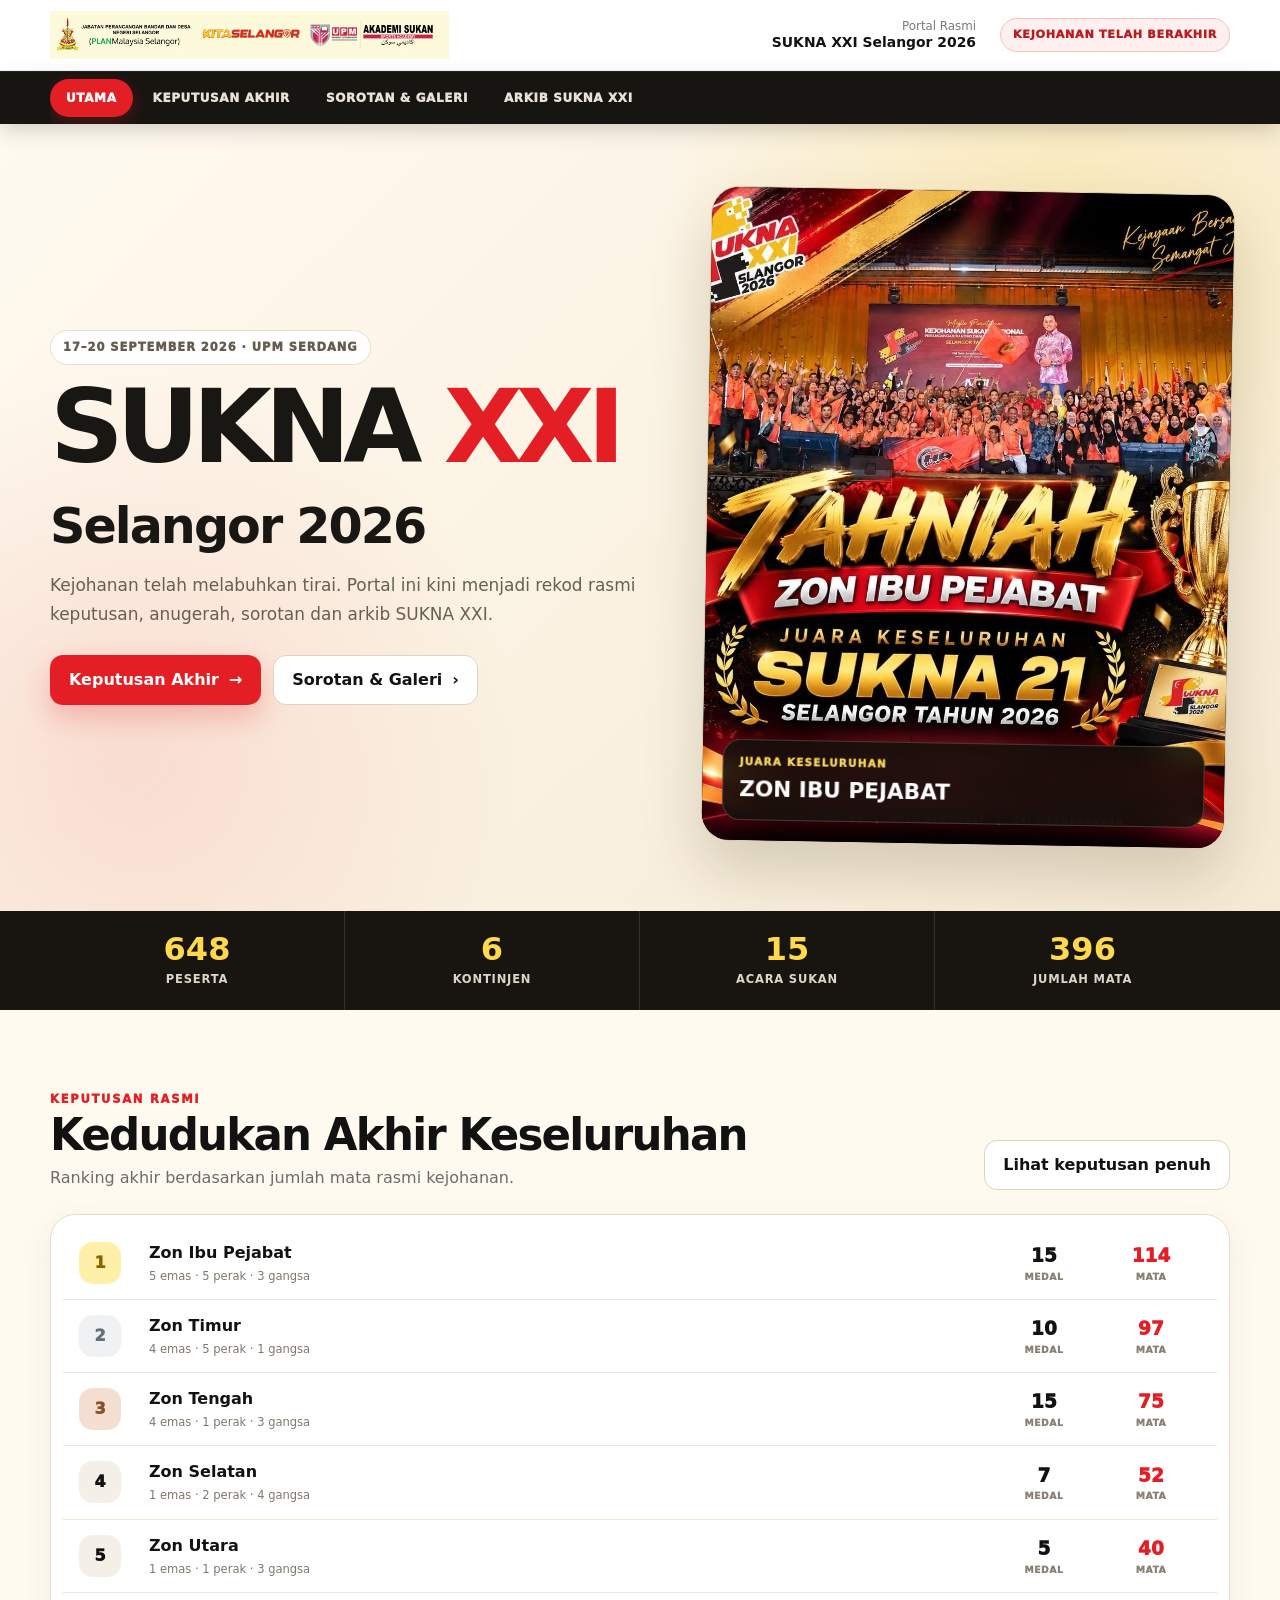
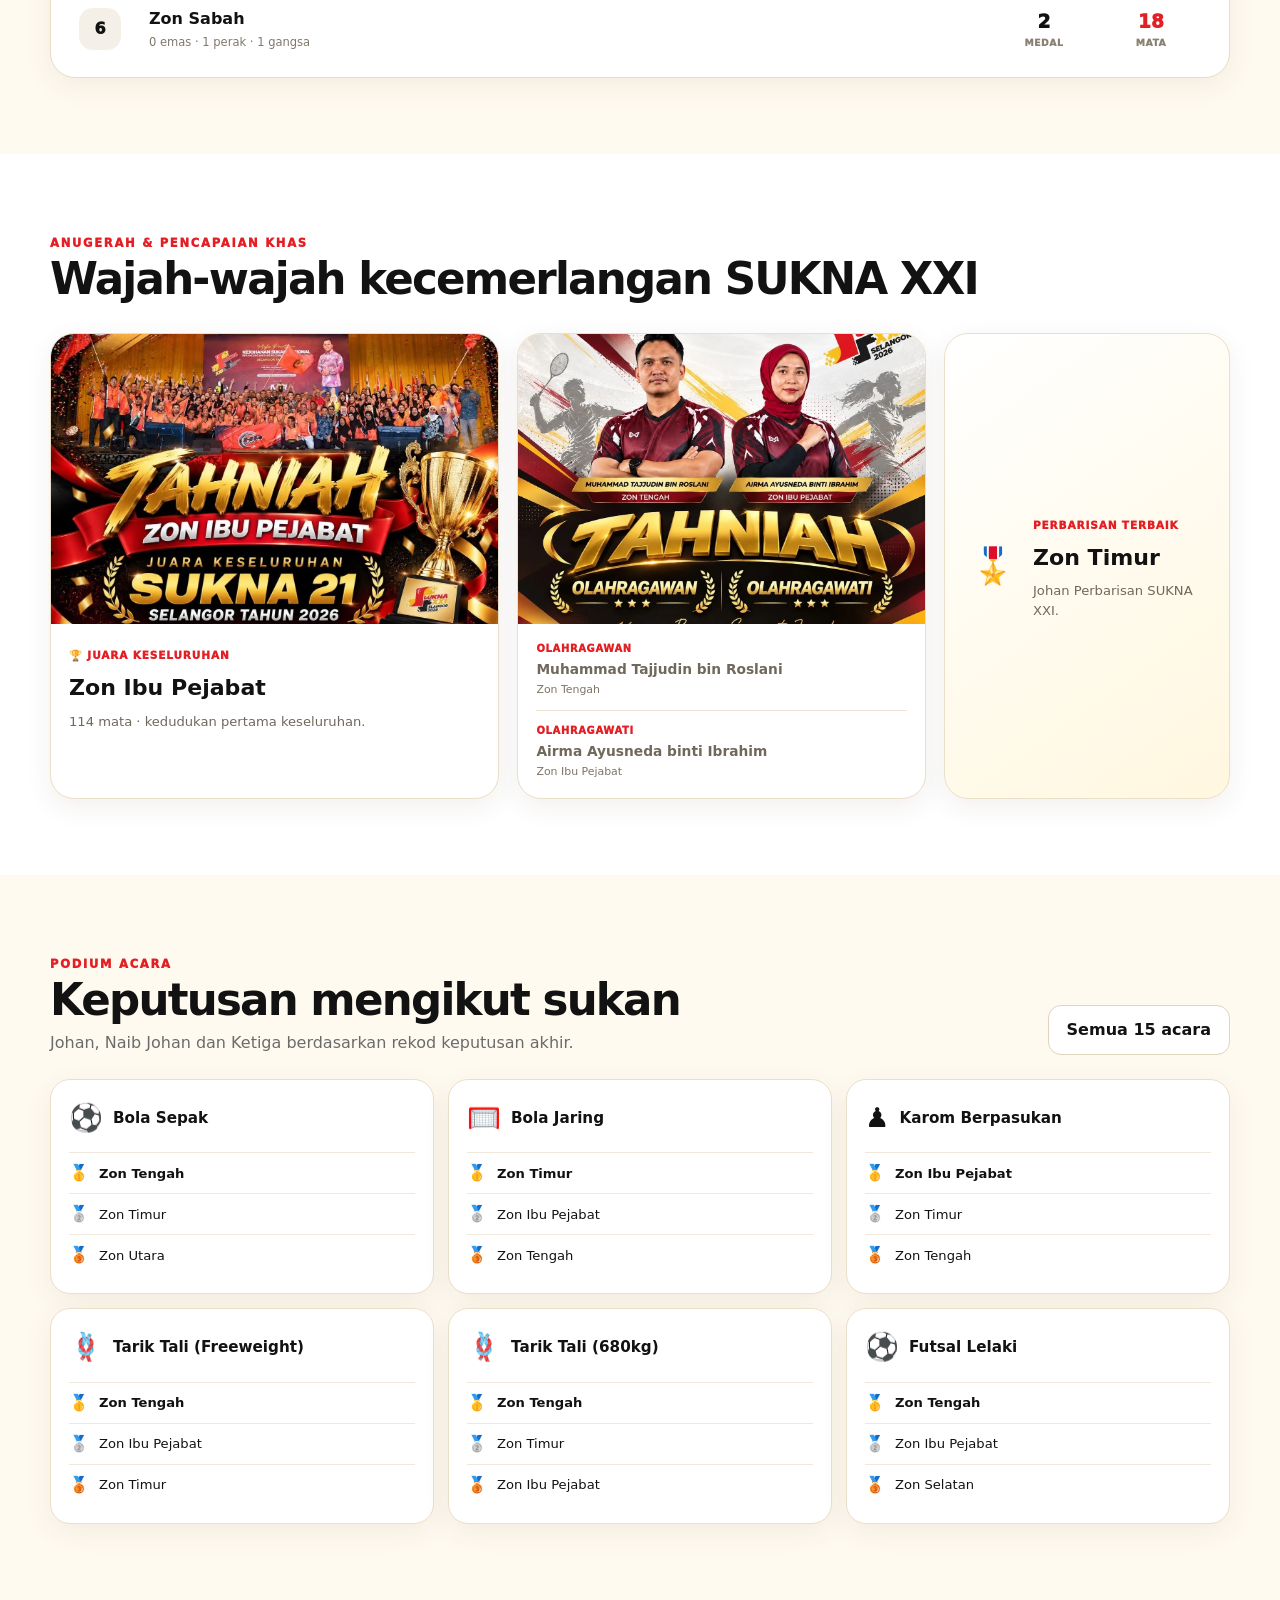
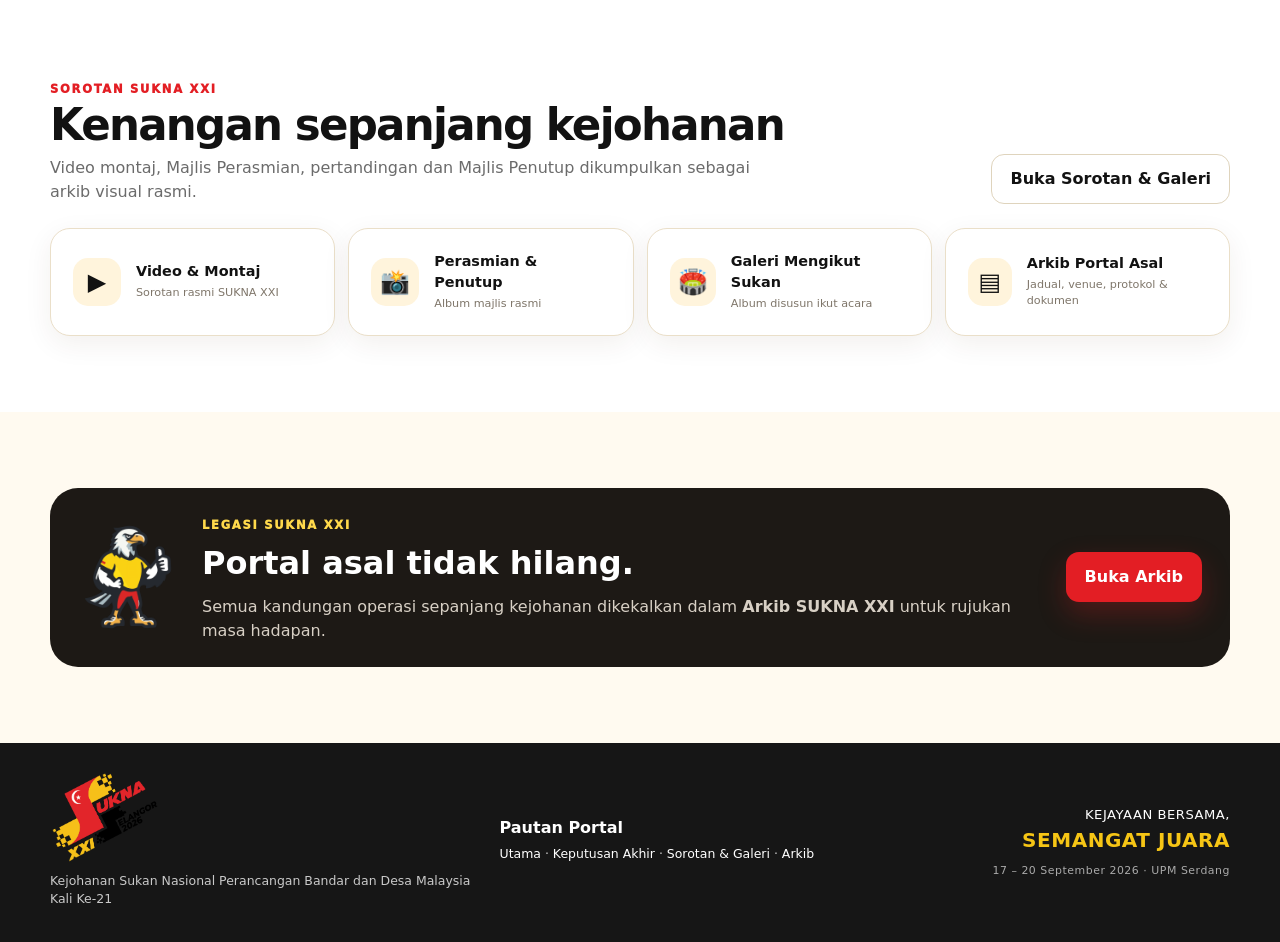
==== commit 4b7318d0: "Add files via upload" ====
--- a/index.html
+++ b/index.html
@@ -6,9 +6,9 @@
   <meta name="theme-color" content="#e31e24">
   <meta name="description" content="SUKNA XXI Selangor 2026 — Portal Selepas Kejohanan">
   <title>SUKNA XXI Selangor 2026 — Portal Selepas Kejohanan</title>
-  <link rel="manifest" href="manifest.webmanifest?v=20260923-postevent-v36">
+  <link rel="manifest" href="manifest.webmanifest?v=20260923-gallery-by-sport-v37">
   <link rel="icon" href="assets/mascot.webp" type="image/webp">
-  <link rel="stylesheet" href="css/style.css?v=20260923-postevent-v36">
+  <link rel="stylesheet" href="css/style.css?v=20260923-gallery-by-sport-v37">
 </head>
 <body class="postevent-page">
 <a class="skip-link" href="#main">Langkau ke kandungan</a>
@@ -184,8 +184,8 @@
     </div>
     <div class="memory-cards">
       <a href="highlights.html#video" class="memory-card"><span>▶</span><div><b>Video &amp; Montaj</b><small>Sorotan rasmi SUKNA XXI</small></div></a>
-      <a href="highlights.html#perasmian" class="memory-card"><span>📸</span><div><b>Majlis Perasmian</b><small>Album foto rasmi</small></div></a>
-      <a href="highlights.html#penutup" class="memory-card"><span>🏁</span><div><b>Majlis Penutup</b><small>Album foto rasmi</small></div></a>
+      <a href="highlights.html#perasmian" class="memory-card"><span>📸</span><div><b>Perasmian & Penutup</b><small>Album majlis rasmi</small></div></a>
+      <a href="highlights.html#bola-sepak" class="memory-card"><span>🏟️</span><div><b>Galeri Mengikut Sukan</b><small>Album disusun ikut acara</small></div></a>
       <a href="archive.html" class="memory-card"><span>▤</span><div><b>Arkib Portal Asal</b><small>Jadual, venue, protokol &amp; dokumen</small></div></a>
     </div>
   </div>
@@ -211,6 +211,6 @@
     </div>
   </div>
 </footer>
-<script src="js/postevent.js?v=20260923-postevent-v36"></script>
+<script src="js/postevent.js?v=20260923-gallery-by-sport-v37"></script>
 </body>
 </html>
--- a/css/style.css
+++ b/css/style.css
@@ -305,3 +305,59 @@
   .post-hero-actions{display:grid;grid-template-columns:1fr 1fr}.post-hero-actions .btn{padding-inline:10px}
   .gallery-sport-grid{grid-template-columns:1fr}
 }
+
+
+/* =========================================================
+   v37 - Galeri disusun mengikut acara sukan
+   ========================================================= */
+.gallery-index{
+  display:flex;gap:8px;overflow-x:auto;scrollbar-width:none;
+  padding:3px 0 16px;margin-bottom:6px
+}
+.gallery-index::-webkit-scrollbar{display:none}
+.gallery-index a{
+  flex:0 0 auto;padding:9px 12px;border-radius:999px;
+  background:#fff;border:1px solid #eadfc9;color:#574f45;
+  font-size:.68rem;font-weight:900;white-space:nowrap
+}
+.gallery-index a:hover{border-color:#d7b875;background:#fff8e9;color:#b11c20}
+.sport-gallery-grid{display:grid;grid-template-columns:repeat(3,1fr);gap:16px}
+.sport-gallery-card{
+  background:#fff;border:1px solid #eadfc9;border-radius:22px;
+  padding:18px;box-shadow:var(--shadow-soft);scroll-margin-top:90px
+}
+.sport-gallery-head{display:flex;align-items:center;gap:13px;padding-bottom:14px;border-bottom:1px solid #eee4d6}
+.sport-gallery-icon{
+  width:52px;height:52px;border-radius:16px;display:grid;place-items:center;
+  background:#fff6df;font-size:1.8rem;flex:0 0 auto
+}
+.sport-gallery-head small{display:block;font-size:.58rem;font-weight:950;letter-spacing:.08em;color:var(--red)}
+.sport-gallery-head h3{margin:3px 0 0;font-size:1rem;line-height:1.2}
+.sport-gallery-links{display:grid;gap:8px;padding-top:12px}
+.album-link-btn{
+  display:flex;align-items:center;justify-content:space-between;gap:12px;
+  padding:10px 11px;border-radius:12px;background:#faf7f1;border:1px solid #efe5d7;
+  color:#50483e
+}
+.album-link-btn span{font-size:.72rem}.album-link-btn b{font-size:.65rem;color:var(--red);white-space:nowrap}
+.album-link-btn:hover{background:#fff3d8;border-color:#e4c98e}
+.medal-album-grid{display:grid;grid-template-columns:repeat(4,1fr);gap:13px}
+.medal-album-card{
+  background:#fff;border:1px solid #eadfc9;border-radius:18px;padding:16px;
+  display:grid;grid-template-columns:46px 1fr auto;align-items:center;gap:10px;
+  box-shadow:var(--shadow-soft)
+}
+.medal-album-card>span{
+  width:44px;height:44px;border-radius:14px;display:grid;place-items:center;
+  background:#fff5dc;font-size:1.45rem
+}
+.medal-album-card div{display:grid}.medal-album-card small{font-size:.56rem;color:#8b8175;font-weight:900}.medal-album-card b{font-size:.78rem;margin-top:2px}
+.medal-album-card em{font-style:normal;color:var(--red);font-weight:950}
+@media(max-width:980px){
+  .sport-gallery-grid{grid-template-columns:repeat(2,1fr)}
+  .medal-album-grid{grid-template-columns:repeat(2,1fr)}
+}
+@media(max-width:620px){
+  .sport-gallery-grid{grid-template-columns:1fr}
+  .medal-album-grid{grid-template-columns:1fr}
+}
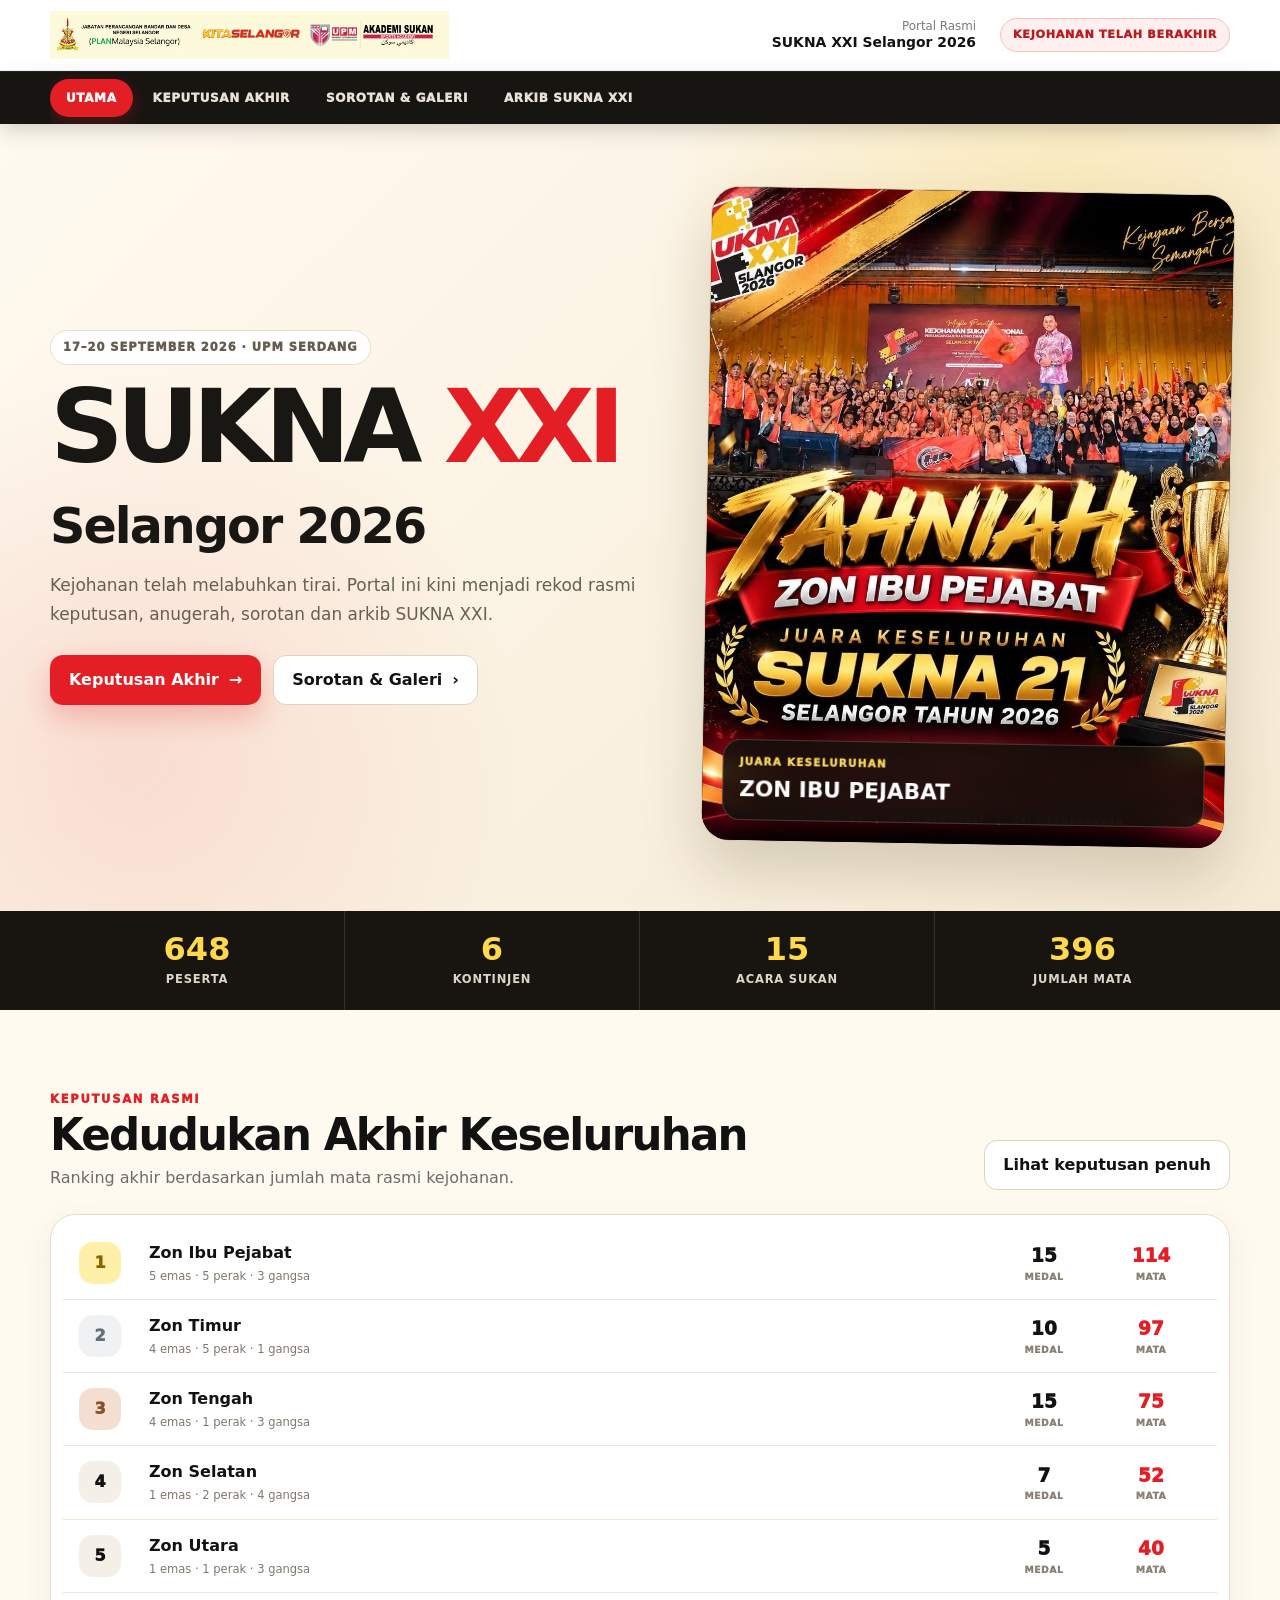
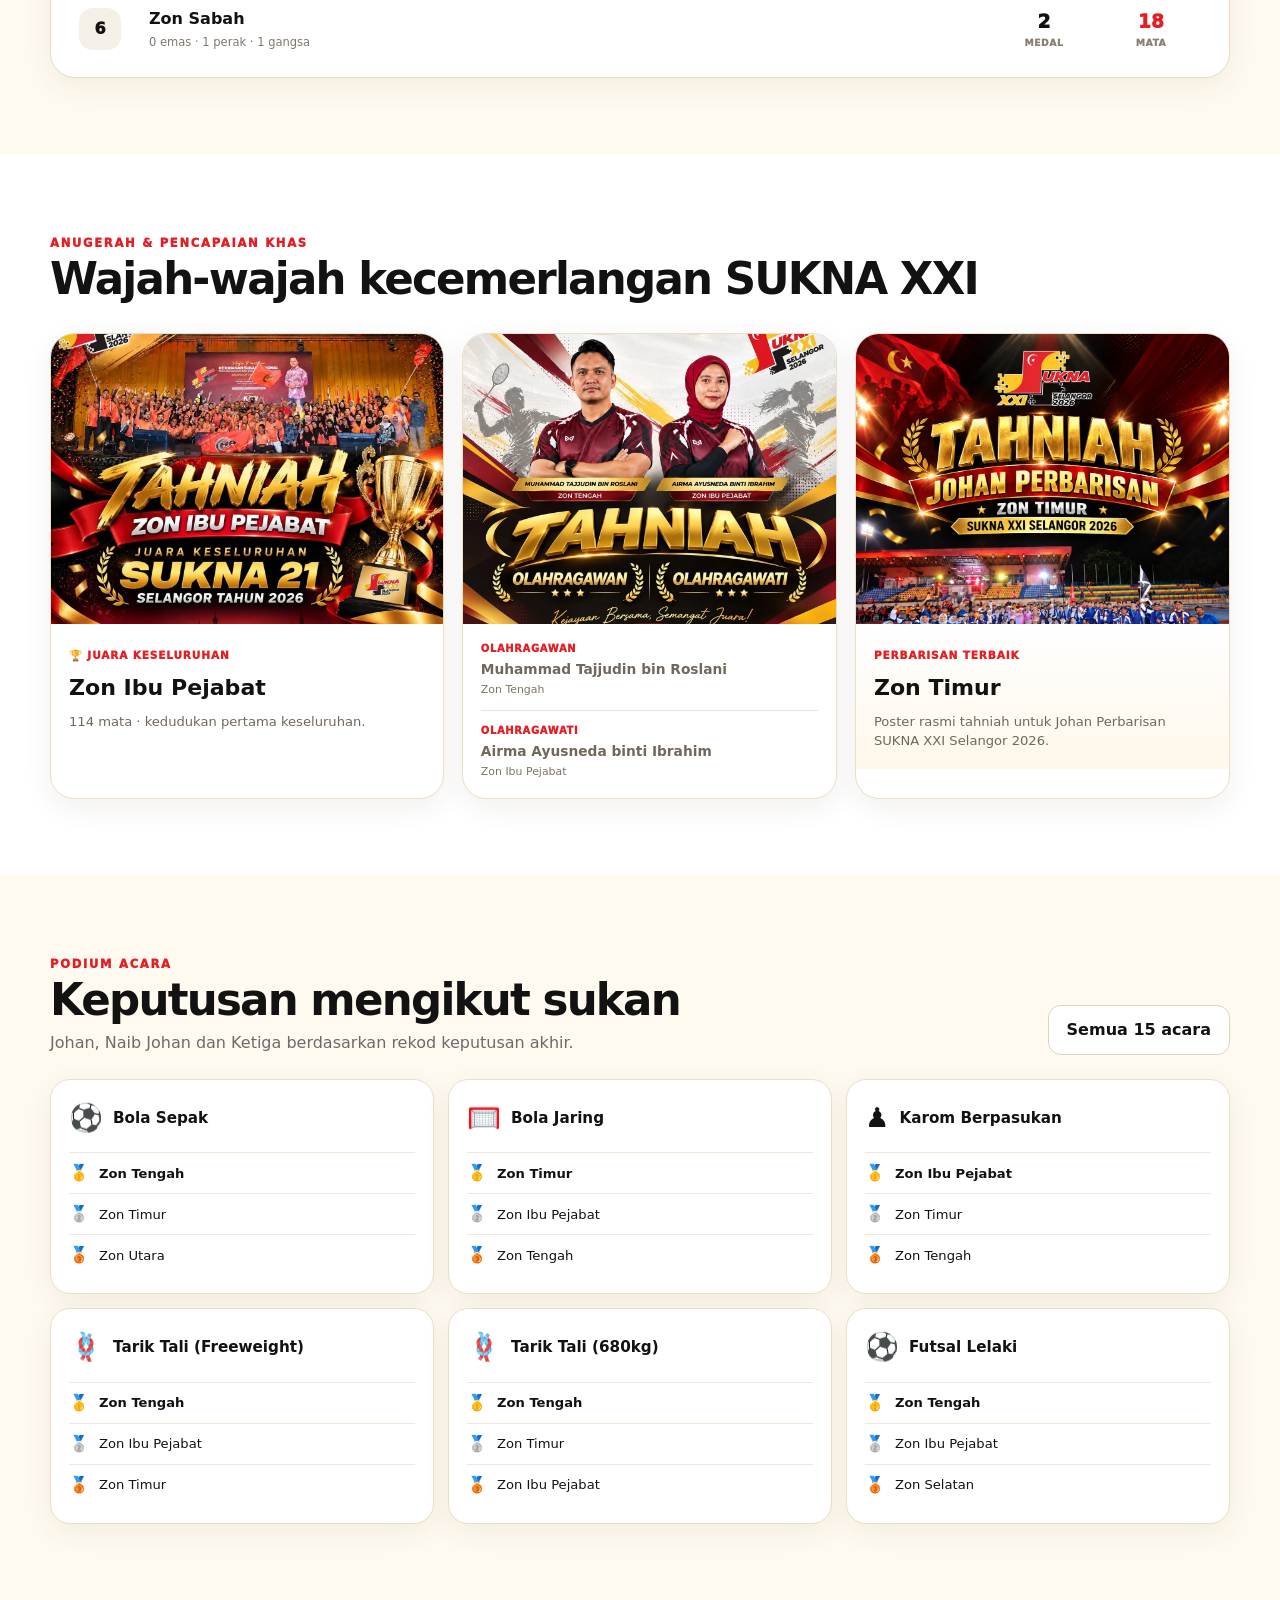
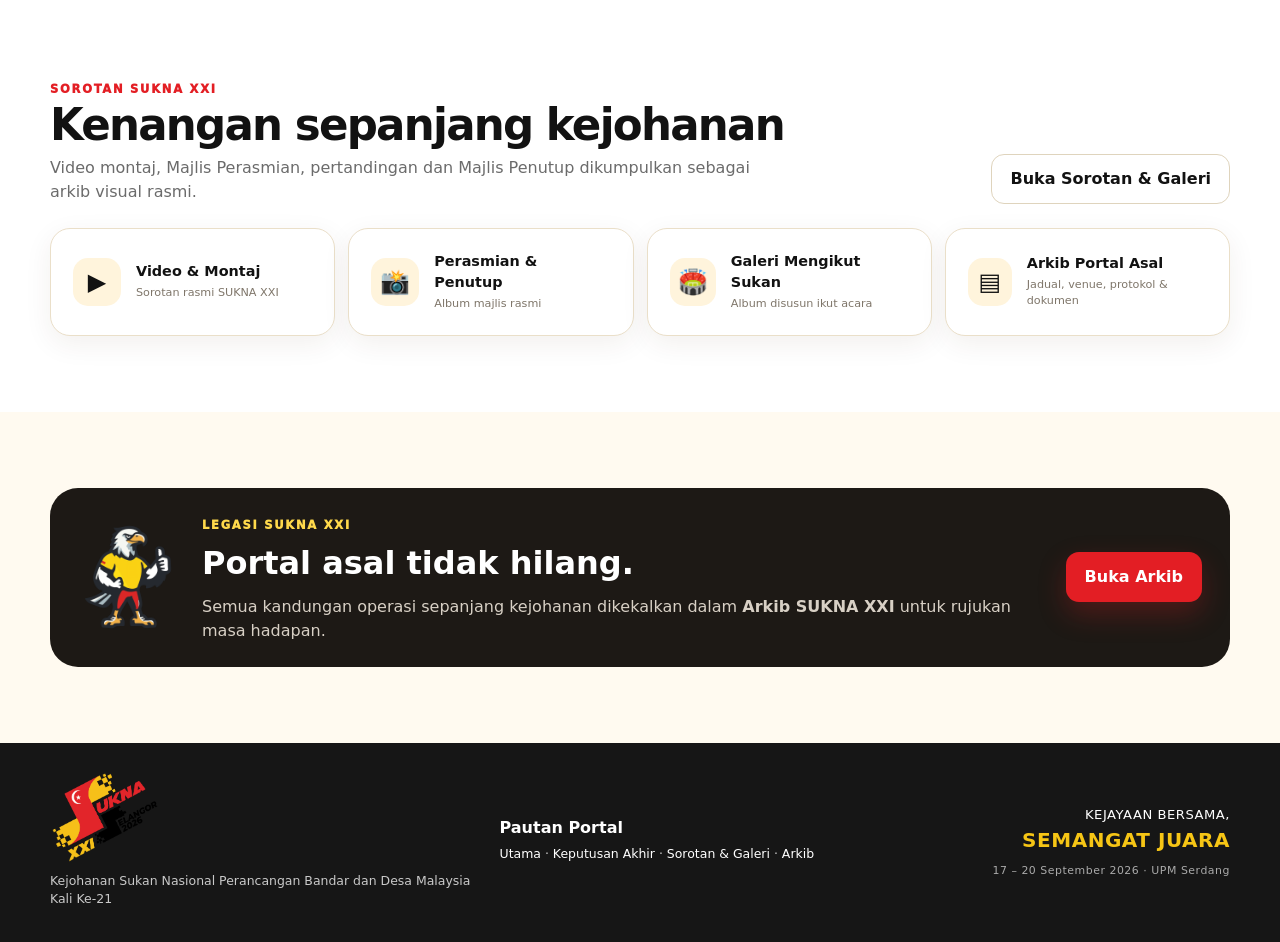
==== commit 181b0e72: "Add files via upload" ====
--- a/index.html
+++ b/index.html
@@ -6,9 +6,9 @@
   <meta name="theme-color" content="#e31e24">
   <meta name="description" content="SUKNA XXI Selangor 2026 — Portal Selepas Kejohanan">
   <title>SUKNA XXI Selangor 2026 — Portal Selepas Kejohanan</title>
-  <link rel="manifest" href="manifest.webmanifest?v=20260923-gallery-by-sport-v37">
+  <link rel="manifest" href="manifest.webmanifest?v=20260923-parade-poster-v39">
   <link rel="icon" href="assets/mascot.webp" type="image/webp">
-  <link rel="stylesheet" href="css/style.css?v=20260923-gallery-by-sport-v37">
+  <link rel="stylesheet" href="css/style.css?v=20260923-parade-poster-v39">
 </head>
 <body class="postevent-page">
 <a class="skip-link" href="#main">Langkau ke kandungan</a>
@@ -123,9 +123,9 @@
           <p><span>OLahragawati</span><b>Airma Ayusneda binti Ibrahim</b><small>Zon Ibu Pejabat</small></p>
         </div>
       </article>
-      <article class="award-simple">
-        <span class="award-simple-icon">🎖️</span>
-        <div><small>PERBARISAN TERBAIK</small><h3>Zon Timur</h3><p>Johan Perbarisan SUKNA XXI.</p></div>
+      <article class="award-feature parade-card">
+        <img src="assets/postevent/johan-perbarisan-zon-timur.webp" alt="Poster Johan Perbarisan Zon Timur SUKNA XXI">
+        <div><span>PERBARISAN TERBAIK</span><h3>Zon Timur</h3><p>Poster rasmi tahniah untuk Johan Perbarisan SUKNA XXI Selangor 2026.</p></div>
       </article>
     </div>
   </div>
@@ -211,6 +211,6 @@
     </div>
   </div>
 </footer>
-<script src="js/postevent.js?v=20260923-gallery-by-sport-v37"></script>
+<script src="js/postevent.js?v=20260923-parade-poster-v39"></script>
 </body>
 </html>
--- a/css/style.css
+++ b/css/style.css
@@ -205,7 +205,7 @@
 .final-rank-medals small,.final-rank-points small{font-size:.58rem;color:#8a8174;text-transform:uppercase;letter-spacing:.06em}
 .final-rank-points{color:var(--red)}
 
-.award-layout{display:grid;grid-template-columns:1.1fr 1fr .7fr;gap:18px}
+.award-layout{display:grid;grid-template-columns:1.05fr 1fr 1fr;gap:18px}
 .award-feature,.award-simple{background:#fff;border:1px solid #eadfc9;border-radius:24px;overflow:hidden;box-shadow:var(--shadow-soft)}
 .award-feature img{width:100%;height:290px;object-fit:cover;display:block}
 .award-feature>div{padding:18px}
@@ -361,3 +361,132 @@
   .sport-gallery-grid{grid-template-columns:1fr}
   .medal-album-grid{grid-template-columns:1fr}
 }
+
+
+/* =========================================================
+   v38 - Story & Montaj cards dengan gaya preview
+   ========================================================= */
+.cinema-grid{
+  display:grid;
+  grid-template-columns:1fr 1fr;
+  gap:18px;
+}
+.cinema-card{
+  position:relative;
+  min-height:360px;
+  border-radius:28px;
+  overflow:hidden;
+  display:block;
+  color:#fff;
+  border:1px solid rgba(255,255,255,.14);
+  box-shadow:0 26px 60px rgba(0,0,0,.22);
+  isolation:isolate;
+}
+.cinema-card:hover{transform:translateY(-4px)}
+.cinema-backdrop{
+  position:absolute; inset:0;
+  background-size:cover;
+  background-position:center;
+  transform:scale(1.02);
+}
+.story-backdrop{
+  background-image:url('../assets/official/majlis-perasmian.webp');
+}
+.montaj-backdrop{
+  background-image:url('../assets/postevent/juara-keseluruhan.webp');
+}
+.cinema-overlay{
+  position:absolute; inset:0;
+  background:
+    linear-gradient(180deg,rgba(15,14,12,.22),rgba(15,14,12,.38) 30%,rgba(15,14,12,.88) 100%);
+  z-index:1;
+}
+.cinema-topline{
+  position:absolute; top:18px; left:18px; right:18px;
+  display:flex; gap:8px; flex-wrap:wrap; z-index:3;
+}
+.cinema-chip{
+  display:inline-flex; align-items:center;
+  padding:7px 11px; border-radius:999px;
+  background:rgba(255,255,255,.14);
+  border:1px solid rgba(255,255,255,.18);
+  backdrop-filter:blur(10px);
+  font-size:.63rem; font-weight:950; letter-spacing:.08em;
+  color:#fff;
+}
+.cinema-chip.alt{background:rgba(246,197,21,.18); color:#ffe48a}
+.cinema-play{
+  position:absolute;
+  left:22px; top:96px;
+  width:70px; height:70px; border-radius:24px;
+  display:grid; place-items:center;
+  background:rgba(255,255,255,.12);
+  border:1px solid rgba(255,255,255,.18);
+  backdrop-filter:blur(14px);
+  font-size:2rem; z-index:3;
+  box-shadow:0 10px 30px rgba(0,0,0,.16);
+}
+.cinema-content{
+  position:absolute; left:22px; right:22px; bottom:22px;
+  z-index:3;
+}
+.cinema-content small{
+  display:block;
+  font-size:.64rem;
+  font-weight:950;
+  letter-spacing:.1em;
+  color:#f8d761;
+  margin-bottom:8px;
+}
+.cinema-content h3{
+  margin:0 0 9px;
+  font-size:2rem;
+  line-height:.95;
+  letter-spacing:-.04em;
+  text-shadow:0 5px 18px rgba(0,0,0,.25);
+}
+.cinema-content p{
+  margin:0;
+  max-width:92%;
+  color:#ece6dd;
+  font-size:.88rem;
+  line-height:1.6;
+}
+.cinema-meta{
+  margin-top:16px;
+  display:flex; justify-content:space-between; align-items:center; gap:12px;
+  padding-top:13px;
+  border-top:1px solid rgba(255,255,255,.18);
+}
+.cinema-meta span{
+  color:#d7cfc5;
+  font-size:.68rem;
+  font-weight:700;
+}
+.cinema-meta b{
+  color:#fff;
+  font-size:.72rem;
+  font-weight:950;
+  letter-spacing:.05em;
+}
+@media(max-width:860px){
+  .cinema-grid{grid-template-columns:1fr}
+}
+@media(max-width:520px){
+  .cinema-card{min-height:330px}
+  .cinema-play{
+    top:78px; left:18px;
+    width:58px; height:58px; border-radius:18px; font-size:1.55rem;
+  }
+  .cinema-content{left:18px; right:18px; bottom:18px}
+  .cinema-content h3{font-size:1.65rem}
+  .cinema-content p{max-width:100%; font-size:.82rem}
+  .cinema-meta{flex-direction:column; align-items:flex-start}
+}
+
+
+/* v39 - poster johan perbarisan */
+.parade-card img{object-fit:cover; object-position:center top;}
+.parade-card > div{background:linear-gradient(180deg,#fff,#fff7ea)}
+.album-grid.four-col{}
+@media(min-width:1100px){.album-grid{grid-template-columns:repeat(4,1fr)} .album-card img{height:230px}}
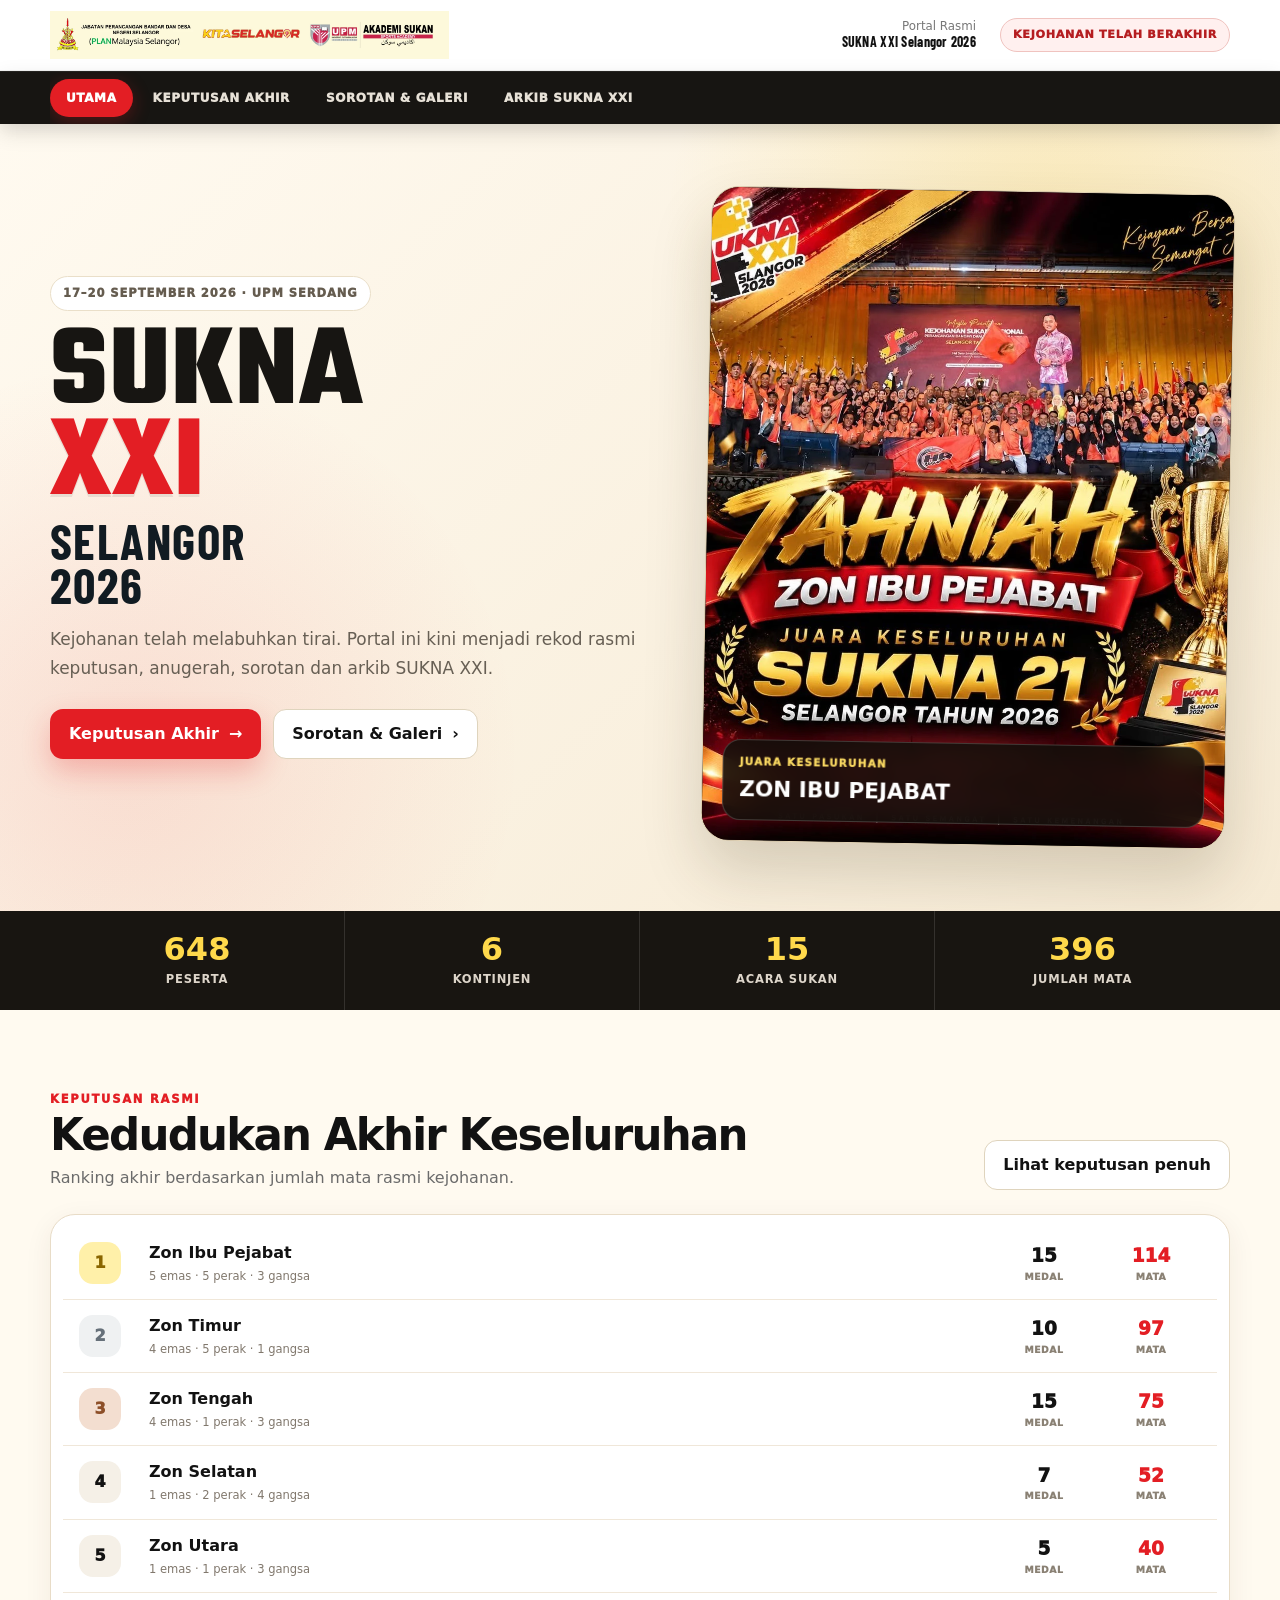
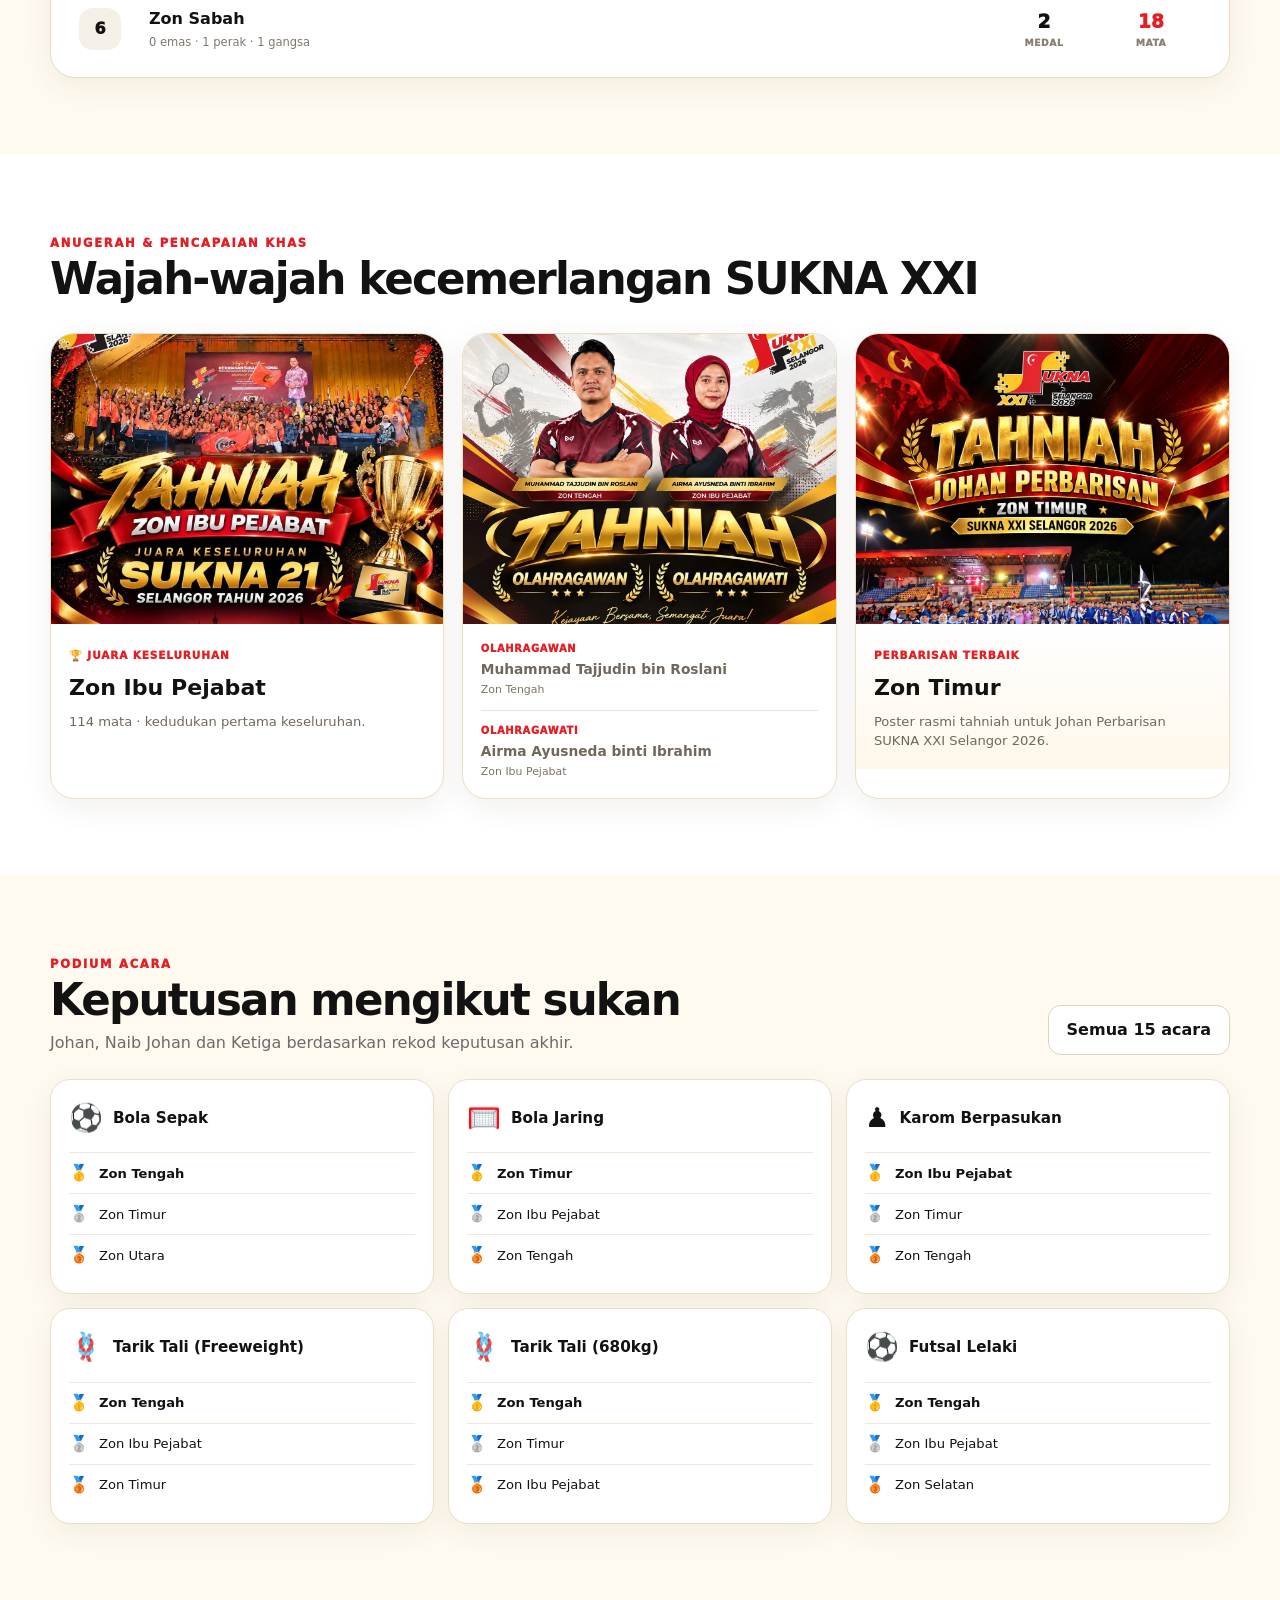
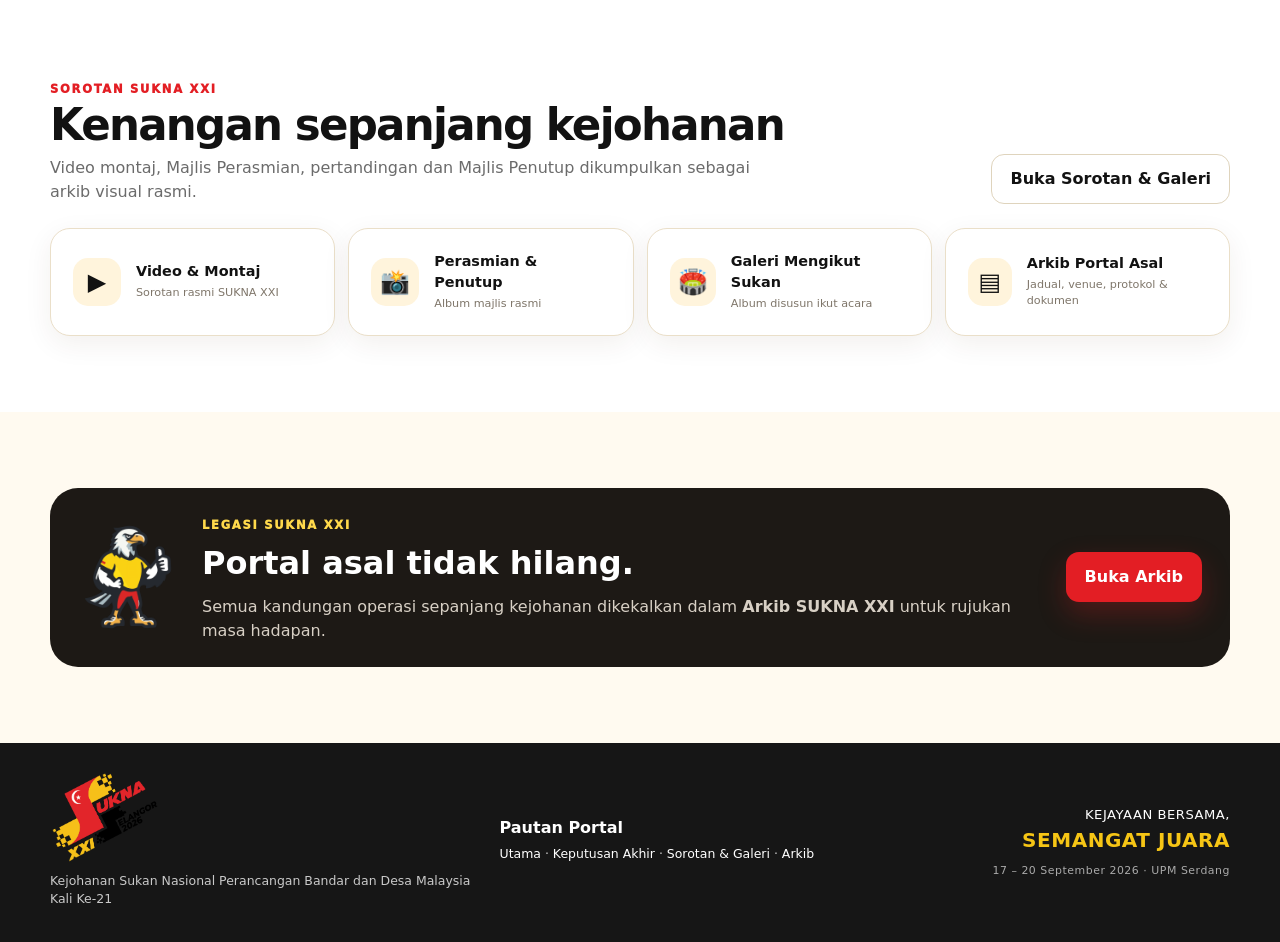
==== commit dc45e045: "Add files via upload" ====
--- a/index.html
+++ b/index.html
@@ -6,9 +6,9 @@
   <meta name="theme-color" content="#e31e24">
   <meta name="description" content="SUKNA XXI Selangor 2026 — Portal Selepas Kejohanan">
   <title>SUKNA XXI Selangor 2026 — Portal Selepas Kejohanan</title>
-  <link rel="manifest" href="manifest.webmanifest?v=20260923-parade-poster-v39">
+  <link rel="manifest" href="manifest.webmanifest?v=20260923-hero-font-v40">
   <link rel="icon" href="assets/mascot.webp" type="image/webp">
-  <link rel="stylesheet" href="css/style.css?v=20260923-parade-poster-v39">
+  <link rel="stylesheet" href="css/style.css?v=20260923-hero-font-v40">
 </head>
 <body class="postevent-page">
 <a class="skip-link" href="#main">Langkau ke kandungan</a>
@@ -211,6 +211,6 @@
     </div>
   </div>
 </footer>
-<script src="js/postevent.js?v=20260923-parade-poster-v39"></script>
+<script src="js/postevent.js?v=20260923-hero-font-v40"></script>
 </body>
 </html>
--- a/css/style.css
+++ b/css/style.css
@@ -1,3 +1,4 @@
+@import url('https://fonts.googleapis.com/css2?family=Teko:wght@500;600;700&family=Barlow+Condensed:wght@600;700;800&display=swap');
 :root{
   --red:#e31e24;
   --red-dark:#b90f18;
@@ -176,9 +177,9 @@
  linear-gradient(135deg,#fffaf0,#f6ead4);pointer-events:none}
 .post-hero-grid{position:relative;z-index:1;display:grid;grid-template-columns:minmax(0,1fr) minmax(360px,.86fr);align-items:center;gap:46px;padding:66px 0}
 .post-pill{display:inline-flex;align-items:center;padding:8px 12px;border-radius:999px;background:#fff;border:1px solid #eadfc9;font-size:.72rem;font-weight:950;letter-spacing:.08em;color:#655c4f}
-.post-hero-copy h1{font-size:clamp(4.4rem,8vw,7.8rem);line-height:.79;margin:22px 0 22px;letter-spacing:-.07em;color:#191713}
-.post-hero-copy h1 em{font-style:normal;color:var(--red)}
-.post-hero-copy h1 strong{font-size:.48em;letter-spacing:-.04em}
+.post-hero-copy h1{font-family:'Teko',Impact,'Arial Black',sans-serif;font-size:clamp(5.2rem,9.2vw,8.6rem);line-height:.78;margin:18px 0 16px;letter-spacing:.01em;color:#171512;text-transform:uppercase}
+.post-hero-copy h1 em{font-style:normal;color:var(--red);text-shadow:0 3px 0 rgba(0,0,0,.08)}
+.post-hero-copy h1 strong{display:block;font-family:'Barlow Condensed',Inter,ui-sans-serif,sans-serif;font-size:.42em;letter-spacing:.03em;line-height:.9;text-transform:uppercase;color:#111b22;margin-top:6px}
 .post-hero-lead{max-width:670px;font-size:1.06rem;line-height:1.75;color:#675f54}
 .post-hero-actions{display:flex;gap:12px;flex-wrap:wrap;margin-top:25px}
 .champion-visual{position:relative;border-radius:28px;overflow:hidden;border:1px solid #e3d3b5;background:#12100e;box-shadow:0 30px 60px rgba(57,43,19,.18);transform:rotate(1deg)}
@@ -287,7 +288,7 @@
   .gallery-sport-grid{grid-template-columns:repeat(3,1fr)}
 }
 @media(max-width:700px){
-  .postevent-status{display:none}.post-hero-grid{padding:42px 0;gap:28px}.post-hero-copy h1{font-size:4.6rem}.post-hero-copy h1 strong{font-size:.52em}
+  .postevent-status{display:none}.post-hero-grid{padding:42px 0;gap:28px}.post-hero-copy h1{font-family:'Teko',Impact,'Arial Black',sans-serif;font-size:clamp(5.2rem,9.2vw,8.6rem);line-height:.78;margin:18px 0 16px;letter-spacing:.01em;color:#171512;text-transform:uppercase}.post-hero-copy h1 strong{display:block;font-family:'Barlow Condensed',Inter,ui-sans-serif,sans-serif;font-size:.42em;letter-spacing:.03em;line-height:.9;text-transform:uppercase;color:#111b22;margin-top:6px}
   .post-stats-grid{grid-template-columns:1fr 1fr}.post-stats-grid article:nth-child(2){border-right:0}.post-stats-grid article:nth-child(-n+2){border-bottom:1px solid rgba(255,255,255,.12)}
   .final-rank-row{grid-template-columns:42px 1fr 58px 60px;padding:12px 8px;gap:6px}.final-rank-team small{font-size:.62rem}.final-rank-medals,.final-rank-points{font-size:.95rem}
   .award-layout{grid-template-columns:1fr}.award-simple{grid-column:auto}.award-feature img{height:auto}
@@ -301,7 +302,7 @@
 }
 @media(max-width:480px){
   .portal-tabs-inner{padding-left:0;padding-right:0}.portal-tabs a{padding:9px 12px;font-size:.68rem}
-  .post-hero-copy h1{font-size:3.8rem}.post-hero-lead{font-size:.95rem}
+  .post-hero-copy h1{font-family:'Teko',Impact,'Arial Black',sans-serif;font-size:clamp(5.2rem,9.2vw,8.6rem);line-height:.78;margin:18px 0 16px;letter-spacing:.01em;color:#171512;text-transform:uppercase}.post-hero-lead{font-size:.95rem}
   .post-hero-actions{display:grid;grid-template-columns:1fr 1fr}.post-hero-actions .btn{padding-inline:10px}
   .gallery-sport-grid{grid-template-columns:1fr}
 }
@@ -490,3 +491,14 @@
 .parade-card > div{background:linear-gradient(180deg,#fff,#fff7ea)}
 .album-grid.four-col{}
 @media(min-width:1100px){.album-grid{grid-template-columns:repeat(4,1fr)} .album-card img{height:230px}}
+
+
+/* v40 - Hero font refinement */
+.post-hero-copy .eyebrow-pill{font-family:'Barlow Condensed',Inter,ui-sans-serif,sans-serif;letter-spacing:.11em}
+.post-hero-copy h1{max-width:8.2ch}
+.post-hero-copy h1 strong{max-width:11ch}
+.post-hero-copy h1 em{display:inline-block;transform:translateY(-1px)}
+.brandbar-title b{font-family:'Barlow Condensed',Inter,ui-sans-serif,sans-serif;letter-spacing:.02em}
+@media(max-width:760px){
+  .post-hero-copy h1{max-width:none}
+}
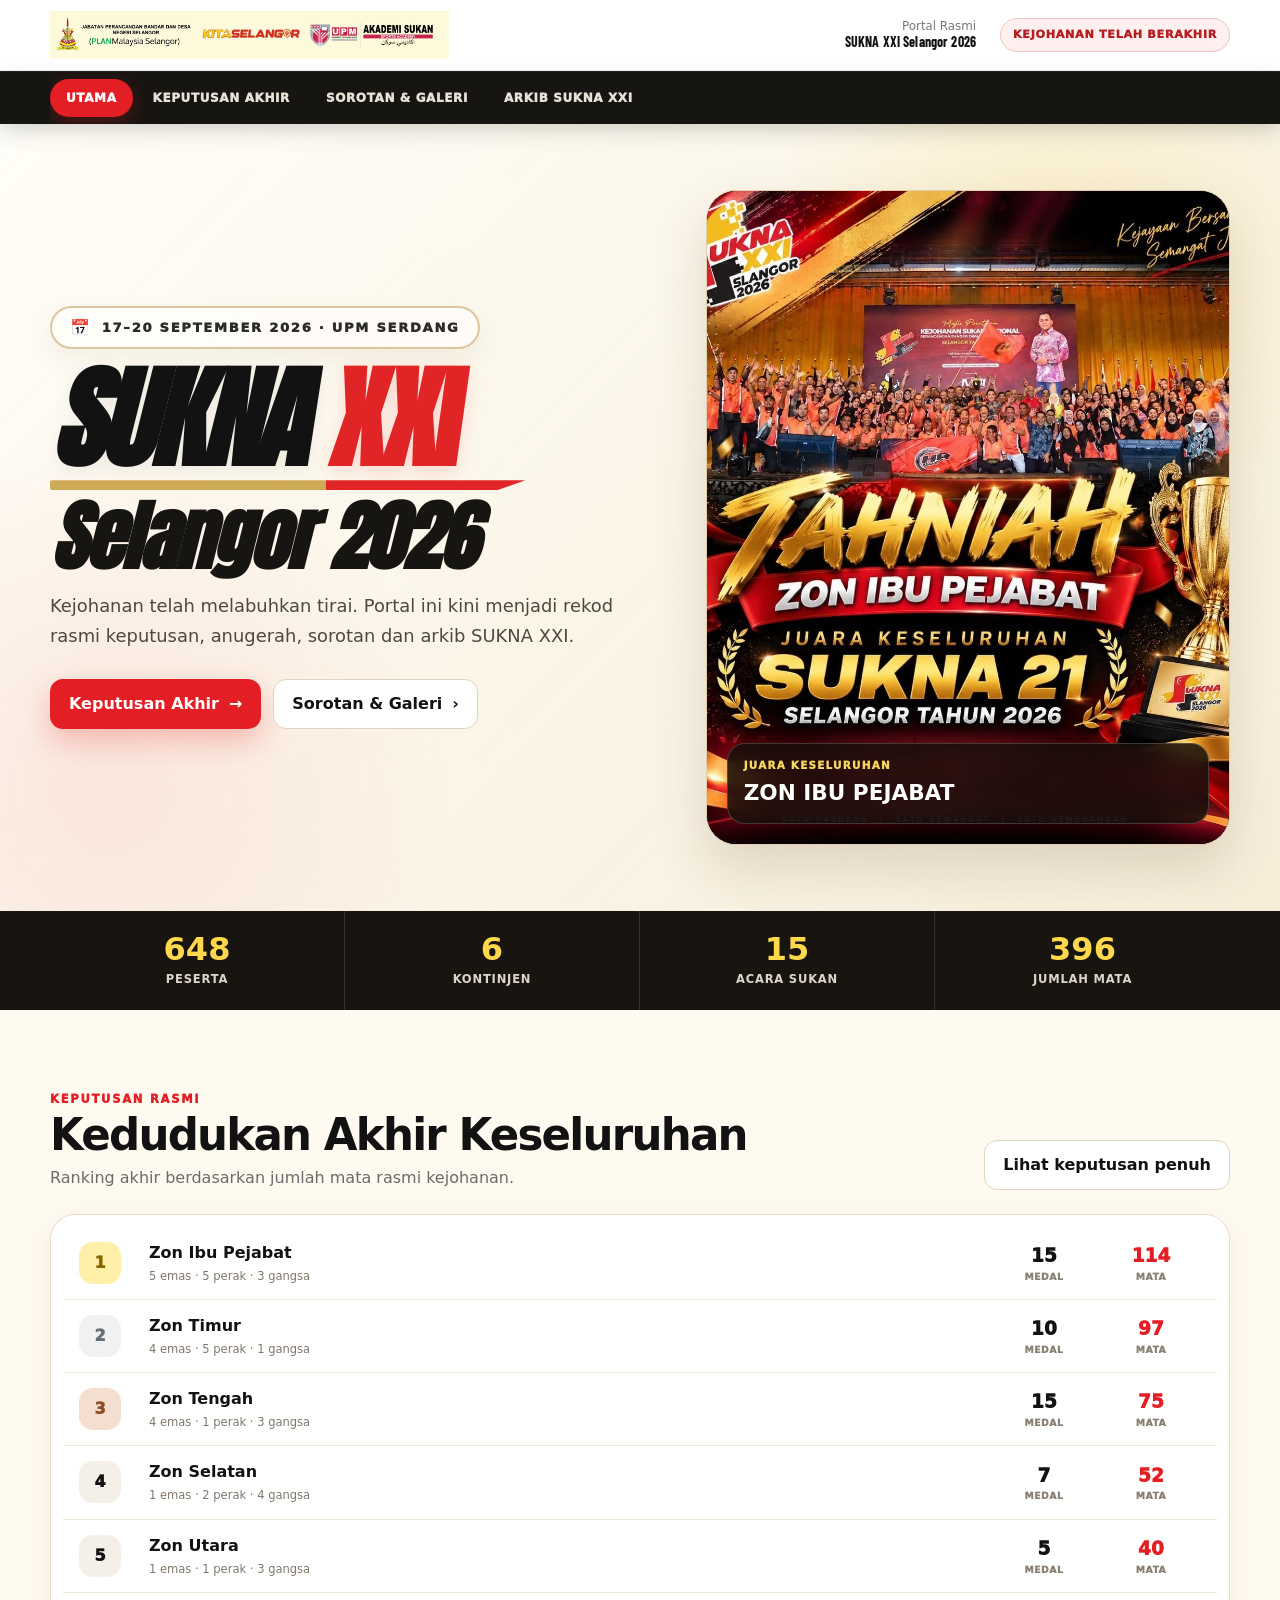
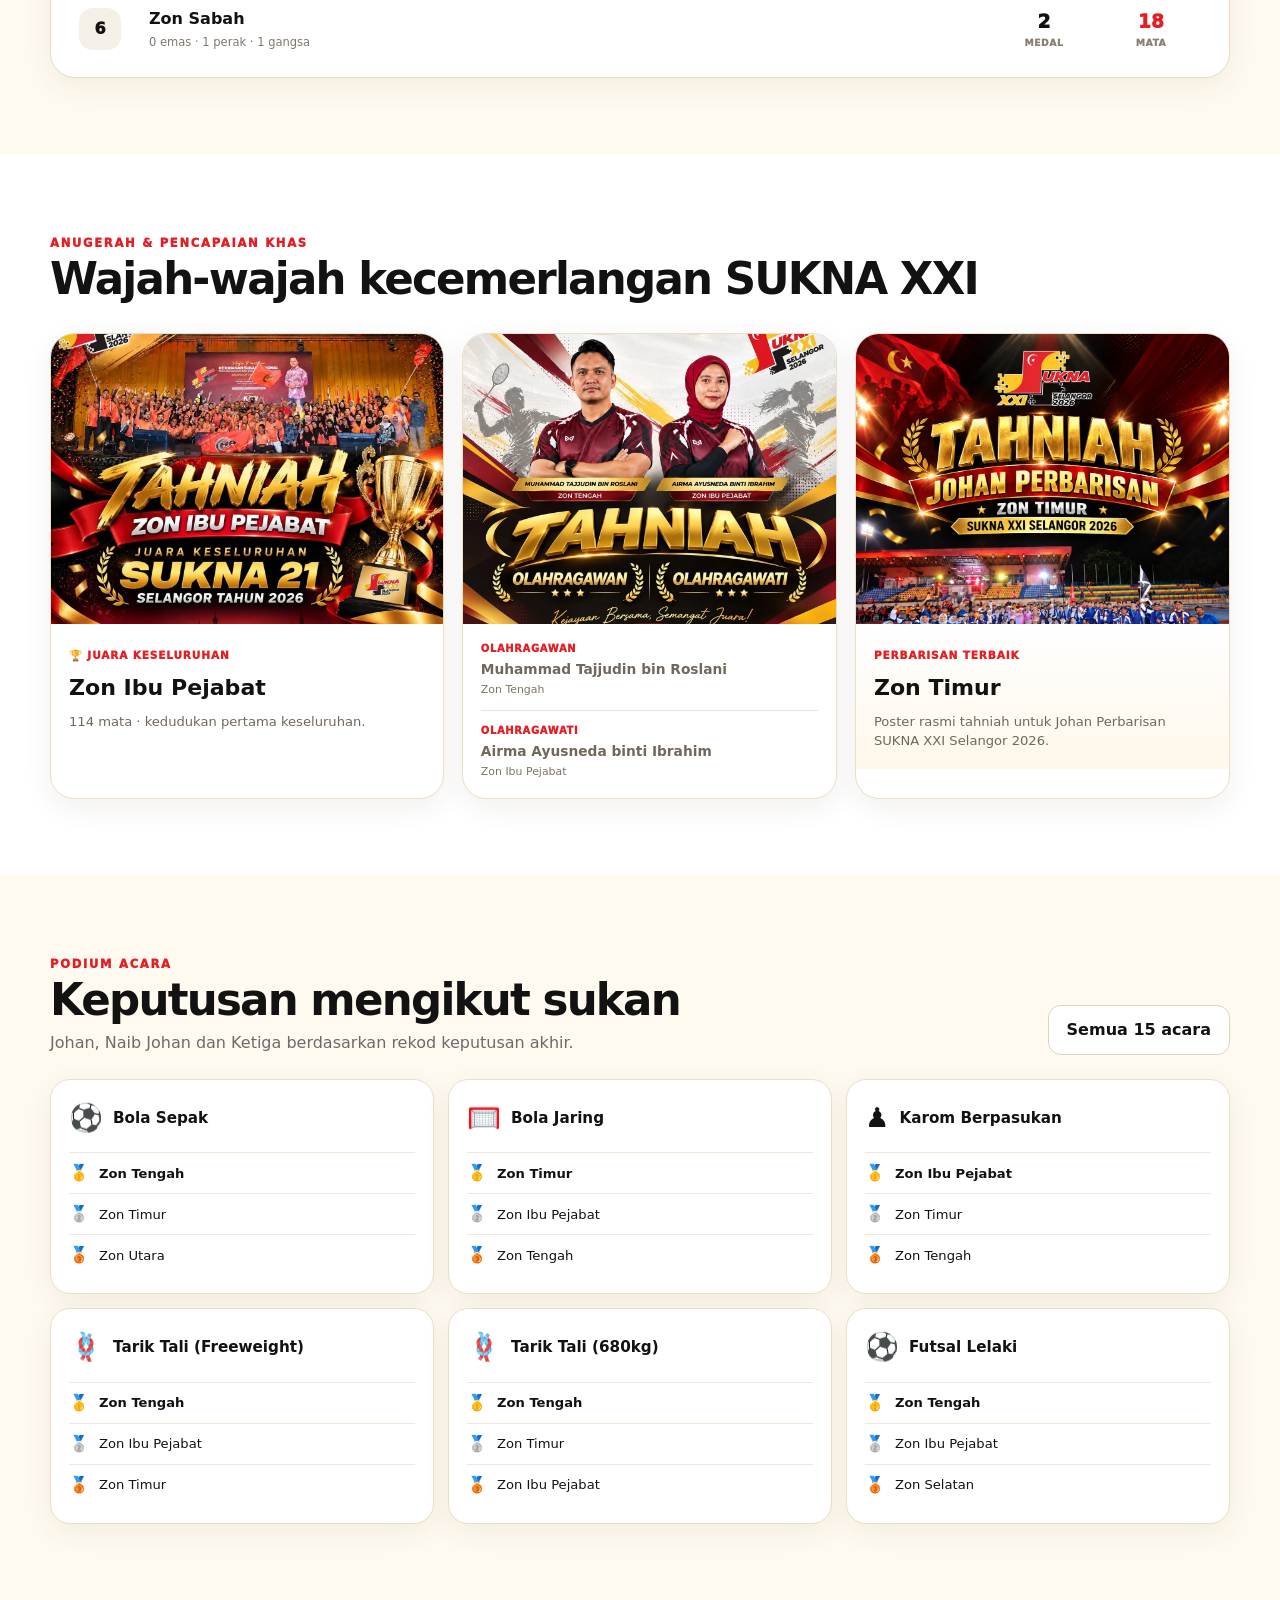
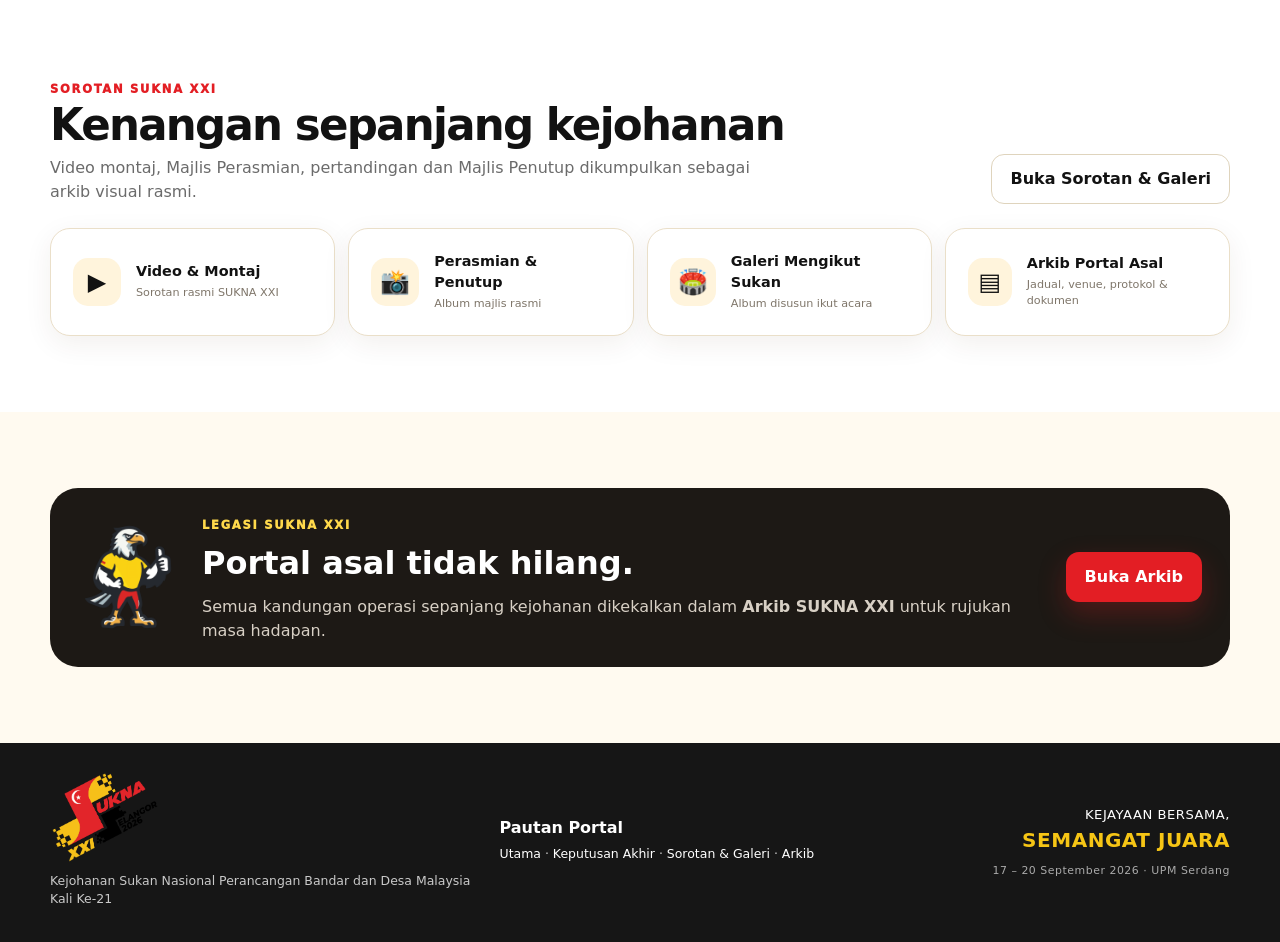
==== commit 87811747: "Add files via upload" ====
--- a/index.html
+++ b/index.html
@@ -6,9 +6,9 @@
   <meta name="theme-color" content="#e31e24">
   <meta name="description" content="SUKNA XXI Selangor 2026 — Portal Selepas Kejohanan">
   <title>SUKNA XXI Selangor 2026 — Portal Selepas Kejohanan</title>
-  <link rel="manifest" href="manifest.webmanifest?v=20260923-hero-font-v40">
+  <link rel="manifest" href="manifest.webmanifest?v=20260923-hero-option1-v41">
   <link rel="icon" href="assets/mascot.webp" type="image/webp">
-  <link rel="stylesheet" href="css/style.css?v=20260923-hero-font-v40">
+  <link rel="stylesheet" href="css/style.css?v=20260923-hero-option1-v41">
 </head>
 <body class="postevent-page">
 <a class="skip-link" href="#main">Langkau ke kandungan</a>
@@ -38,7 +38,7 @@
   <div class="container post-hero-grid">
     <div class="post-hero-copy">
       <span class="post-pill">17–20 SEPTEMBER 2026 · UPM SERDANG</span>
-      <h1>SUKNA <em>XXI</em><br><strong>Selangor 2026</strong></h1>
+      <h1><span class="hero-title-main">SUKNA <em>XXI</em></span><span class="hero-title-sub">Selangor 2026</span></h1>
       <p class="post-hero-lead">Kejohanan telah melabuhkan tirai. Portal ini kini menjadi rekod rasmi keputusan, anugerah, sorotan dan arkib SUKNA XXI.</p>
       <div class="post-hero-actions">
         <a class="btn primary" href="results.html">Keputusan Akhir <span>→</span></a>
@@ -211,6 +211,6 @@
     </div>
   </div>
 </footer>
-<script src="js/postevent.js?v=20260923-hero-font-v40"></script>
+<script src="js/postevent.js?v=20260923-hero-option1-v41"></script>
 </body>
 </html>
--- a/css/style.css
+++ b/css/style.css
@@ -1,4 +1,4 @@
-@import url('https://fonts.googleapis.com/css2?family=Teko:wght@500;600;700&family=Barlow+Condensed:wght@600;700;800&display=swap');
+@import url('https://fonts.googleapis.com/css2?family=Anton&family=Barlow+Condensed:wght@600;700;800&family=Teko:wght@500;600;700&display=swap');
 :root{
   --red:#e31e24;
   --red-dark:#b90f18;
@@ -502,3 +502,45 @@
 @media(max-width:760px){
   .post-hero-copy h1{max-width:none}
 }
+
+
+/* =========================================================
+   v41 — Hero typography Option 1
+   ========================================================= */
+.post-hero{background:#fbf6ea}
+.post-hero::before{content:"";position:absolute;inset:0;background:
+ radial-gradient(circle at 88% 26%,rgba(210,175,76,.18),transparent 18%),
+ linear-gradient(135deg,rgba(255,255,255,.45),transparent 45%);
+pointer-events:none}
+.post-hero-bg{background:
+ radial-gradient(circle at 82% 20%,rgba(246,197,21,.16),transparent 24%),
+ radial-gradient(circle at 8% 84%,rgba(227,30,36,.08),transparent 26%),
+ linear-gradient(135deg,#fffdf7,#f7edd9)}
+.post-pill{gap:10px;padding:10px 18px;border:2px solid #dcc6a0;background:rgba(255,253,248,.92);color:#2b2b2b;font-size:.82rem;letter-spacing:.13em;box-shadow:0 10px 24px rgba(120,97,50,.08)}
+.post-pill::before{content:"📅";font-size:1rem;line-height:1}
+.post-hero-copy h1{max-width:10.6ch;margin:22px 0 18px;line-height:.88;color:#121212;text-transform:none}
+.post-hero-copy .hero-title-main,.post-hero-copy .hero-title-sub{display:block}
+.post-hero-copy .hero-title-main{font-family:'Anton','Barlow Condensed',Impact,'Arial Black',sans-serif;font-size:clamp(4.8rem,8.7vw,8.5rem);font-style:italic;letter-spacing:-.025em;line-height:.87;text-transform:uppercase;text-shadow:0 6px 20px rgba(0,0,0,.06)}
+.post-hero-copy .hero-title-main em{font-style:normal;color:#e12526;display:inline-block;margin-left:.08em;transform:skew(-8deg);text-shadow:0 6px 18px rgba(225,37,38,.15)}
+.post-hero-copy .hero-title-main::after{content:"";display:block;width:min(78%,520px);height:10px;margin-top:12px;background:linear-gradient(90deg,#cfaa56 0 58%,#e12526 58% 100%);clip-path:polygon(0 0,100% 0,94% 100%,0 100%);border-radius:2px}
+.post-hero-copy .hero-title-sub{font-family:'Anton','Barlow Condensed',Impact,'Arial Black',sans-serif;font-size:clamp(3rem,6vw,5.2rem);font-style:italic;letter-spacing:-.015em;line-height:.92;margin-top:12px;color:#171512}
+.post-hero-lead{max-width:720px;font-size:1.12rem;line-height:1.68;color:#50483f}
+.post-hero-actions{margin-top:28px}
+.champion-visual{transform:none;border-radius:30px;border:1px solid #e2cfaf;box-shadow:0 24px 52px rgba(68,50,19,.15)}
+.champion-ribbon{background:rgba(18,15,11,.84)}
+.brandbar-title b{font-family:'Barlow Condensed',Inter,ui-sans-serif,sans-serif;letter-spacing:.01em}
+@media (max-width:980px){
+ .post-hero-copy h1{max-width:none}
+ .post-hero-copy .hero-title-main{font-size:clamp(4rem,13vw,6rem)}
+ .post-hero-copy .hero-title-sub{font-size:clamp(2.5rem,9vw,4.3rem)}
+ .post-hero-copy .hero-title-main::after{height:8px;width:min(74%,380px)}
+}
+@media (max-width:760px){
+ .post-pill{font-size:.72rem;letter-spacing:.1em;padding:9px 14px}
+ .post-pill::before{font-size:.92rem}
+ .post-hero-copy h1{margin:16px 0 14px}
+ .post-hero-copy .hero-title-main{font-size:clamp(3.3rem,15vw,5rem)}
+ .post-hero-copy .hero-title-sub{font-size:clamp(2.1rem,10vw,3.6rem)}
+ .post-hero-copy .hero-title-main::after{height:7px;margin-top:9px;width:72%}
+ .post-hero-lead{font-size:1rem;line-height:1.62}
+}
